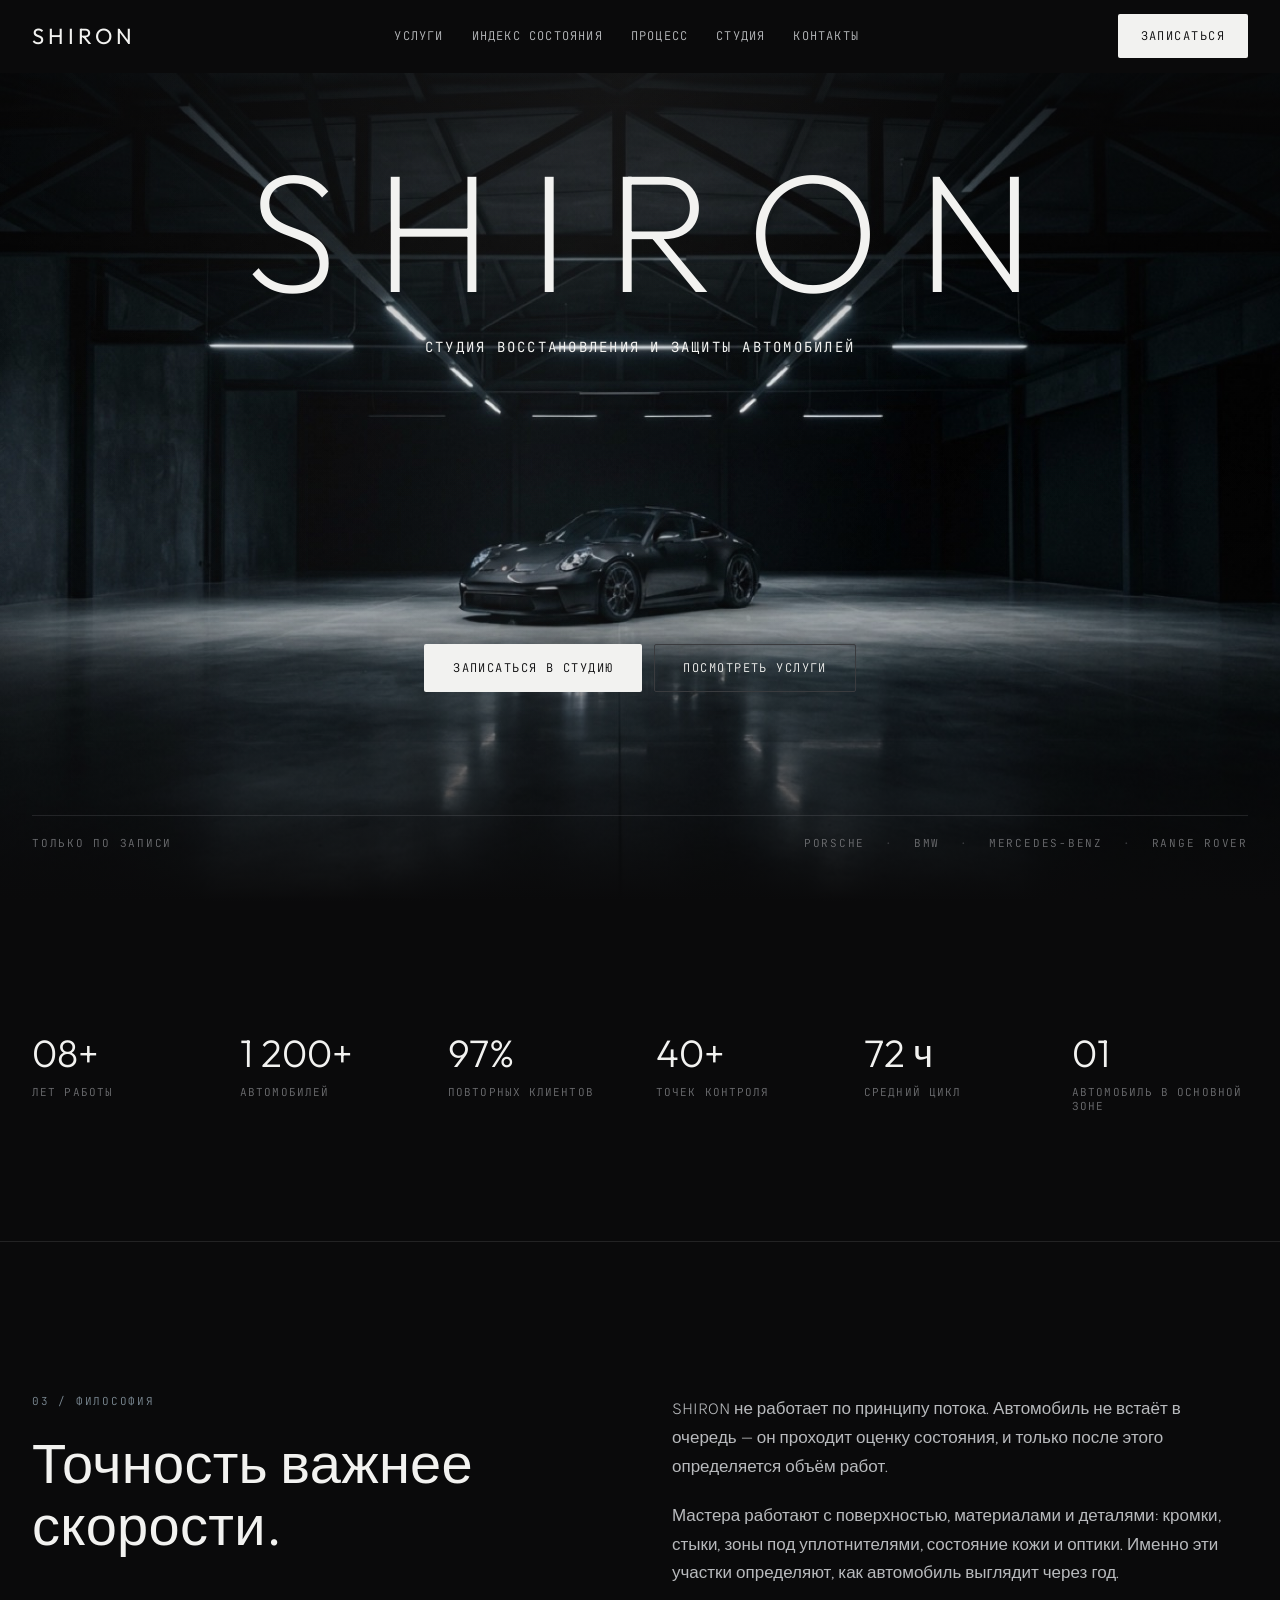
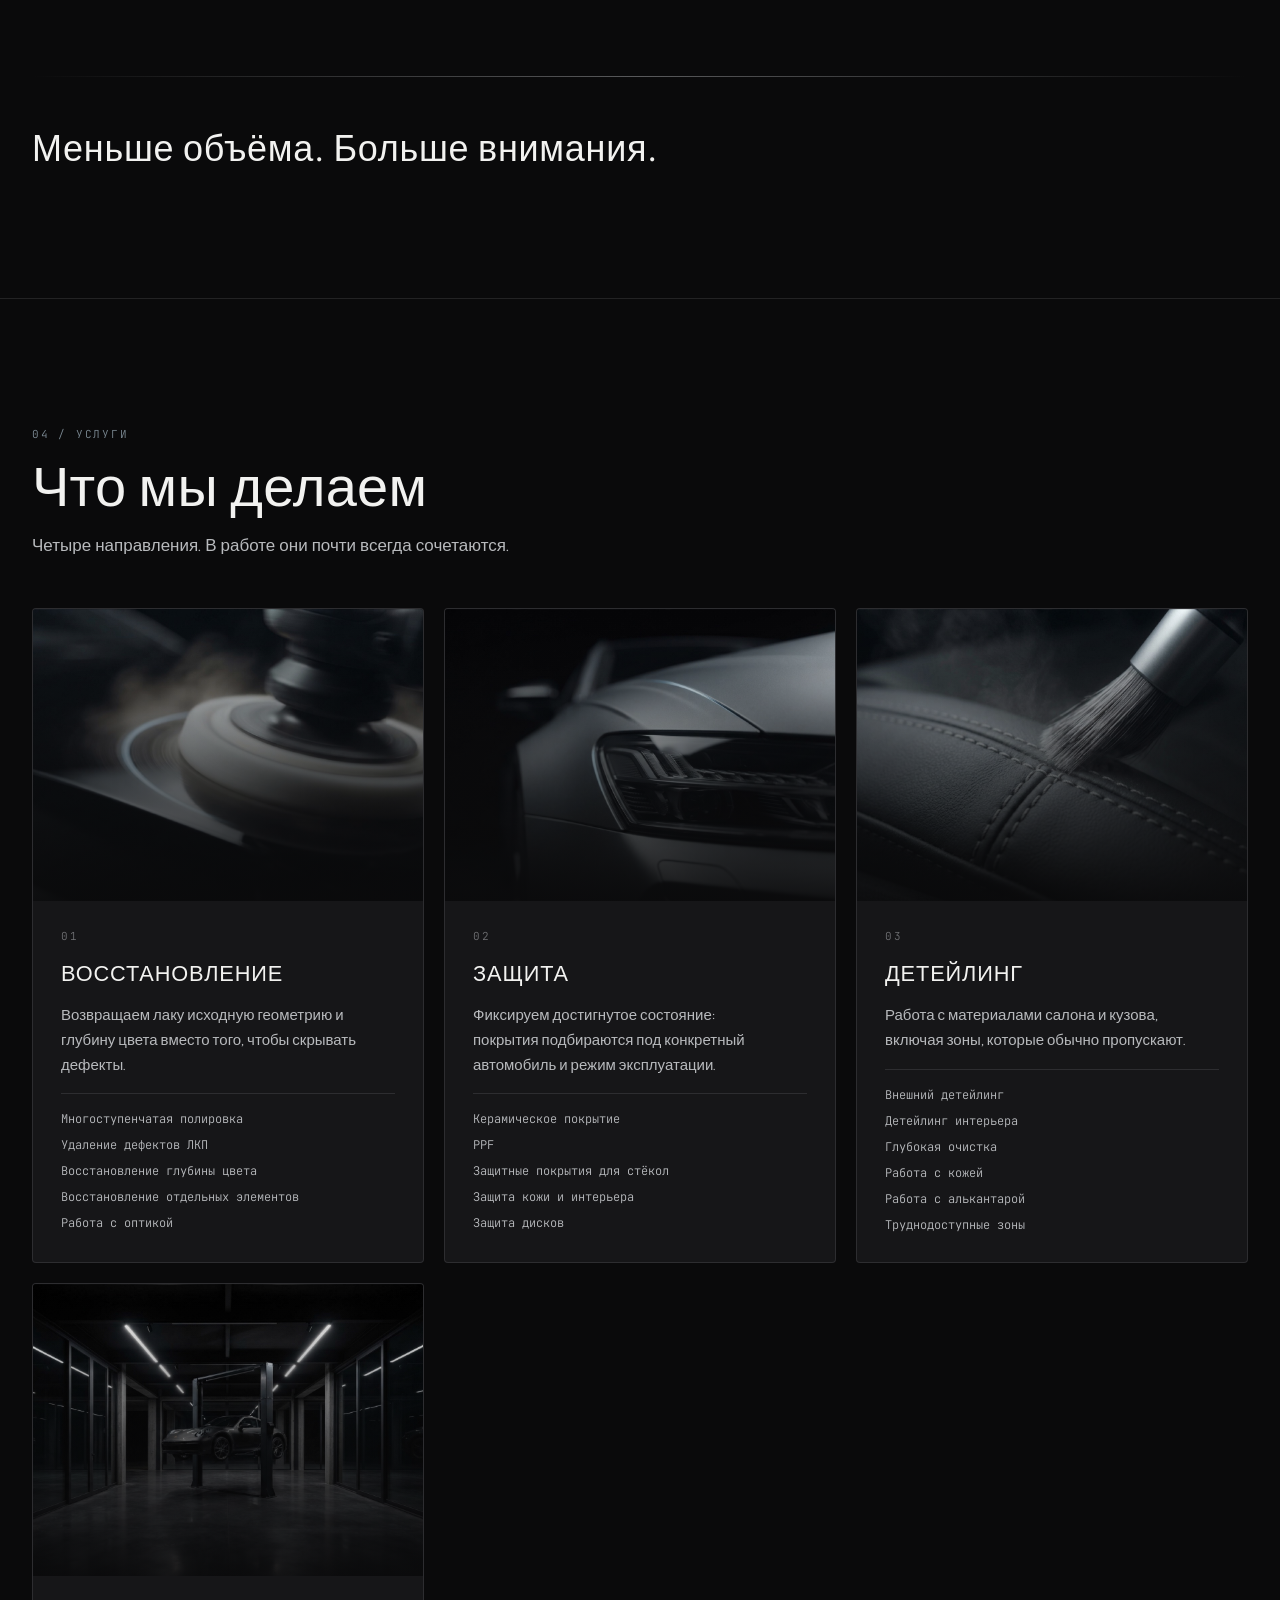
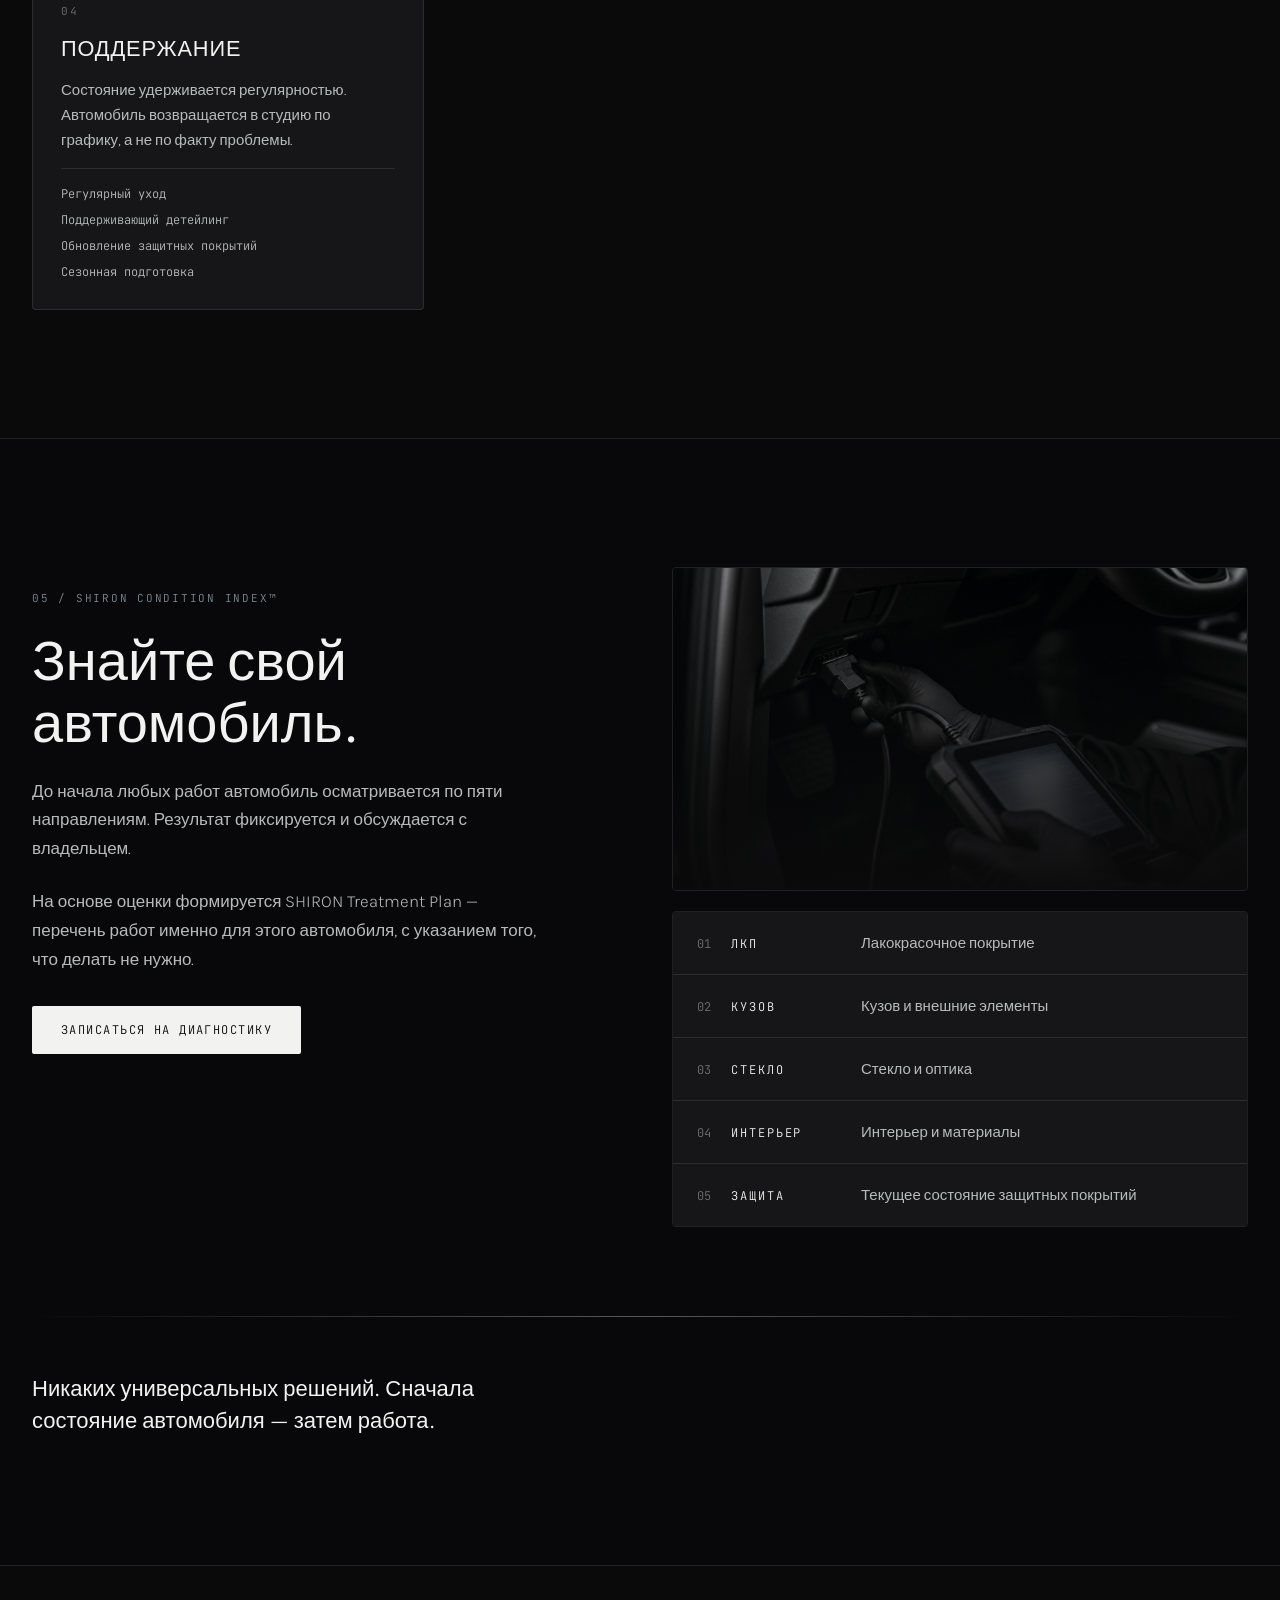
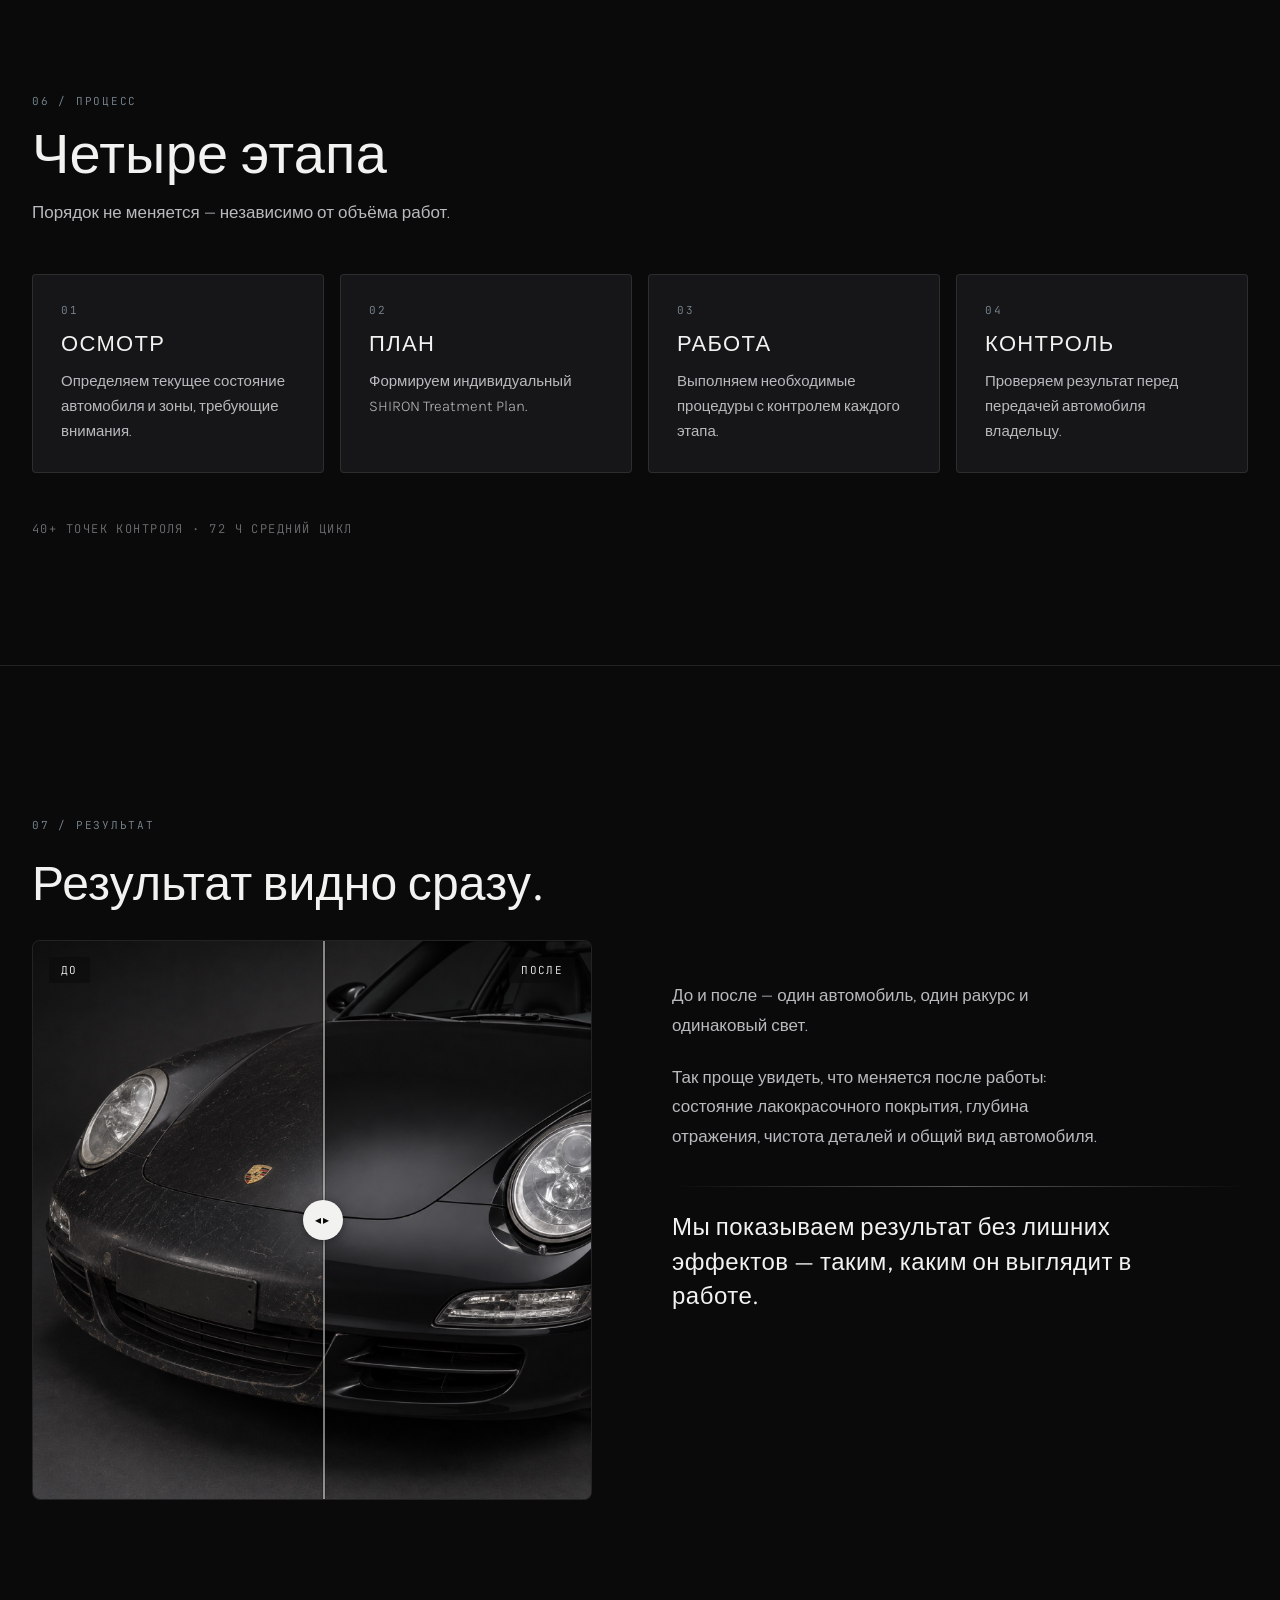
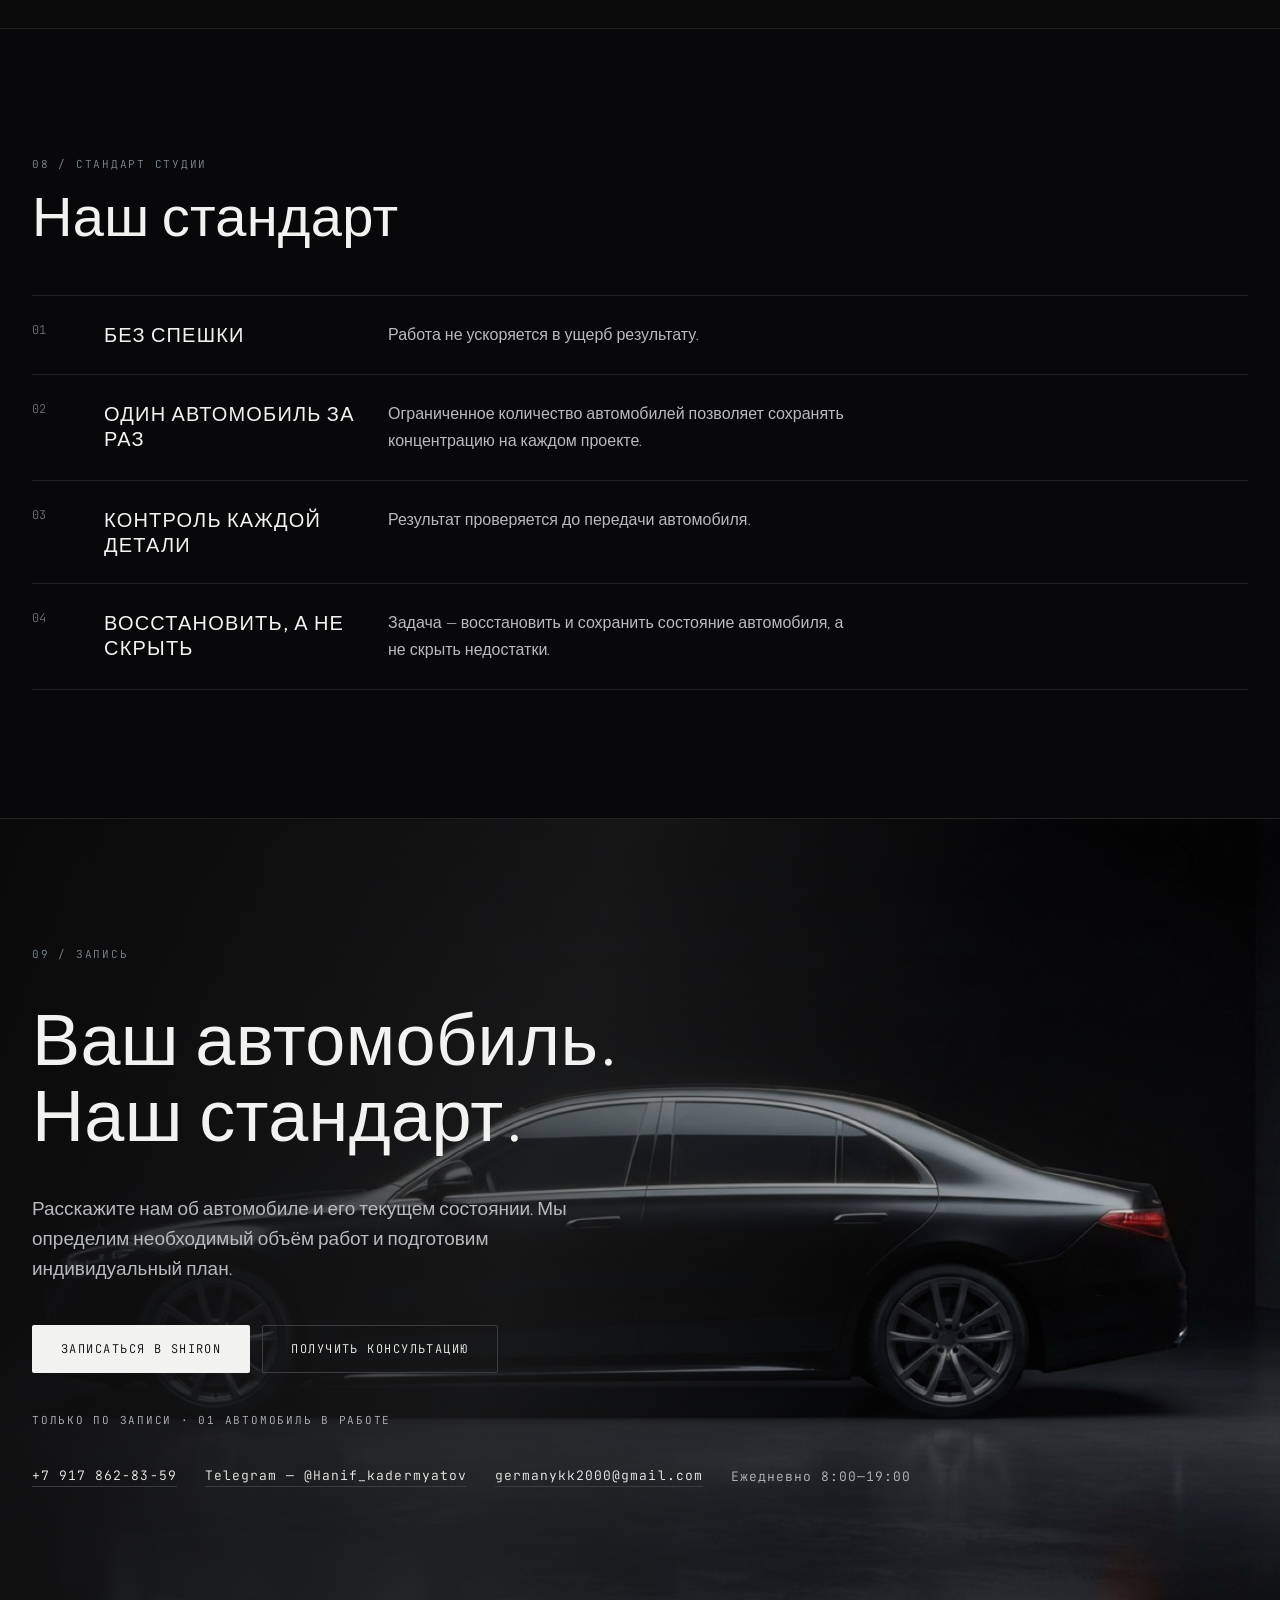
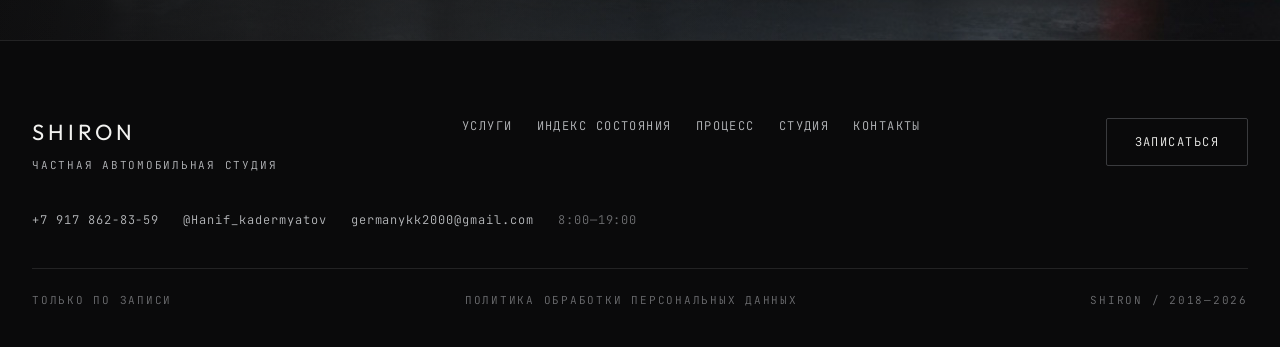
==== index.html @ fca0f8e4 "Drop the booking form in favour of the Telegram bot Every call to action now opens @shiron_auto_bot " ====
<!DOCTYPE html>
<html lang="ru">
<head>
<meta charset="utf-8">
<meta name="viewport" content="width=device-width, initial-scale=1">
<title>SHIRON — Частная автомобильная студия</title>
<meta name="description" content="Детейлинг, восстановление и защита автомобилей премиального класса. Объём работ определяется состоянием автомобиля, а не пакетом услуг.">
<link rel="icon" href='data:image/svg+xml,<svg xmlns="http://www.w3.org/2000/svg" viewBox="0 0 64 64"><rect width="64" height="64" rx="10" fill="%230A0A0B"/><text x="32" y="44" font-family="Helvetica,Arial,sans-serif" font-size="38" font-weight="300" fill="%23F2F2F0" text-anchor="middle" letter-spacing="2">S</text></svg>'>
<link rel="canonical" href="https://shiron-nine.vercel.app/">
<meta name="robots" content="index, follow, max-image-preview:large">
<meta property="og:type" content="website">
<meta property="og:site_name" content="SHIRON">
<meta property="og:locale" content="ru_RU">
<meta property="og:url" content="https://shiron-nine.vercel.app/">
<meta property="og:title" content="SHIRON — Частная автомобильная студия">
<meta property="og:description" content="Детейлинг, восстановление и защита автомобилей премиального класса. Объём работ определяется состоянием автомобиля, а не пакетом услуг.">
<meta name="twitter:card" content="summary_large_image">
<meta name="twitter:title" content="SHIRON — Частная автомобильная студия">
<meta name="twitter:description" content="Детейлинг, восстановление и защита автомобилей премиального класса. Объём работ определяется состоянием автомобиля, а не пакетом услуг.">
<script type="application/ld+json">
  {
    "@context": "https://schema.org",
    "@graph": [
      {
        "@type": "AutoRepair",
        "@id": "https://shiron-nine.vercel.app/#business",
        "name": "SHIRON",
        "alternateName": "Широн",
        "slogan": "Студия восстановления и защиты автомобилей",
        "description": "Детейлинг, восстановление и защита автомобилей премиального класса. Объём работ определяется состоянием автомобиля, а не пакетом услуг.",
        "url": "https://shiron-nine.vercel.app/",
        "foundingDate": "2018",
        "telephone": "+79178628359",
        "email": "germanykk2000@gmail.com",
        "sameAs": [
          "https://t.me/shiron_auto_bot",
          "https://t.me/Hanif_kadermyatov"
        ],
        "openingHoursSpecification": {
          "@type": "OpeningHoursSpecification",
          "dayOfWeek": [
            "Monday", "Tuesday", "Wednesday", "Thursday", "Friday", "Saturday", "Sunday"
          ],
          "opens": "08:00",
          "closes": "19:00"
        },
        "knowsAbout": [
          "Детейлинг автомобилей",
          "Восстановление лакокрасочного покрытия",
          "Керамическое покрытие",
          "Полиуретановая плёнка PPF",
          "Многоступенчатая полировка",
          "Porsche",
          "BMW",
          "Mercedes-Benz",
          "Range Rover"
        ],
        "availableLanguage": {
          "@type": "Language",
          "name": "Russian",
          "alternateName": "ru"
        },
        "hasOfferCatalog": {
          "@type": "OfferCatalog",
          "name": "Услуги SHIRON",
          "itemListElement": [
            {
              "@type": "Offer",
              "itemOffered": {
                "@type": "Service",
                "@id": "https://shiron-nine.vercel.app/#service-restoration",
                "name": "Восстановление",
                "description": "Возвращаем лаку исходную геометрию и глубину цвета вместо того, чтобы скрывать дефекты.",
                "provider": { "@id": "https://shiron-nine.vercel.app/#business" },
                "hasOfferCatalog": {
                  "@type": "OfferCatalog",
                  "name": "Состав услуги «Восстановление»",
                  "itemListElement": [
                    { "@type": "Offer", "itemOffered": { "@type": "Service", "name": "Многоступенчатая полировка" } },
                    { "@type": "Offer", "itemOffered": { "@type": "Service", "name": "Удаление дефектов ЛКП" } },
                    { "@type": "Offer", "itemOffered": { "@type": "Service", "name": "Восстановление глубины цвета" } },
                    { "@type": "Offer", "itemOffered": { "@type": "Service", "name": "Восстановление отдельных элементов" } },
                    { "@type": "Offer", "itemOffered": { "@type": "Service", "name": "Работа с оптикой" } }
                  ]
                }
              }
            },
            {
              "@type": "Offer",
              "itemOffered": {
                "@type": "Service",
                "@id": "https://shiron-nine.vercel.app/#service-protection",
                "name": "Защита",
                "description": "Фиксируем достигнутое состояние: покрытия подбираются под конкретный автомобиль и режим эксплуатации.",
                "provider": { "@id": "https://shiron-nine.vercel.app/#business" },
                "hasOfferCatalog": {
                  "@type": "OfferCatalog",
                  "name": "Состав услуги «Защита»",
                  "itemListElement": [
                    { "@type": "Offer", "itemOffered": { "@type": "Service", "name": "Керамическое покрытие" } },
                    { "@type": "Offer", "itemOffered": { "@type": "Service", "name": "PPF" } },
                    { "@type": "Offer", "itemOffered": { "@type": "Service", "name": "Защитные покрытия для стёкол" } },
                    { "@type": "Offer", "itemOffered": { "@type": "Service", "name": "Защита кожи и интерьера" } },
                    { "@type": "Offer", "itemOffered": { "@type": "Service", "name": "Защита дисков" } }
                  ]
                }
              }
            },
            {
              "@type": "Offer",
              "itemOffered": {
                "@type": "Service",
                "@id": "https://shiron-nine.vercel.app/#service-detailing",
                "name": "Детейлинг",
                "description": "Работа с материалами салона и кузова, включая зоны, которые обычно пропускают.",
                "provider": { "@id": "https://shiron-nine.vercel.app/#business" },
                "hasOfferCatalog": {
                  "@type": "OfferCatalog",
                  "name": "Состав услуги «Детейлинг»",
                  "itemListElement": [
                    { "@type": "Offer", "itemOffered": { "@type": "Service", "name": "Внешний детейлинг" } },
                    { "@type": "Offer", "itemOffered": { "@type": "Service", "name": "Детейлинг интерьера" } },
                    { "@type": "Offer", "itemOffered": { "@type": "Service", "name": "Глубокая очистка" } },
                    { "@type": "Offer", "itemOffered": { "@type": "Service", "name": "Работа с кожей" } },
                    { "@type": "Offer", "itemOffered": { "@type": "Service", "name": "Работа с алькантарой" } },
                    { "@type": "Offer", "itemOffered": { "@type": "Service", "name": "Труднодоступные зоны" } }
                  ]
                }
              }
            },
            {
              "@type": "Offer",
              "itemOffered": {
                "@type": "Service",
                "@id": "https://shiron-nine.vercel.app/#service-maintenance",
                "name": "Поддержание",
                "description": "Состояние удерживается регулярностью. Автомобиль возвращается в студию по графику, а не по факту проблемы.",
                "provider": { "@id": "https://shiron-nine.vercel.app/#business" },
                "hasOfferCatalog": {
                  "@type": "OfferCatalog",
                  "name": "Состав услуги «Поддержание»",
                  "itemListElement": [
                    { "@type": "Offer", "itemOffered": { "@type": "Service", "name": "Регулярный уход" } },
                    { "@type": "Offer", "itemOffered": { "@type": "Service", "name": "Поддерживающий детейлинг" } },
                    { "@type": "Offer", "itemOffered": { "@type": "Service", "name": "Обновление защитных покрытий" } },
                    { "@type": "Offer", "itemOffered": { "@type": "Service", "name": "Сезонная подготовка" } }
                  ]
                }
              }
            }
          ]
        }
      },
      {
        "@type": "WebSite",
        "@id": "https://shiron-nine.vercel.app/#website",
        "url": "https://shiron-nine.vercel.app/",
        "name": "SHIRON",
        "description": "Частная автомобильная студия",
        "inLanguage": "ru-RU",
        "publisher": { "@id": "https://shiron-nine.vercel.app/#business" }
      },
      {
        "@type": "WebPage",
        "@id": "https://shiron-nine.vercel.app/#webpage",
        "url": "https://shiron-nine.vercel.app/",
        "name": "SHIRON — Частная автомобильная студия",
        "description": "Детейлинг, восстановление и защита автомобилей премиального класса. Объём работ определяется состоянием автомобиля, а не пакетом услуг.",
        "isPartOf": { "@id": "https://shiron-nine.vercel.app/#website" },
        "about": { "@id": "https://shiron-nine.vercel.app/#business" },
        "inLanguage": "ru-RU"
      }
    ]
  }
</script>
<link rel="preconnect" href="https://fonts.googleapis.com">
<link rel="preconnect" href="https://fonts.gstatic.com" crossorigin>
<link href="https://fonts.googleapis.com/css2?family=Outfit:wght@200;300;400;500&family=Karla:wght@300;400;500&family=JetBrains+Mono:wght@400;500&display=swap" rel="stylesheet">
<style>
:root{
  --onyx-black:#0a0a0b;
  --graphite:#161618;
  --graphite-2:#1c1d20;
  --steel-grey:#3a3b3e;
  --slate-grey:#6e6f72;
  --cold-silver:#b8babd;
  --off-white:#f2f2f0;
  --signal:#7c8a94;
  --signal-bright:#93a1ab;
  --surface-sunken:#08080a;
  --border-hairline:rgba(184,186,189,.14);
  --scrim-bottom:linear-gradient(180deg,rgba(10,10,11,0) 0%,rgba(10,10,11,.55) 55%,rgba(10,10,11,.94) 100%);
  --scrim-left:linear-gradient(90deg,rgba(10,10,11,.92) 0%,rgba(10,10,11,.55) 45%,rgba(10,10,11,0) 100%);
}
*{box-sizing:border-box;}
html{scroll-behavior:smooth;}
body{margin:0;background:var(--onyx-black);color:var(--off-white);font-family:Karla,sans-serif;font-weight:300;-webkit-font-smoothing:antialiased;}
a{color:var(--cold-silver);text-decoration:none;}
a:hover{color:var(--off-white);}
img{max-width:100%;display:block;}
.mono{font-family:'JetBrains Mono',monospace;}
.wrap{max-width:1360px;margin:0 auto;}
.section{padding:0 clamp(20px,4vw,32px);}

/* Nav */
header.nav{position:sticky;top:0;z-index:40;background:var(--onyx-black);border-bottom:1px solid transparent;transition:border-color .3s ease;}
header.nav.scrolled{border-bottom-color:var(--border-hairline);}
.nav-inner{max-width:1360px;margin:0 auto;height:72px;display:flex;align-items:center;justify-content:space-between;padding:0 clamp(20px,4vw,32px);gap:24px;}
.logo{font-family:Outfit,sans-serif;font-weight:400;font-size:22px;letter-spacing:.18em;text-transform:uppercase;color:var(--off-white);}
.nav-links{display:flex;gap:28px;list-style:none;margin:0;padding:0;font-family:'JetBrains Mono',monospace;font-size:12px;letter-spacing:.1em;text-transform:uppercase;}
.nav-links a{color:var(--cold-silver);border-bottom:1px solid transparent;padding-bottom:4px;}
.nav-links a.active,.nav-links a:hover{color:var(--off-white);border-bottom-color:var(--signal);}
.nav-links{display:none;}
@media(min-width:900px){.nav-links{display:flex;}}
.nav-cta-wrap{display:flex;align-items:center;gap:16px;}
.burger{display:flex;flex-direction:column;gap:5px;background:none;border:none;cursor:pointer;padding:8px;}
.burger span{width:22px;height:1px;background:var(--off-white);}
@media(min-width:900px){.burger{display:none;}}
.mobile-menu{display:none;flex-direction:column;gap:0;background:var(--onyx-black);border-bottom:1px solid var(--border-hairline);}
.mobile-menu.open{display:flex;}
.mobile-menu a{padding:16px clamp(20px,4vw,32px);border-bottom:1px solid var(--border-hairline);font-family:'JetBrains Mono',monospace;font-size:13px;letter-spacing:.1em;text-transform:uppercase;}
@media(min-width:900px){.mobile-menu{display:none !important;}}

/* Buttons */
.btn{display:inline-flex;align-items:center;justify-content:center;height:48px;padding:0 28px;font-family:'JetBrains Mono',monospace;font-size:12px;letter-spacing:.12em;text-transform:uppercase;border-radius:2px;cursor:pointer;transition:all .2s ease;white-space:nowrap;border:1px solid transparent;}
.btn-primary{background:var(--off-white);color:var(--onyx-black);}
.btn-primary:hover{background:var(--signal-bright);}
.btn-secondary{background:transparent;color:var(--off-white);border-color:var(--steel-grey);}
.btn-secondary:hover{border-color:var(--off-white);}
.btn-sm{height:44px;padding:0 22px;}

/* Hero */
.hero{min-height:calc(100vh - 72px);display:flex;flex-direction:column;justify-content:center;padding:clamp(48px,6vw,88px) clamp(20px,4vw,32px) clamp(32px,4vw,56px);position:relative;overflow:hidden;}
.hero img.bg{position:absolute;inset:0;width:100%;height:100%;object-fit:cover;object-position:60% 60%;}
.hero .scrim1{position:absolute;inset:0;background-image:linear-gradient(180deg,rgba(10,10,11,.62) 0%,rgba(10,10,11,.12) 34%,rgba(10,10,11,0) 60%);pointer-events:none;}
.hero .scrim2{position:absolute;inset:0;background-image:linear-gradient(105deg,rgba(242,242,240,0) 0%,rgba(242,242,240,.06) 42%,rgba(242,242,240,0) 68%);pointer-events:none;}
.hero .scrim3{position:absolute;left:0;right:0;bottom:0;height:56%;background-image:linear-gradient(180deg,rgba(10,10,11,0) 0%,rgba(10,10,11,.28) 40%,rgba(10,10,11,.66) 78%,rgba(10,10,11,1) 100%);pointer-events:none;}
.hero-inner{max-width:1360px;margin:0 auto;width:100%;position:relative;display:flex;flex-direction:column;flex:1;justify-content:space-between;gap:clamp(40px,6vw,72px);}
.hero-top{display:flex;flex-direction:column;gap:clamp(16px,2vw,28px);width:100%;}
.eyebrow{font-family:'JetBrains Mono',monospace;font-size:11px;letter-spacing:.16em;text-transform:uppercase;color:var(--cold-silver);}
h1.brand{margin:0;font-family:Outfit,sans-serif;font-weight:200;font-size:clamp(44px,13.2vw,210px);line-height:.95;letter-spacing:.22em;text-transform:uppercase;color:var(--off-white);white-space:nowrap;text-indent:.22em;text-align:center;}
.tagline{font-family:'JetBrains Mono',monospace;font-weight:400;font-size:14px;line-height:1.6;letter-spacing:.16em;text-transform:uppercase;color:var(--off-white);text-align:center;}
.hero-cta-block{display:flex;flex-direction:column;gap:24px;align-self:center;align-items:center;text-align:center;max-width:min(100%,560px);margin-top:clamp(120px,18vh,240px);}
.hero-cta-block p{margin:0;font-size:17px;line-height:1.7;color:var(--off-white);max-width:46ch;}
.hero-btns{display:flex;flex-wrap:wrap;gap:12px;justify-content:center;}
.hero-foot{display:flex;flex-wrap:wrap;gap:24px;justify-content:space-between;align-items:center;font-family:'JetBrains Mono',monospace;font-size:11px;letter-spacing:.16em;text-transform:uppercase;color:var(--slate-grey);padding-top:20px;border-top:1px solid var(--border-hairline);}
.hero-foot .brands{display:flex;flex-wrap:wrap;gap:20px;}
.hero-foot .brands span.dot{color:var(--steel-grey);}

/* Stats */
.stats-section{padding:clamp(40px,6vw,88px) clamp(20px,4vw,32px) clamp(64px,10vw,160px);}
.stats-grid{display:grid;grid-template-columns:repeat(auto-fit,minmax(140px,1fr));gap:32px;}
.stat{display:flex;flex-direction:column;gap:8px;}
.stat .val{font-family:Outfit,sans-serif;font-weight:300;font-size:clamp(28px,3vw,40px);color:var(--off-white);}
.stat .lbl{font-family:'JetBrains Mono',monospace;font-size:11px;letter-spacing:.1em;text-transform:uppercase;color:var(--slate-grey);}

/* Generic two-col section */
.two-col{padding:0 clamp(20px,4vw,32px) clamp(64px,10vw,160px);}
.two-col-grid{max-width:1360px;margin:0 auto;display:grid;grid-template-columns:repeat(auto-fit,minmax(320px,1fr));gap:clamp(32px,5vw,80px);align-items:start;}
.col-head{border-top:1px solid var(--border-hairline);padding-top:24px;display:flex;flex-direction:column;gap:24px;}
.col-head h2{margin:0;font-family:Outfit,sans-serif;font-weight:300;font-size:clamp(32px,4.4vw,56px);line-height:1.1;letter-spacing:.005em;}
.col-body{display:flex;flex-direction:column;gap:20px;padding-top:24px;}
.col-body p{margin:0;font-size:17px;line-height:1.7;color:var(--cold-silver);max-width:56ch;}
.hr-fade{margin-top:12px;height:1px;background:linear-gradient(90deg,rgba(124,138,148,0) 0%,rgba(184,186,189,.45) 50%,rgba(124,138,148,0) 100%);}
.pull-quote{font-family:Outfit,sans-serif;font-weight:300;font-size:clamp(24px,3vw,36px);letter-spacing:.02em;color:var(--off-white);}
.philo-footer{max-width:1360px;margin:0 auto;padding-top:clamp(40px,6vw,80px);}
.contact-details{display:flex;flex-wrap:wrap;gap:10px 28px;align-items:center;font-family:'JetBrains Mono',monospace;font-size:13px;letter-spacing:.08em;color:var(--cold-silver);}
.contact-details a{color:var(--off-white);text-decoration:none;border-bottom:1px solid var(--steel-grey);padding-bottom:2px;}
.contact-details a:hover{border-bottom-color:var(--off-white);}
.footer-contacts{display:flex;flex-wrap:wrap;gap:10px 24px;font-family:'JetBrains Mono',monospace;font-size:12px;letter-spacing:.08em;color:var(--slate-grey);}
.footer-contacts a{color:var(--cold-silver);text-decoration:none;}
.footer-contacts a:hover{color:var(--off-white);}
.dialog-alt{margin-top:18px;padding-top:16px;border-top:1px solid var(--border-hairline);display:flex;flex-wrap:wrap;gap:6px 16px;font-family:'JetBrains Mono',monospace;font-size:11px;letter-spacing:.08em;color:var(--slate-grey);}
.dialog-alt a{color:var(--cold-silver);text-decoration:none;}
.dialog-alt a:hover{color:var(--off-white);}
.consent{display:flex;gap:10px;align-items:flex-start;margin:4px 0 16px;font-size:13px;line-height:1.5;color:var(--slate-grey);cursor:pointer;}
.consent input{margin:2px 0 0;accent-color:var(--signal);flex:none;}
.consent a{color:var(--cold-silver);}
.footer-bottom a{color:var(--slate-grey);text-decoration:none;}
.footer-bottom a:hover{color:var(--off-white);}

/* Section heading component */
.section-heading{display:flex;flex-direction:column;gap:14px;max-width:760px;}
.section-heading .label{font-family:'JetBrains Mono',monospace;font-size:11px;letter-spacing:.16em;text-transform:uppercase;color:var(--signal);}
.section-heading h2{margin:0;font-family:Outfit,sans-serif;font-weight:300;font-size:clamp(32px,4.4vw,56px);line-height:1.1;letter-spacing:.005em;}
.section-heading .lead{font-size:17px;line-height:1.7;color:var(--cold-silver);}

/* Services */
.services-section{padding:0 clamp(20px,4vw,32px) clamp(64px,10vw,160px);}
.services-wrap{max-width:1360px;margin:0 auto;display:flex;flex-direction:column;gap:48px;}
.services-grid{display:grid;grid-template-columns:repeat(auto-fit,minmax(300px,1fr));gap:20px;}
.service-card{background:var(--graphite);border:1px solid var(--border-hairline);border-radius:4px;display:flex;flex-direction:column;overflow:hidden;}
.service-img{position:relative;aspect-ratio:4/3;overflow:hidden;background:var(--graphite-2);}
.service-img .bg{width:100%;height:100%;background-size:cover;background-position:center;}
.service-img .scrim{position:absolute;inset:0;background-image:var(--scrim-bottom);}
.service-body{padding:28px;display:flex;flex-direction:column;gap:16px;}
.service-index{font-family:'JetBrains Mono',monospace;font-size:11px;letter-spacing:.16em;color:var(--slate-grey);}
.service-title{font-family:Outfit,sans-serif;font-weight:300;font-size:clamp(21px,1.7vw,25px);letter-spacing:.04em;}
.service-desc{font-size:15px;line-height:1.65;color:var(--cold-silver);max-width:34ch;}
.service-items{border-top:1px solid var(--border-hairline);padding-top:16px;display:flex;flex-direction:column;gap:8px;}
.service-items div{font-family:'JetBrains Mono',monospace;font-size:12px;line-height:1.5;color:var(--cold-silver);}

/* Condition Index */
.index-section{padding:clamp(64px,10vw,160px) clamp(20px,4vw,32px);background:var(--surface-sunken);border-top:1px solid var(--border-hairline);border-bottom:1px solid var(--border-hairline);}
.index-grid{max-width:1360px;margin:0 auto;display:grid;grid-template-columns:repeat(auto-fit,minmax(320px,1fr));gap:clamp(32px,5vw,80px);align-items:start;}
.index-left{display:flex;flex-direction:column;gap:24px;border-top:1px solid var(--border-hairline);padding-top:24px;}
.index-left h2{margin:0;font-family:Outfit,sans-serif;font-weight:300;font-size:clamp(32px,4.4vw,56px);line-height:1.1;}
.index-left p{margin:0;font-size:17px;line-height:1.7;color:var(--cold-silver);max-width:52ch;}
.index-footer{max-width:1360px;margin:0 auto;padding-top:clamp(40px,6vw,80px);}
.index-cta-line{font-family:Outfit,sans-serif;font-weight:300;font-size:22px;line-height:1.45;color:var(--off-white);max-width:32ch;padding-top:8px;}
.index-right{display:flex;flex-direction:column;gap:20px;}
.index-img{position:relative;aspect-ratio:16/9;overflow:hidden;border:1px solid var(--border-hairline);border-radius:4px;}
.index-img img{width:100%;height:100%;object-fit:cover;}
.index-img .scrim{position:absolute;inset:0;background-image:var(--scrim-bottom);}
.index-rows{border:1px solid var(--border-hairline);border-radius:4px;overflow:hidden;}
.index-row{display:flex;flex-wrap:wrap;gap:20px;align-items:baseline;padding:22px 24px;background:var(--graphite);border-bottom:1px solid var(--border-hairline);}
.index-row:last-child{border-bottom:none;}
.index-row .n{font-family:'JetBrains Mono',monospace;font-size:12px;color:var(--slate-grey);}
.index-row .code{font-family:'JetBrains Mono',monospace;font-size:12px;letter-spacing:.16em;color:var(--off-white);min-width:110px;}
.index-row .label{font-size:15px;color:var(--cold-silver);}

/* Process */
.process-section{padding:clamp(64px,10vw,160px) clamp(20px,4vw,32px);}
.process-wrap{max-width:1360px;margin:0 auto;display:flex;flex-direction:column;gap:48px;}
.process-grid{display:grid;grid-template-columns:repeat(auto-fit,minmax(240px,1fr));gap:16px;}
.process-card{background:var(--graphite);border:1px solid var(--border-hairline);border-radius:4px;padding:28px;display:flex;flex-direction:column;gap:12px;}
.process-card .n{font-family:'JetBrains Mono',monospace;font-size:11px;letter-spacing:.16em;color:var(--signal);}
.process-card .t{font-family:Outfit,sans-serif;font-weight:300;font-size:22px;letter-spacing:.06em;}
.process-card .d{font-size:15px;line-height:1.65;color:var(--cold-silver);}
.process-foot{font-family:'JetBrains Mono',monospace;font-size:12px;letter-spacing:.12em;text-transform:uppercase;color:var(--slate-grey);}

/* Before/After */
.ba{position:relative;width:100%;max-width:560px;aspect-ratio:1/1;overflow:hidden;border-radius:8px;border:1px solid var(--border-hairline);user-select:none;margin-top:8px;cursor:ew-resize;background:var(--onyx-black);}
.ba img{position:absolute;inset:0;width:100%;height:100%;object-fit:cover;pointer-events:none;-webkit-user-select:none;user-select:none;-webkit-user-drag:none;-webkit-touch-callout:none;}
.ba::selection,.ba *::selection{background:transparent;}
.ba .after-wrap{position:absolute;inset:0;overflow:hidden;}
.ba .divider{position:absolute;top:0;bottom:0;width:2px;background:var(--off-white);pointer-events:none;box-shadow:0 0 0 1px rgba(0,0,0,.3);opacity:.5;}
.ba .handle{position:absolute;top:50%;width:40px;height:40px;border-radius:50%;background:var(--off-white);transform:translate(-50%,-50%);display:flex;align-items:center;justify-content:center;pointer-events:none;box-shadow:0 2px 10px rgba(0,0,0,.4);}
.ba .handle::before{content:'◂▸';font-size:12px;color:var(--onyx-black);letter-spacing:2px;}
.ba .tag{position:absolute;top:16px;font-family:'JetBrains Mono',monospace;font-size:11px;letter-spacing:.12em;text-transform:uppercase;background:rgba(10,10,11,.6);color:var(--off-white);padding:6px 12px;border-radius:2px;pointer-events:none;}
.ba .tag.before{left:16px;}
.ba .tag.after{right:16px;}

/* Result section */
.result-section{padding:0 clamp(20px,4vw,32px) clamp(64px,10vw,160px);}
.result-grid{max-width:1360px;margin:0 auto;display:grid;grid-template-columns:repeat(auto-fit,minmax(320px,1fr));gap:clamp(32px,5vw,80px);align-items:center;}
.result-grid>.col-body{gap:22px;padding-top:0;}
.result-grid>.col-body p{font-size:17px;line-height:1.75;max-width:44ch;}
.result-grid>.col-body .pull-quote{font-size:clamp(19px,1.9vw,24px);line-height:1.45;max-width:34ch;}

/* Studio standard */
.studio-section{padding:clamp(64px,10vw,160px) clamp(20px,4vw,32px);background:var(--surface-sunken);border-top:1px solid var(--border-hairline);border-bottom:1px solid var(--border-hairline);}
.studio-wrap{max-width:1360px;margin:0 auto;display:flex;flex-direction:column;gap:48px;}
.standard-list{display:flex;flex-direction:column;border-top:1px solid var(--border-hairline);}
.standard-row{display:grid;grid-template-columns:minmax(0,48px) minmax(0,260px) minmax(0,1fr);gap:24px;padding:26px 0;border-bottom:1px solid var(--border-hairline);}
.standard-row .n{font-family:'JetBrains Mono',monospace;font-size:12px;color:var(--slate-grey);}
.standard-row .t{font-family:Outfit,sans-serif;font-weight:300;font-size:20px;letter-spacing:.06em;}
.standard-row .d{font-size:16px;line-height:1.65;color:var(--cold-silver);max-width:52ch;}
@media(max-width:640px){.standard-row{grid-template-columns:1fr;gap:8px;}}

/* Contact */
.contact-section{padding:clamp(80px,12vw,180px) clamp(20px,4vw,32px);position:relative;overflow:hidden;}
.contact-section img.bg{position:absolute;inset:0;width:100%;height:100%;object-fit:cover;object-position:65% 50%;}
.contact-section .scrim1{position:absolute;inset:0;background-image:var(--scrim-left);pointer-events:none;}
.contact-section .scrim2{position:absolute;inset:0;background-image:linear-gradient(105deg,rgba(242,242,240,0) 0%,rgba(242,242,240,.06) 42%,rgba(242,242,240,0) 68%);pointer-events:none;}
.contact-inner{max-width:1360px;margin:0 auto;position:relative;display:flex;flex-direction:column;gap:40px;align-items:flex-start;}
.contact-inner h2{margin:0;font-family:Outfit,sans-serif;font-weight:200;font-size:clamp(36px,6vw,72px);line-height:1.06;letter-spacing:.005em;max-width:16ch;}
.contact-inner p{margin:0;font-size:19px;line-height:1.6;color:var(--cold-silver);max-width:52ch;}

/* Footer */
footer{padding:clamp(48px,6vw,80px) clamp(20px,4vw,32px) 40px;border-top:1px solid var(--border-hairline);}
.footer-wrap{max-width:1360px;margin:0 auto;display:flex;flex-direction:column;gap:40px;}
.footer-top{display:flex;flex-wrap:wrap;gap:40px;justify-content:space-between;align-items:flex-start;}
.footer-brand{display:flex;flex-direction:column;gap:12px;}
.footer-links{display:flex;flex-wrap:wrap;gap:24px;font-family:'JetBrains Mono',monospace;font-size:12px;letter-spacing:.12em;text-transform:uppercase;color:var(--cold-silver);}
.footer-bottom{display:flex;flex-wrap:wrap;gap:16px;justify-content:space-between;padding-top:24px;border-top:1px solid var(--border-hairline);font-family:'JetBrains Mono',monospace;font-size:11px;letter-spacing:.16em;text-transform:uppercase;color:var(--slate-grey);}

/* Dialog */
.overlay{position:fixed;inset:0;background:rgba(0,0,0,.6);z-index:100;display:none;align-items:center;justify-content:center;padding:20px;}
.overlay.open{display:flex;}
.dialog{background:var(--graphite);border:1px solid var(--border-hairline);border-radius:6px;max-width:480px;width:100%;padding:32px;position:relative;}
.dialog h3{margin:0 0 20px;font-family:Outfit,sans-serif;font-weight:300;font-size:24px;letter-spacing:.04em;}
.dialog .close{position:absolute;top:20px;right:20px;background:none;border:none;color:var(--cold-silver);font-size:20px;cursor:pointer;line-height:1;}
.dialog .close:hover{color:var(--off-white);}
.field{display:flex;flex-direction:column;gap:6px;margin-bottom:16px;}
.field label{font-family:'JetBrains Mono',monospace;font-size:11px;letter-spacing:.1em;text-transform:uppercase;color:var(--slate-grey);}
.field input,.field textarea{background:var(--onyx-black);border:1px solid var(--steel-grey);border-radius:2px;color:var(--off-white);padding:12px 14px;font-family:Karla,sans-serif;font-size:15px;}
.field input:focus,.field textarea:focus{outline:none;border-color:var(--signal);}
.dialog .note{font-family:'JetBrains Mono',monospace;font-size:11px;letter-spacing:.1em;text-transform:uppercase;color:var(--slate-grey);margin-top:8px;}

/* ---- Section rhythm ----
   Every content block gets the same vertical spacing and a hairline top edge,
   so the page reads as an ordered sequence rather than uneven slabs. */
.stats-section,
.two-col,
.services-section,
.index-section,
.process-section,
.result-section,
.studio-section,
.contact-section{
  padding-top:clamp(64px,10vw,160px);
  padding-bottom:clamp(64px,10vw,160px);
  border-top:1px solid var(--border-hairline);
}
.stats-section{border-top:none;}
.contact-section{padding-bottom:clamp(80px,12vw,180px);}
/* the following section now supplies the edge, so these would double up */
.index-section,.studio-section{border-bottom:none;}
/* the section edge replaces the per-column rule, which only spanned one column */
.col-head,.index-left{border-top:none;}

/* Grid children default to min-width:auto, which lets long content push a
   column past its track and spill outside the block. */
.two-col-grid>*,
.index-grid>*,
.result-grid>*,
.services-grid>*,
.process-grid>*,
.stats-grid>*{min-width:0;}

body{overflow-wrap:break-word;}
</style>
</head>
<body>

<header class="nav" id="siteNav">
  <div class="nav-inner">
    <div class="logo">Shiron</div>
    <ul class="nav-links" id="navLinks">
      <li><a href="#services" data-id="services">Услуги</a></li>
      <li><a href="#index" data-id="index">Индекс состояния</a></li>
      <li><a href="#process" data-id="process">Процесс</a></li>
      <li><a href="#studio" data-id="studio">Студия</a></li>
      <li><a href="#contact" data-id="contact">Контакты</a></li>
    </ul>
    <div class="nav-cta-wrap">
      <a class="btn btn-primary btn-sm" href="https://t.me/shiron_auto_bot" target="_blank" rel="noopener">Записаться</a>
      <button class="burger" id="burgerBtn" aria-label="Меню"><span></span><span></span><span></span></button>
    </div>
  </div>
  <div class="mobile-menu" id="mobileMenu">
    <a href="#services">Услуги</a>
    <a href="#index">Индекс состояния</a>
    <a href="#process">Процесс</a>
    <a href="#studio">Студия</a>
    <a href="#contact">Контакты</a>
  </div>
</header>

<section class="hero">
  <img class="bg" alt="Автомобиль Porsche в тёмном боксе студии SHIRON" src="[data-uri]">
  <div class="scrim1"></div>
  <div class="scrim2"></div>
  <div class="scrim3"></div>
  <div class="hero-inner">
    <div class="hero-top">
      <h1 class="brand">Shiron</h1>
      <div class="tagline">Студия восстановления и защиты автомобилей</div>
    </div>
    <div class="hero-cta-block">
      <div class="hero-btns">
        <a class="btn btn-primary" href="https://t.me/shiron_auto_bot" target="_blank" rel="noopener">Записаться в студию</a>
        <a class="btn btn-secondary" href="#services">Посмотреть услуги</a>
      </div>
    </div>
    <div class="hero-foot">
      <span>Только по записи</span>
      <span class="brands">Porsche<span class="dot">·</span>BMW<span class="dot">·</span>Mercedes-Benz<span class="dot">·</span>Range Rover</span>
    </div>
  </div>
</section>

<section class="stats-section">
  <div class="wrap stats-grid">
    <div class="stat"><div class="val">08+</div><div class="lbl">лет работы</div></div>
    <div class="stat"><div class="val">1 200+</div><div class="lbl">автомобилей</div></div>
    <div class="stat"><div class="val">97%</div><div class="lbl">повторных клиентов</div></div>
    <div class="stat"><div class="val">40+</div><div class="lbl">точек контроля</div></div>
    <div class="stat"><div class="val">72 ч</div><div class="lbl">средний цикл</div></div>
    <div class="stat"><div class="val">01</div><div class="lbl">автомобиль в основной зоне</div></div>
  </div>
</section>

<section class="two-col">
  <div class="two-col-grid">
    <div class="col-head">
      <div class="eyebrow" style="color:var(--signal);">03 / Философия</div>
      <h2>Точность важнее скорости.</h2>
    </div>
    <div class="col-body">
      <p>SHIRON не работает по принципу потока. Автомобиль не встаёт в очередь — он проходит оценку состояния, и только после этого определяется объём работ.</p>
      <p>Мастера работают с поверхностью, материалами и деталями: кромки, стыки, зоны под уплотнителями, состояние кожи и оптики. Именно эти участки определяют, как автомобиль выглядит через год.</p>
    </div>
  </div>
  <div class="philo-footer">
    <div class="hr-fade"></div>
    <div class="pull-quote" style="margin-top:clamp(24px,4vw,48px);">Меньше объёма. Больше внимания.</div>
  </div>
</section>

<section id="services" class="services-section">
  <div class="services-wrap">
    <div class="section-heading">
      <div class="label">04 / Услуги</div>
      <h2>Что мы делаем</h2>
      <div class="lead">Четыре направления. В работе они почти всегда сочетаются.</div>
    </div>
    <div class="services-grid" id="servicesGrid"></div>
  </div>
</section>

<section id="index" class="index-section">
  <div class="index-grid">
    <div class="index-left">
      <div class="eyebrow" style="color:var(--signal);">05 / SHIRON Condition Index™</div>
      <h2>Знайте свой автомобиль.</h2>
      <p>До начала любых работ автомобиль осматривается по пяти направлениям. Результат фиксируется и обсуждается с владельцем.</p>
      <p>На основе оценки формируется SHIRON Treatment Plan — перечень работ именно для этого автомобиля, с указанием того, что делать не нужно.</p>
      <div style="padding-top:8px;"><a class="btn btn-primary" href="https://t.me/shiron_auto_bot" target="_blank" rel="noopener">Записаться на диагностику</a></div>
    </div>
    <div class="index-right">
      <div class="index-img">
        <img src="[data-uri]" alt="Подключение диагностического сканера к разъёму автомобиля">
        <div class="scrim"></div>
      </div>
      <div class="index-rows" id="indexRows"></div>
    </div>
  </div>
  <div class="index-footer">
    <div class="hr-fade"></div>
    <div class="index-cta-line" style="margin-top:clamp(24px,4vw,48px);">Никаких универсальных решений. Сначала состояние автомобиля — затем работа.</div>
  </div>
</section>

<section id="process" class="process-section">
  <div class="process-wrap">
    <div class="section-heading">
      <div class="label">06 / Процесс</div>
      <h2>Четыре этапа</h2>
      <div class="lead">Порядок не меняется — независимо от объёма работ.</div>
    </div>
    <div class="process-grid" id="processGrid"></div>
    <div class="process-foot">40+ точек контроля · 72 ч средний цикл</div>
  </div>
</section>

<section class="result-section">
  <div class="result-grid">
    <div class="col-head">
      <div class="eyebrow" style="color:var(--signal);">07 / Результат</div>
      <h2 style="font-size:clamp(30px,4vw,48px);max-width:20ch;">Результат видно сразу.</h2>
      <div class="ba" id="baSlider">
        <img class="before" src="[data-uri]" alt="До">
        <div class="after-wrap" id="baAfterWrap">
          <img class="after" src="[data-uri]" alt="После">
        </div>
        <div class="divider" id="baDivider"></div>
        <div class="handle" id="baHandle"></div>
        <div class="tag before">До</div>
        <div class="tag after">После</div>
      </div>
    </div>
    <div class="col-body">
      <p>До и после — один автомобиль, один ракурс и одинаковый свет.</p>
      <p>Так проще увидеть, что меняется после работы: состояние лакокрасочного покрытия, глубина отражения, чистота деталей и общий вид автомобиля.</p>
      <div class="hr-fade"></div>
      <div class="pull-quote">Мы показываем результат без лишних эффектов — таким, каким он выглядит в работе.</div>
    </div>
  </div>
</section>

<section id="studio" class="studio-section">
  <div class="studio-wrap">
    <div class="section-heading">
      <div class="label">08 / Стандарт студии</div>
      <h2>Наш стандарт</h2>
    </div>
    <div class="standard-list" id="standardList"></div>
  </div>
</section>

<section id="contact" class="contact-section">
  <img class="bg" src="[data-uri]" alt="Mercedes-Benz после детейлинга в студии SHIRON">
  <div class="scrim1"></div>
  <div class="scrim2"></div>
  <div class="contact-inner">
    <div class="eyebrow" style="color:var(--signal);">09 / Запись</div>
    <h2>Ваш автомобиль. Наш стандарт.</h2>
    <p>Расскажите нам об автомобиле и его текущем состоянии. Мы определим необходимый объём работ и подготовим индивидуальный план.</p>
    <div class="hero-btns">
      <a class="btn btn-primary" href="https://t.me/shiron_auto_bot" target="_blank" rel="noopener">Записаться в SHIRON</a>
      <a class="btn btn-secondary" href="https://t.me/shiron_auto_bot" target="_blank" rel="noopener">Получить консультацию</a>
    </div>
    <div class="eyebrow">Только по записи · 01 автомобиль в работе</div>
    <div class="contact-details">
      <a href="tel:+79178628359">+7 917 862-83-59</a>
      <a href="https://t.me/Hanif_kadermyatov" target="_blank" rel="noopener">Telegram — @Hanif_kadermyatov</a>
      <a href="mailto:germanykk2000@gmail.com">germanykk2000@gmail.com</a>
      <span>Ежедневно 8:00—19:00</span>
    </div>
  </div>
</section>

<footer>
  <div class="footer-wrap">
    <div class="footer-top">
      <div class="footer-brand">
        <div class="logo" style="font-size:22px;">Shiron</div>
        <span class="eyebrow">Частная автомобильная студия</span>
      </div>
      <div class="footer-links">
        <a href="#services">Услуги</a><a href="#index">Индекс состояния</a><a href="#process">Процесс</a><a href="#studio">Студия</a><a href="#contact">Контакты</a>
      </div>
      <a class="btn btn-secondary" href="https://t.me/shiron_auto_bot" target="_blank" rel="noopener">Записаться</a>
    </div>
    <div class="footer-contacts">
      <a href="tel:+79178628359">+7 917 862-83-59</a>
      <a href="https://t.me/Hanif_kadermyatov" target="_blank" rel="noopener">@Hanif_kadermyatov</a>
      <a href="mailto:germanykk2000@gmail.com">germanykk2000@gmail.com</a>
      <span>8:00—19:00</span>
    </div>
    <div class="footer-bottom">
      <span>Только по записи</span>
      <a href="/privacy">Политика обработки персональных данных</a>
      <span>SHIRON / 2018—2026</span>
    </div>
  </div>
</footer>

<script>
const services = [
  { index: '01', image: '[data-uri]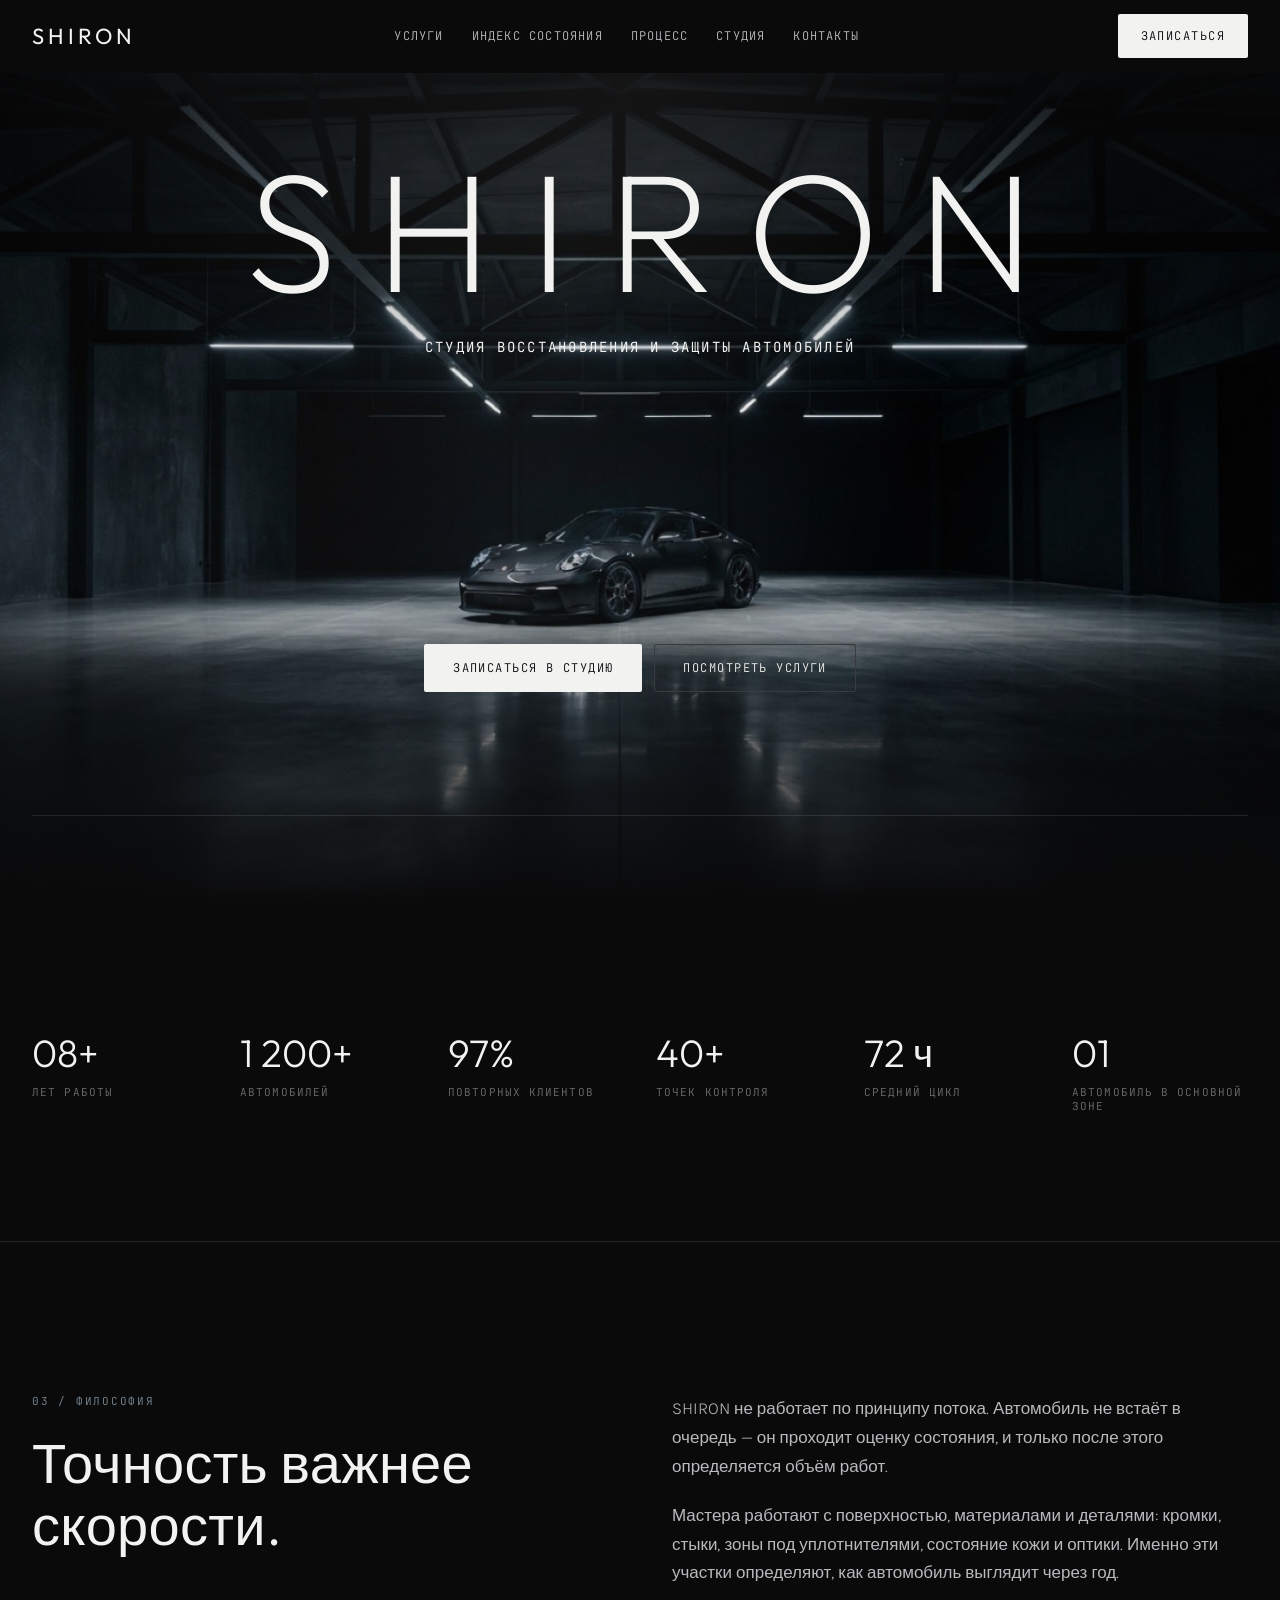
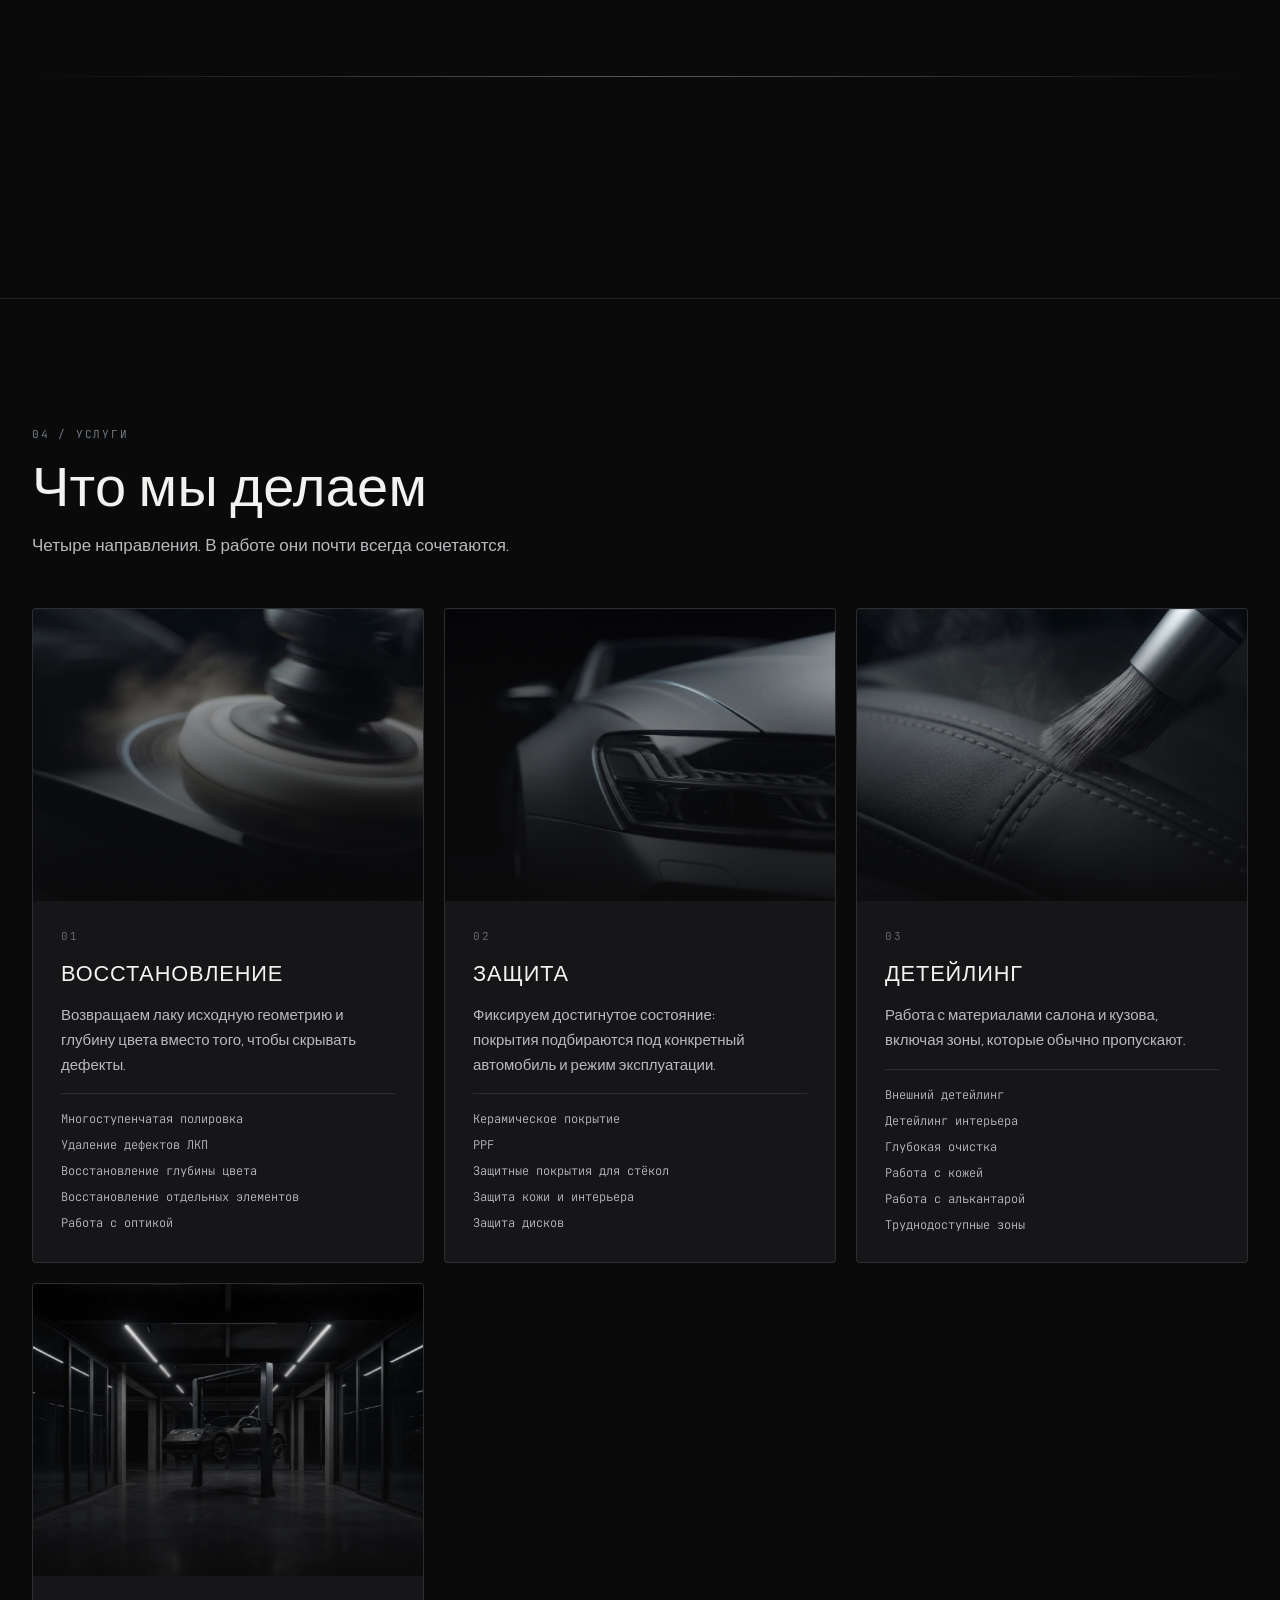
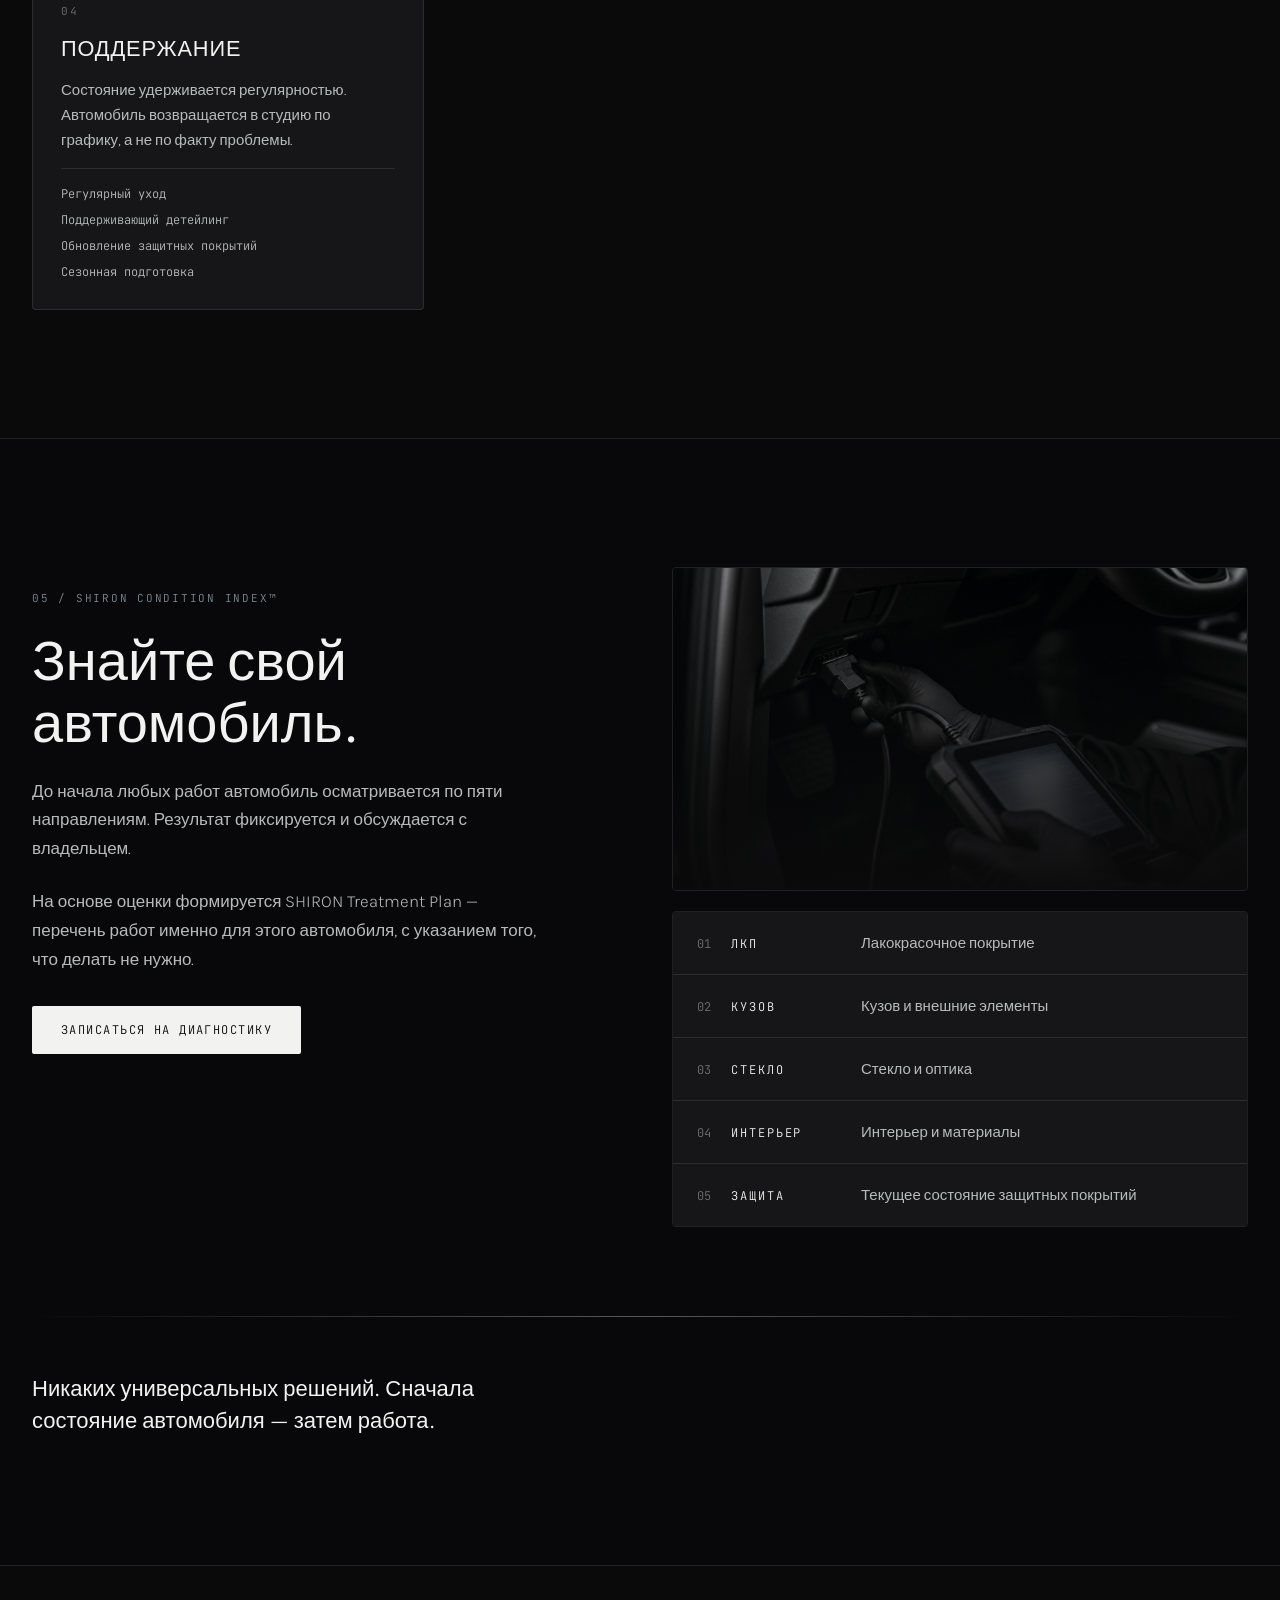
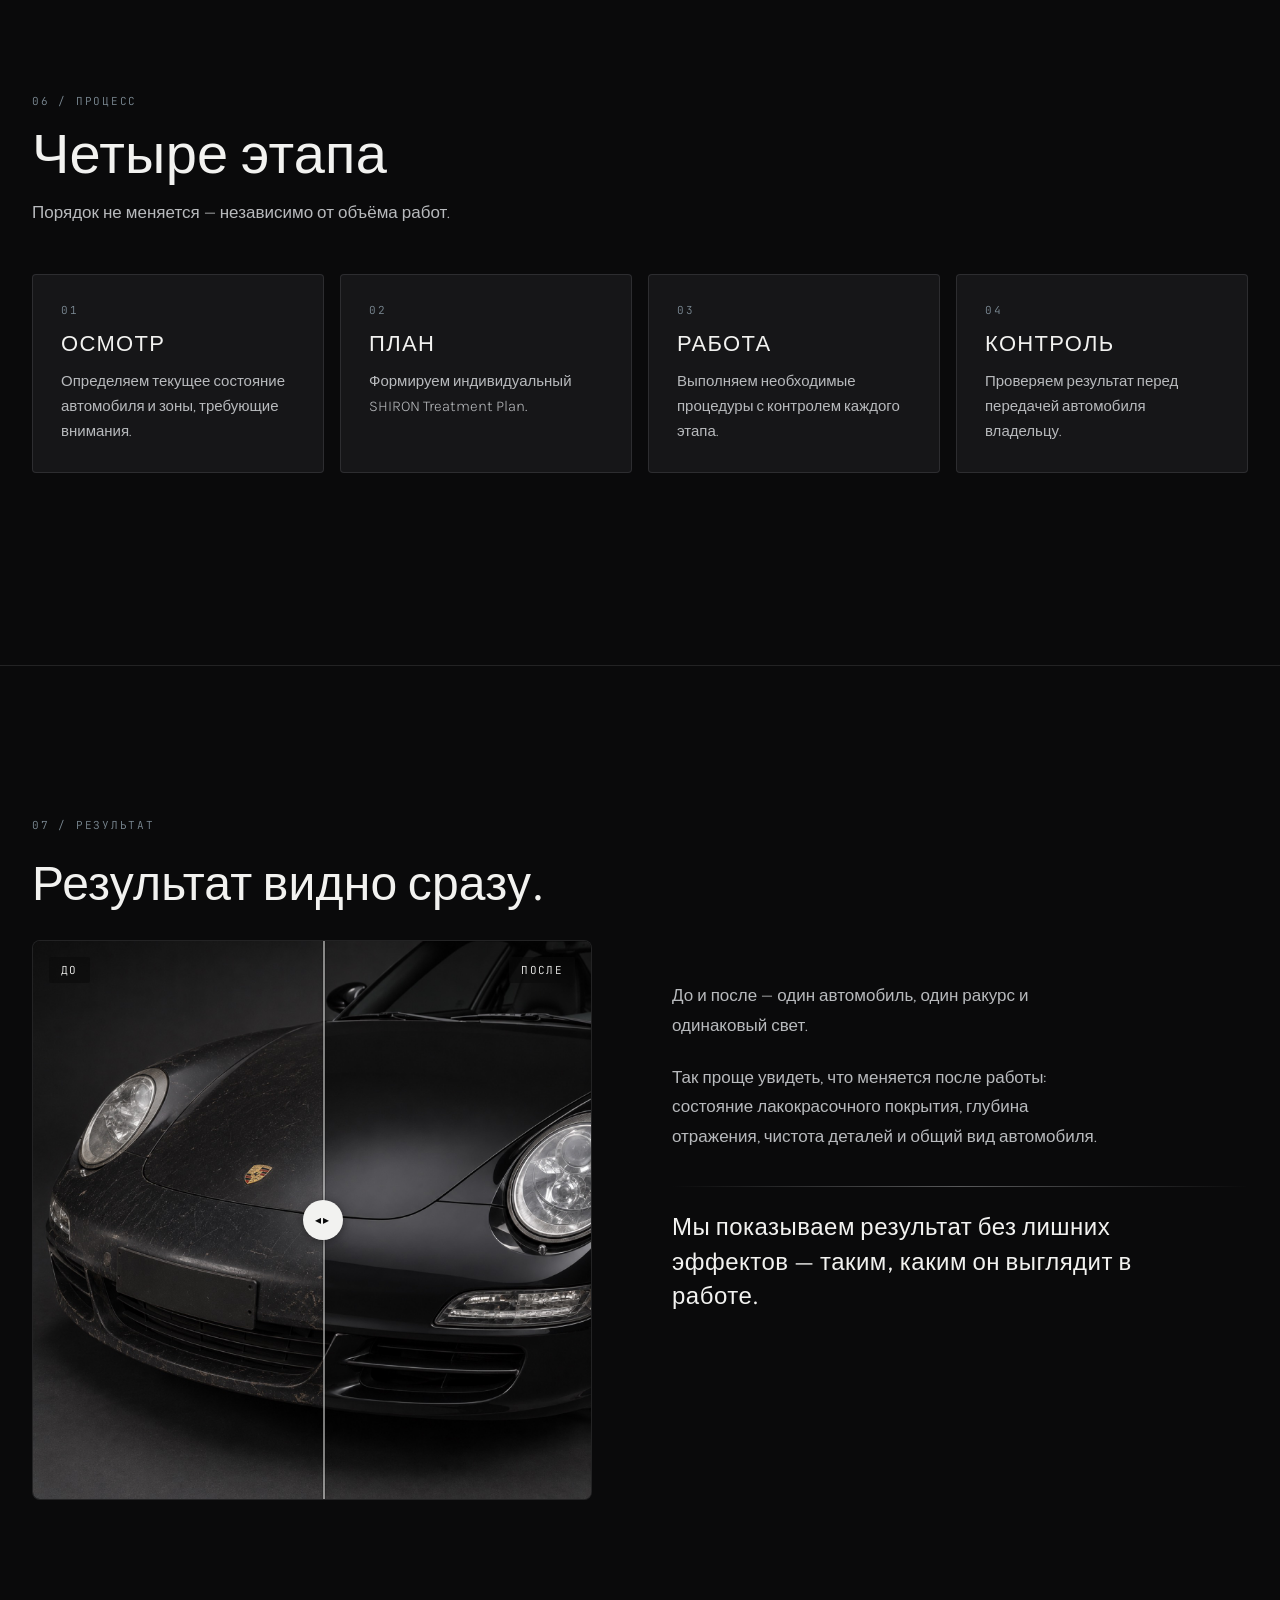
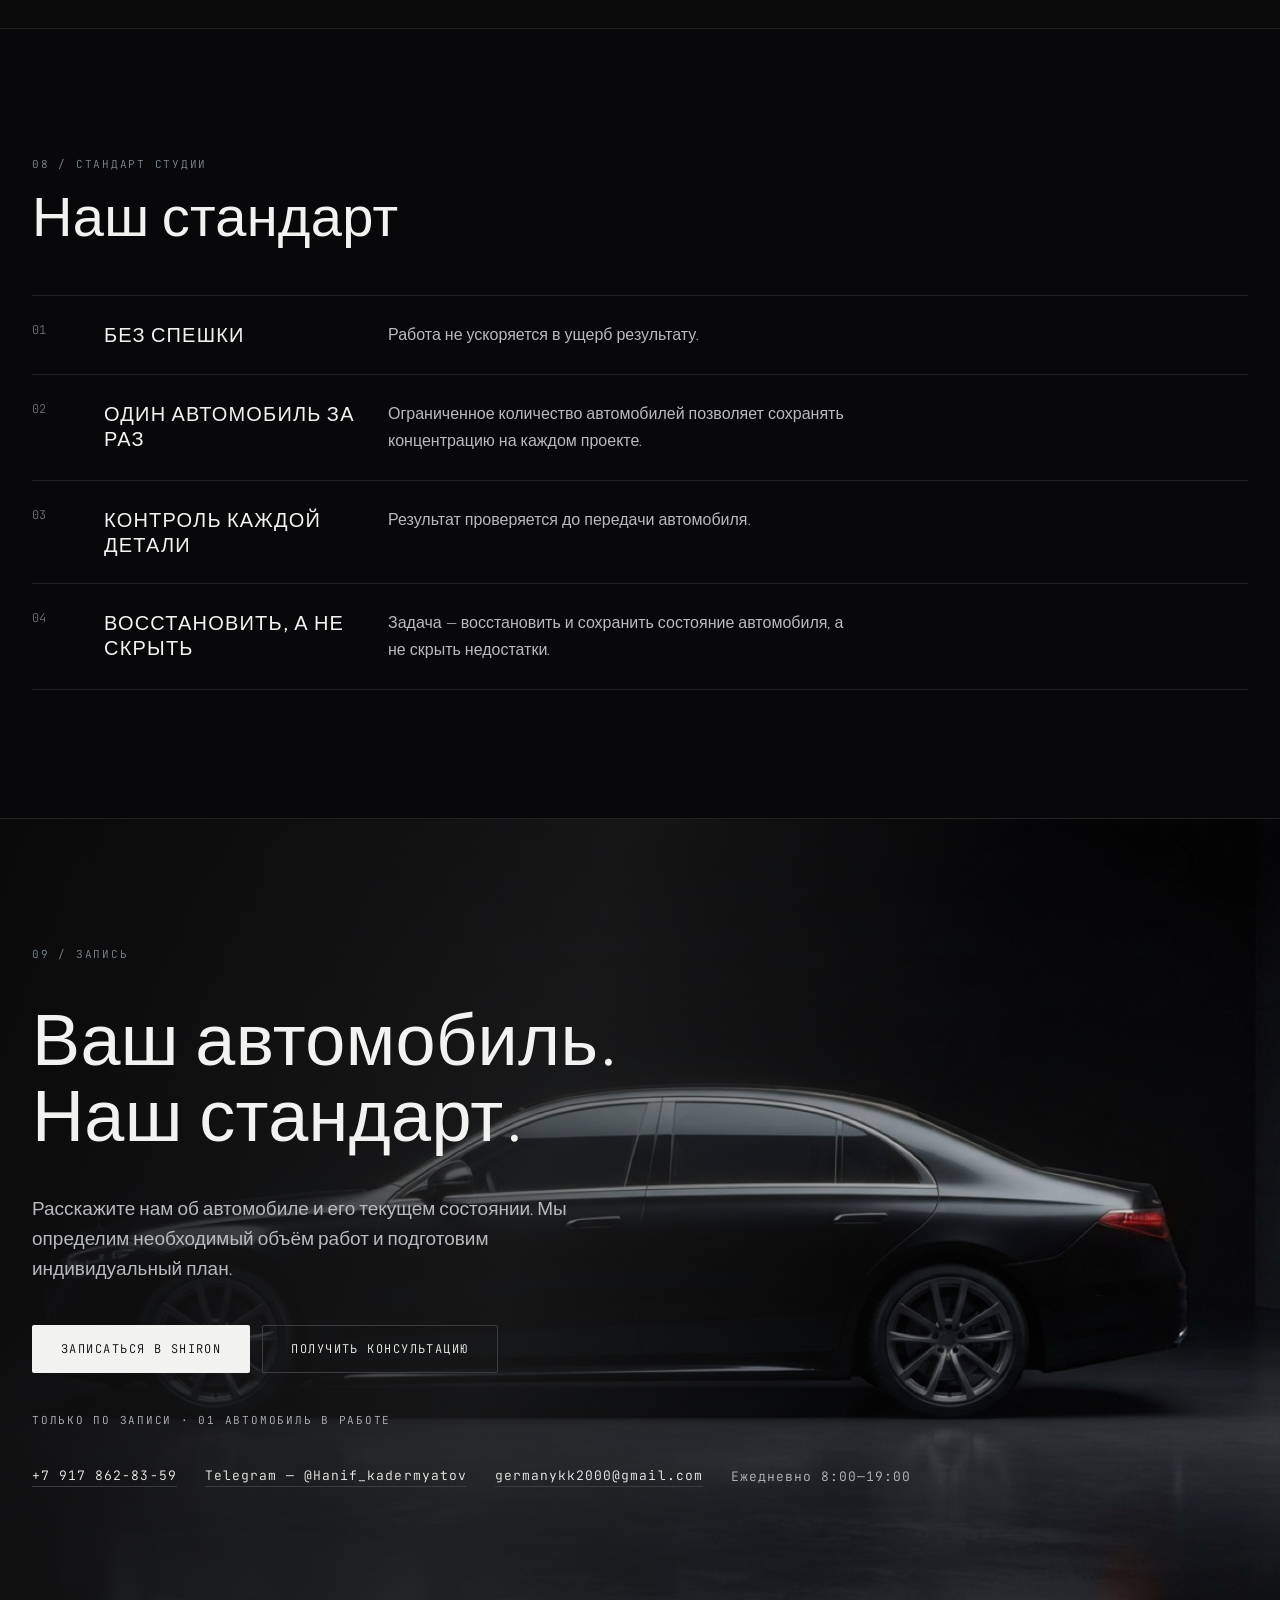
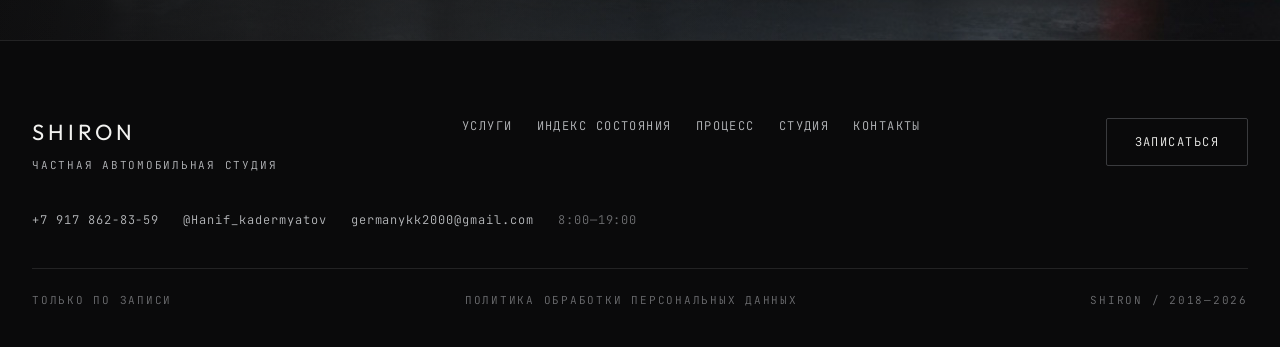
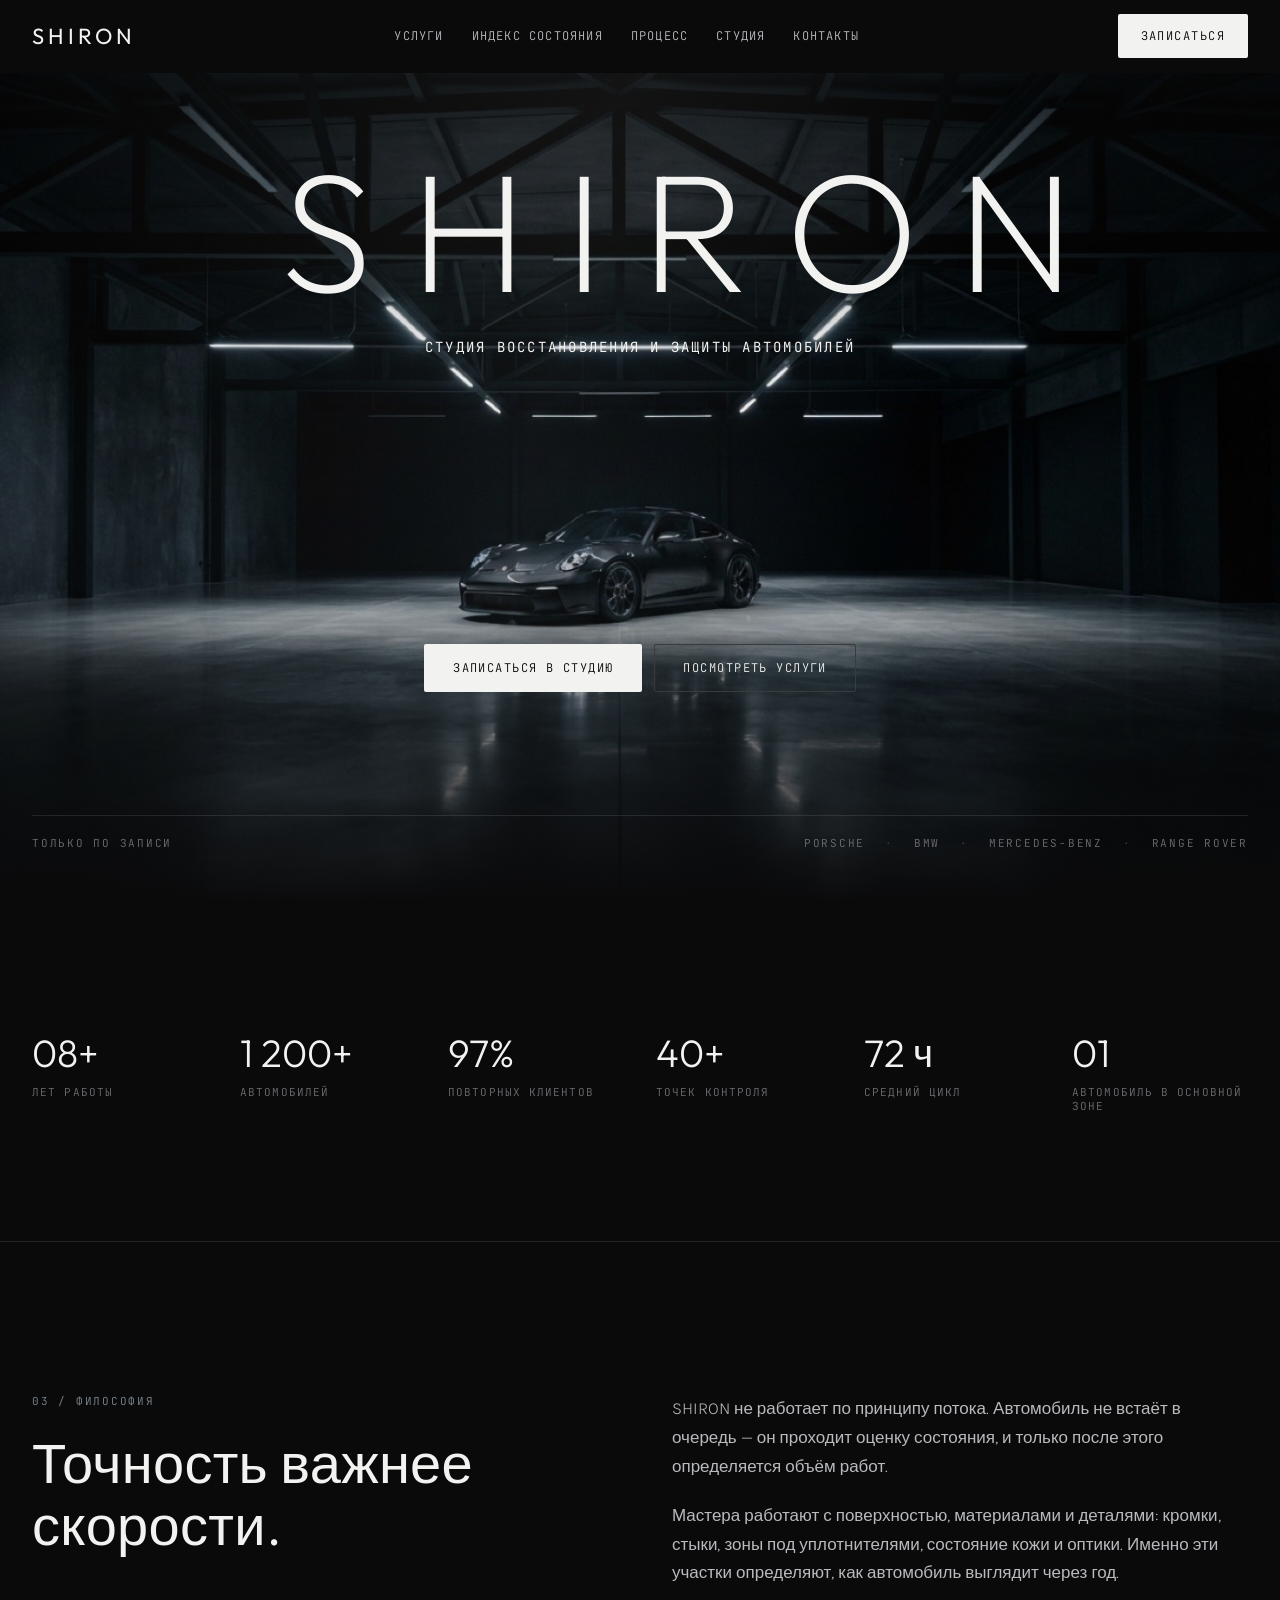
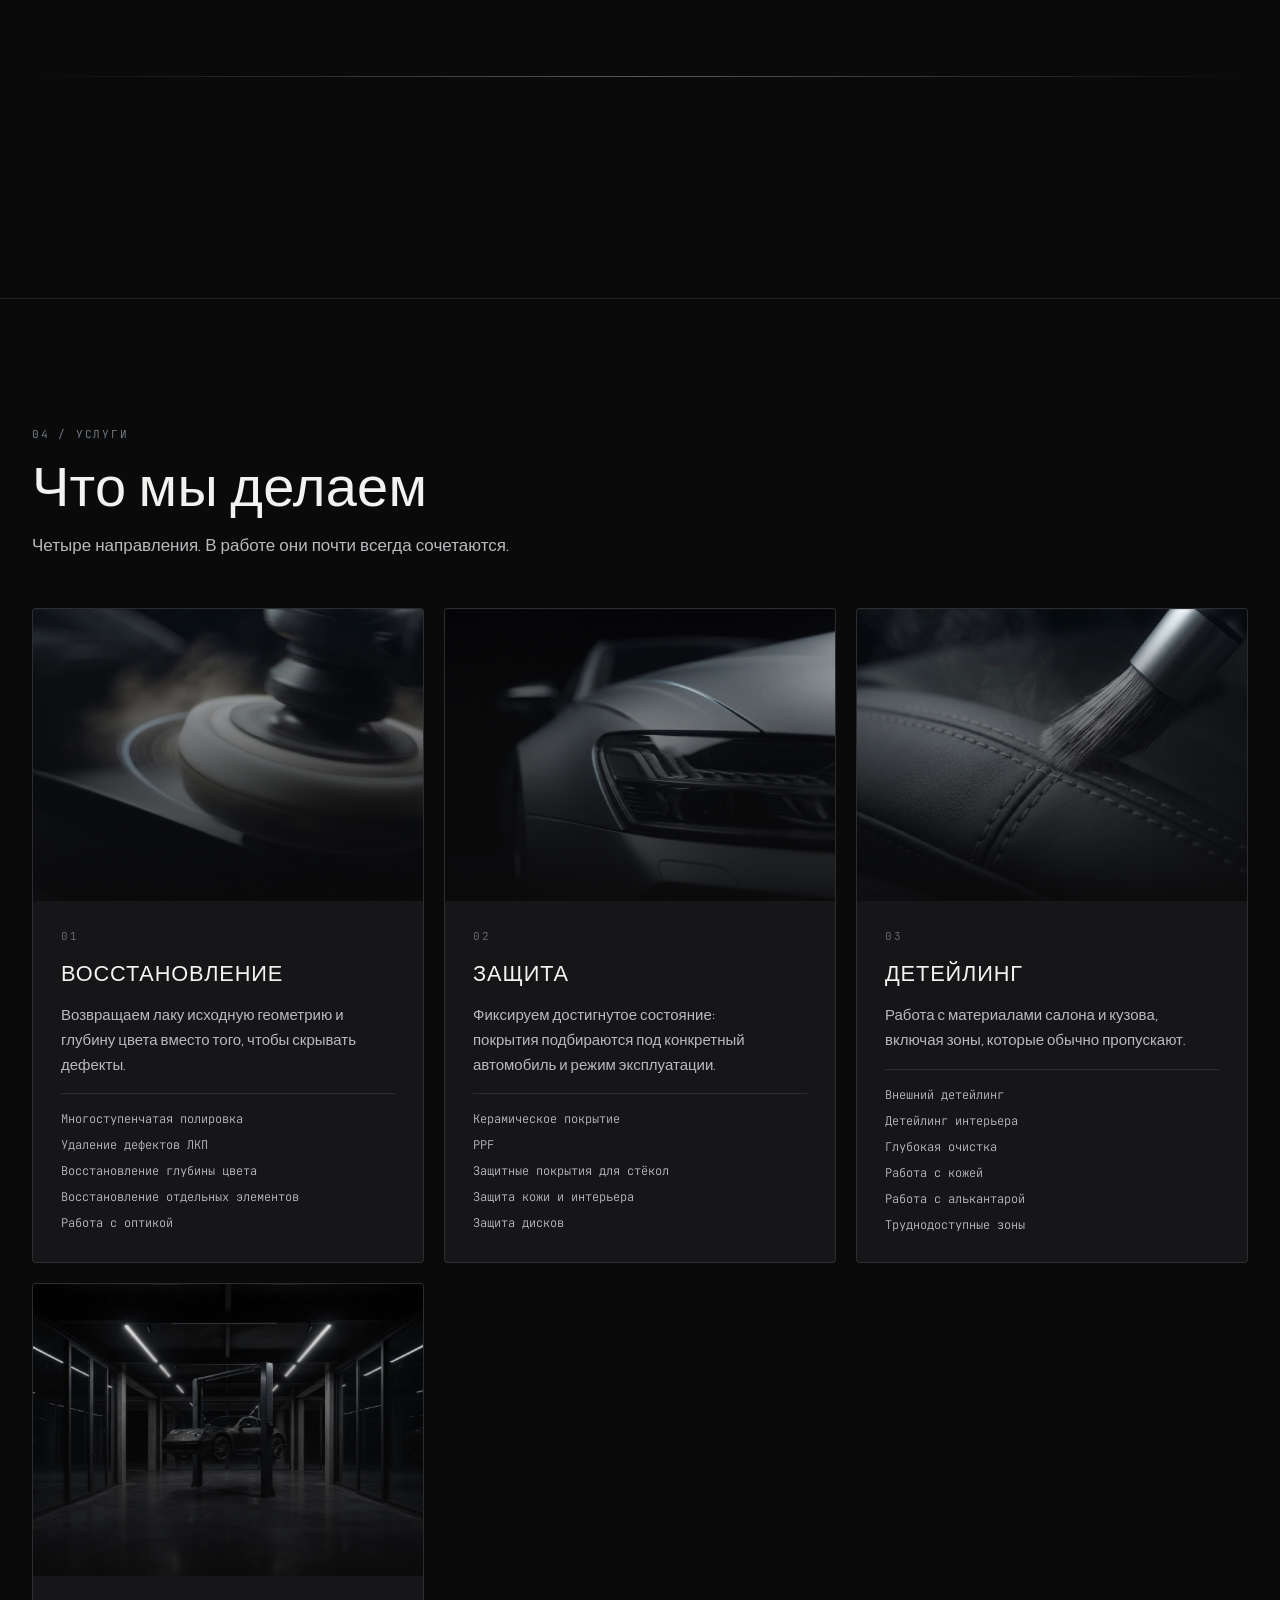
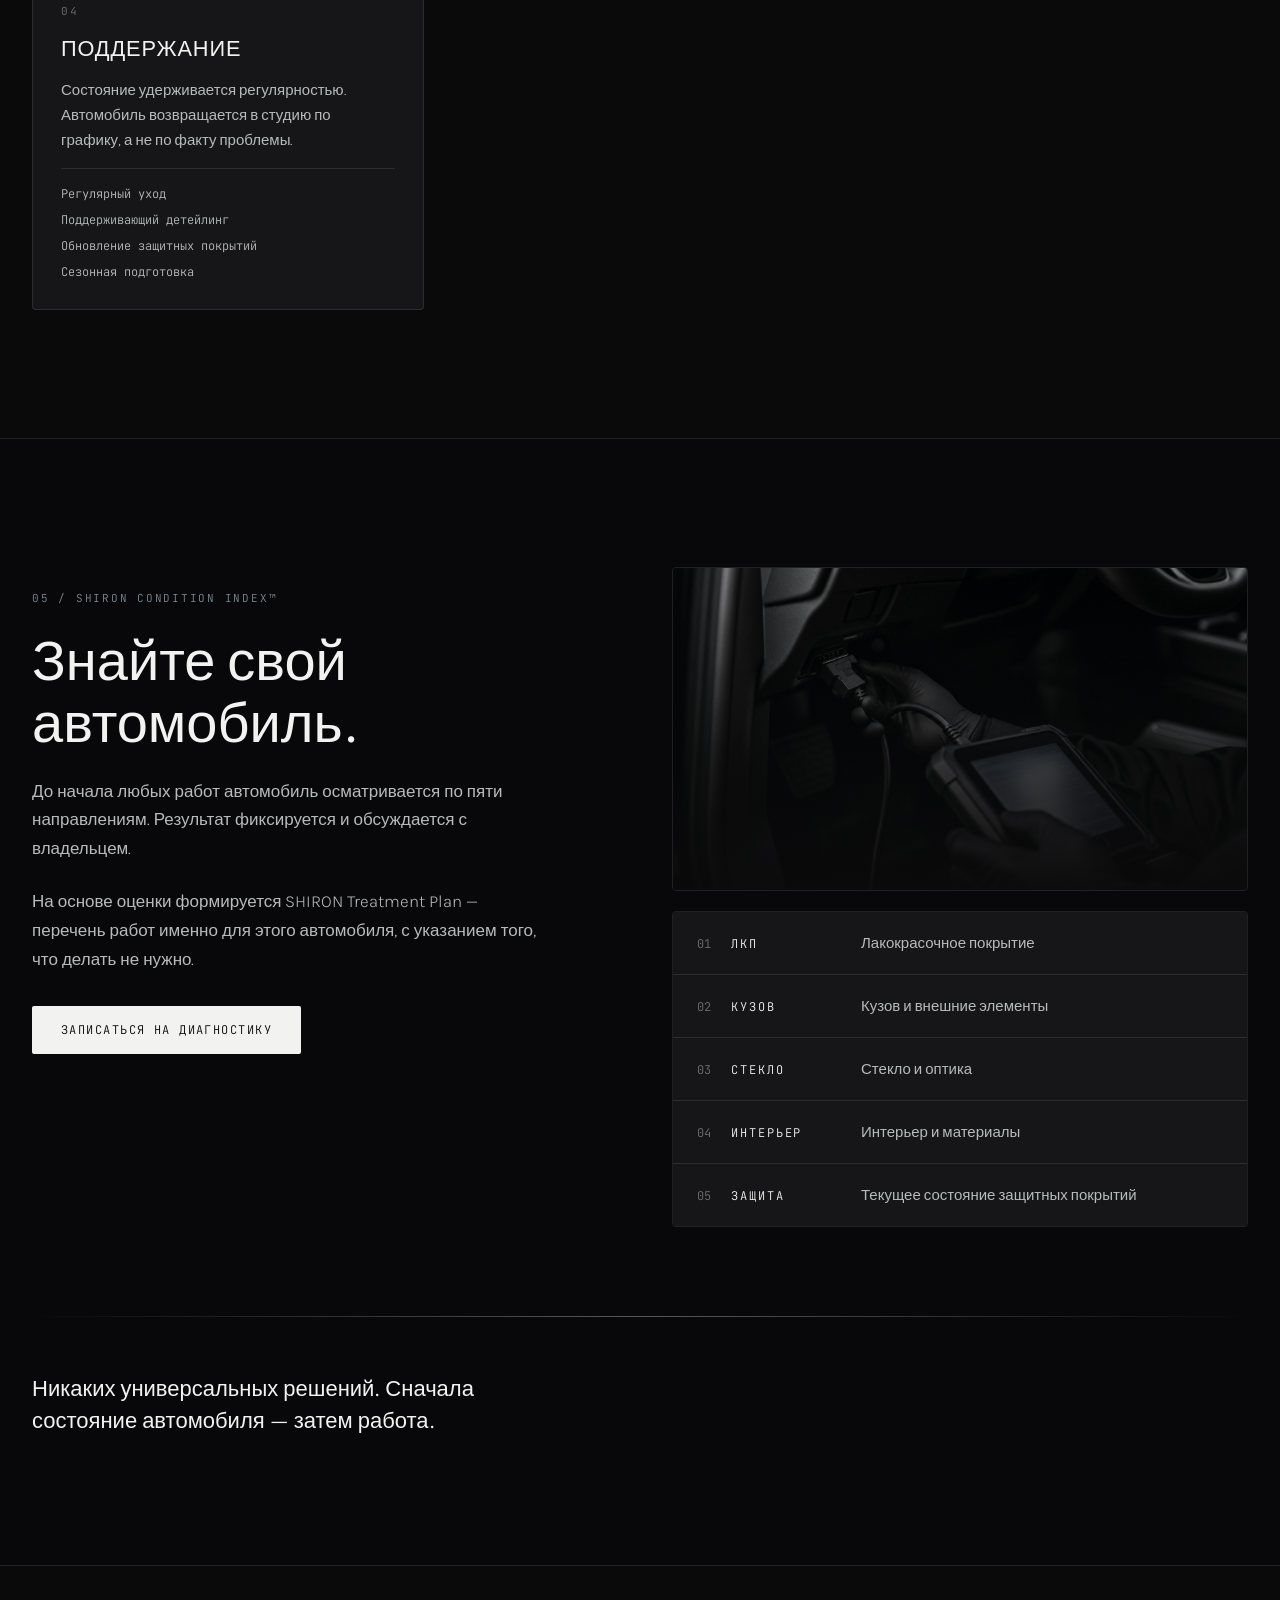
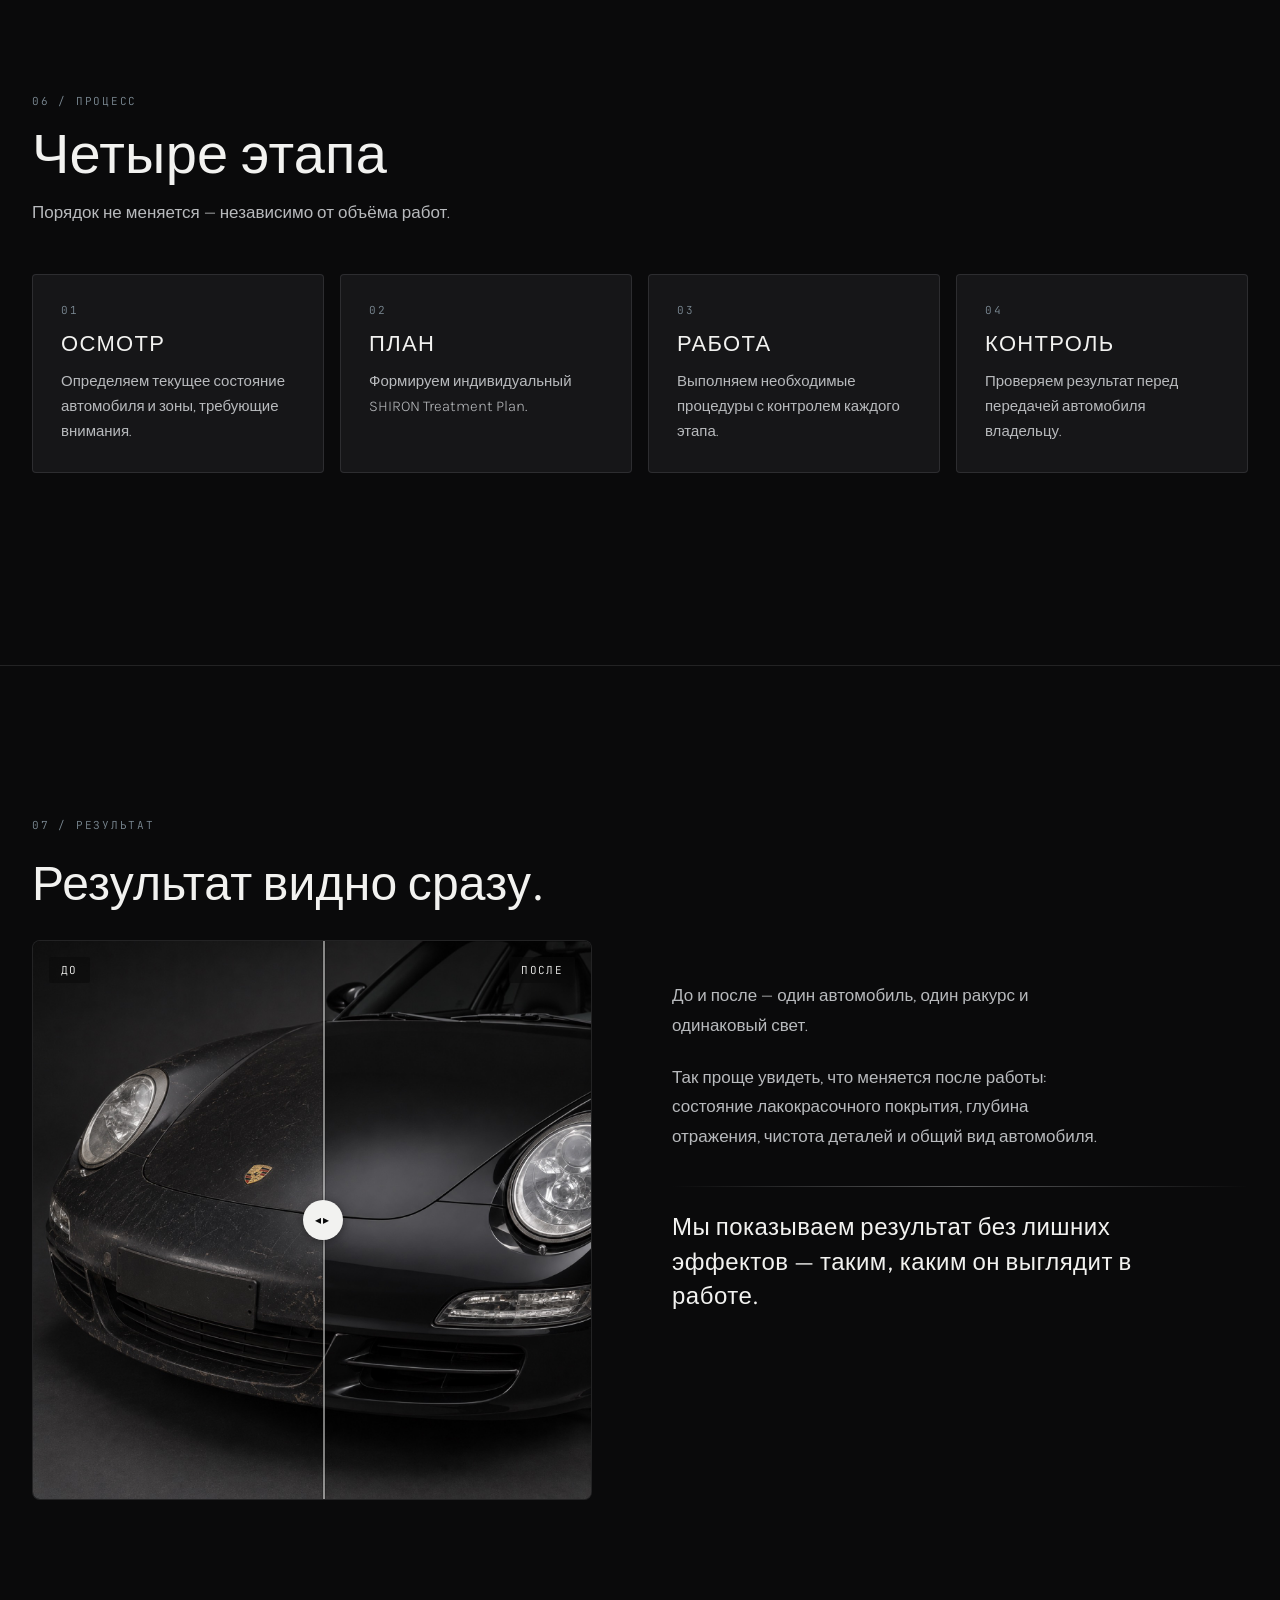
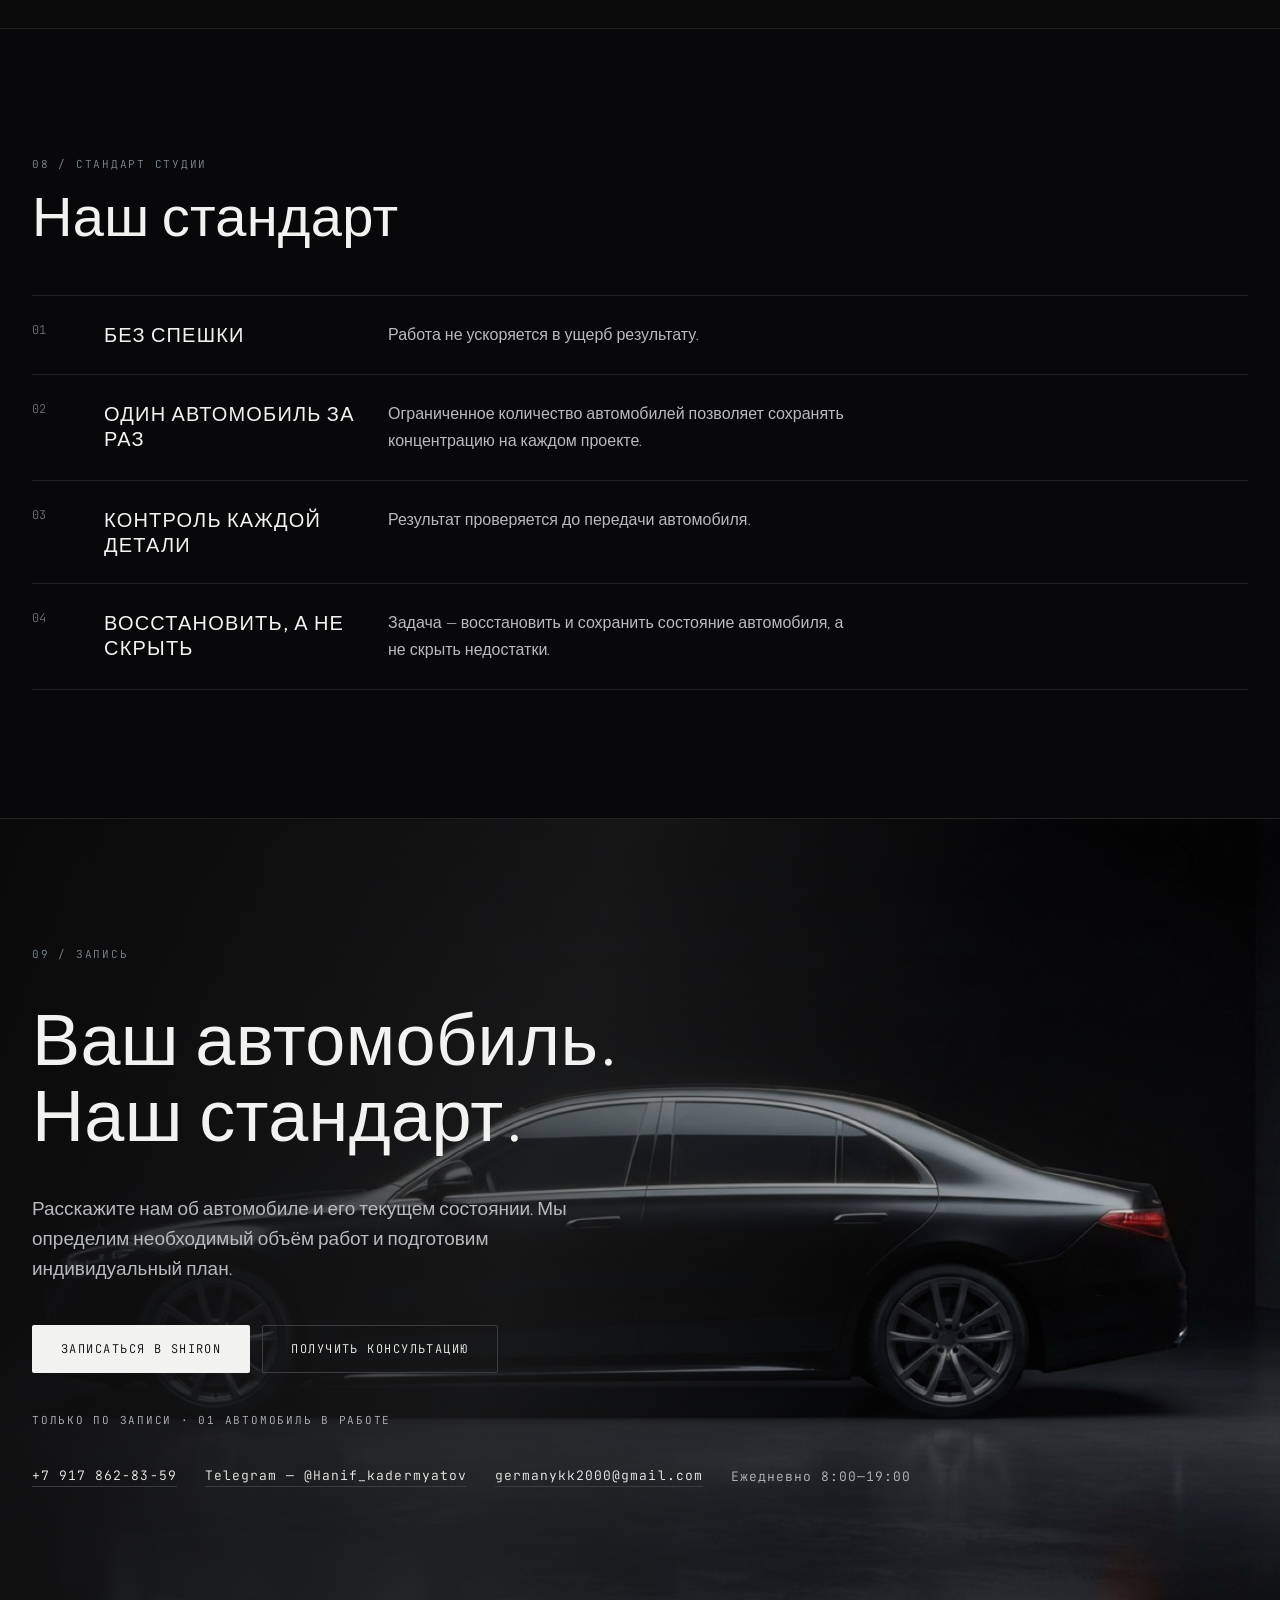
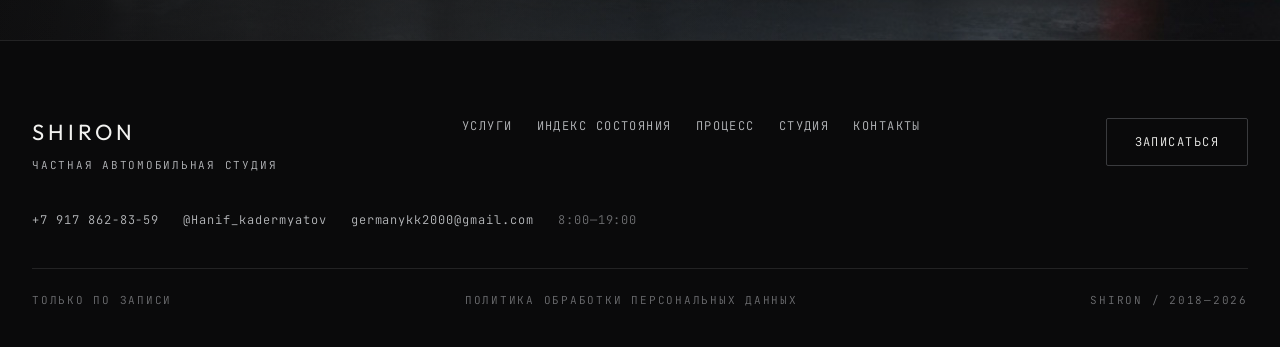
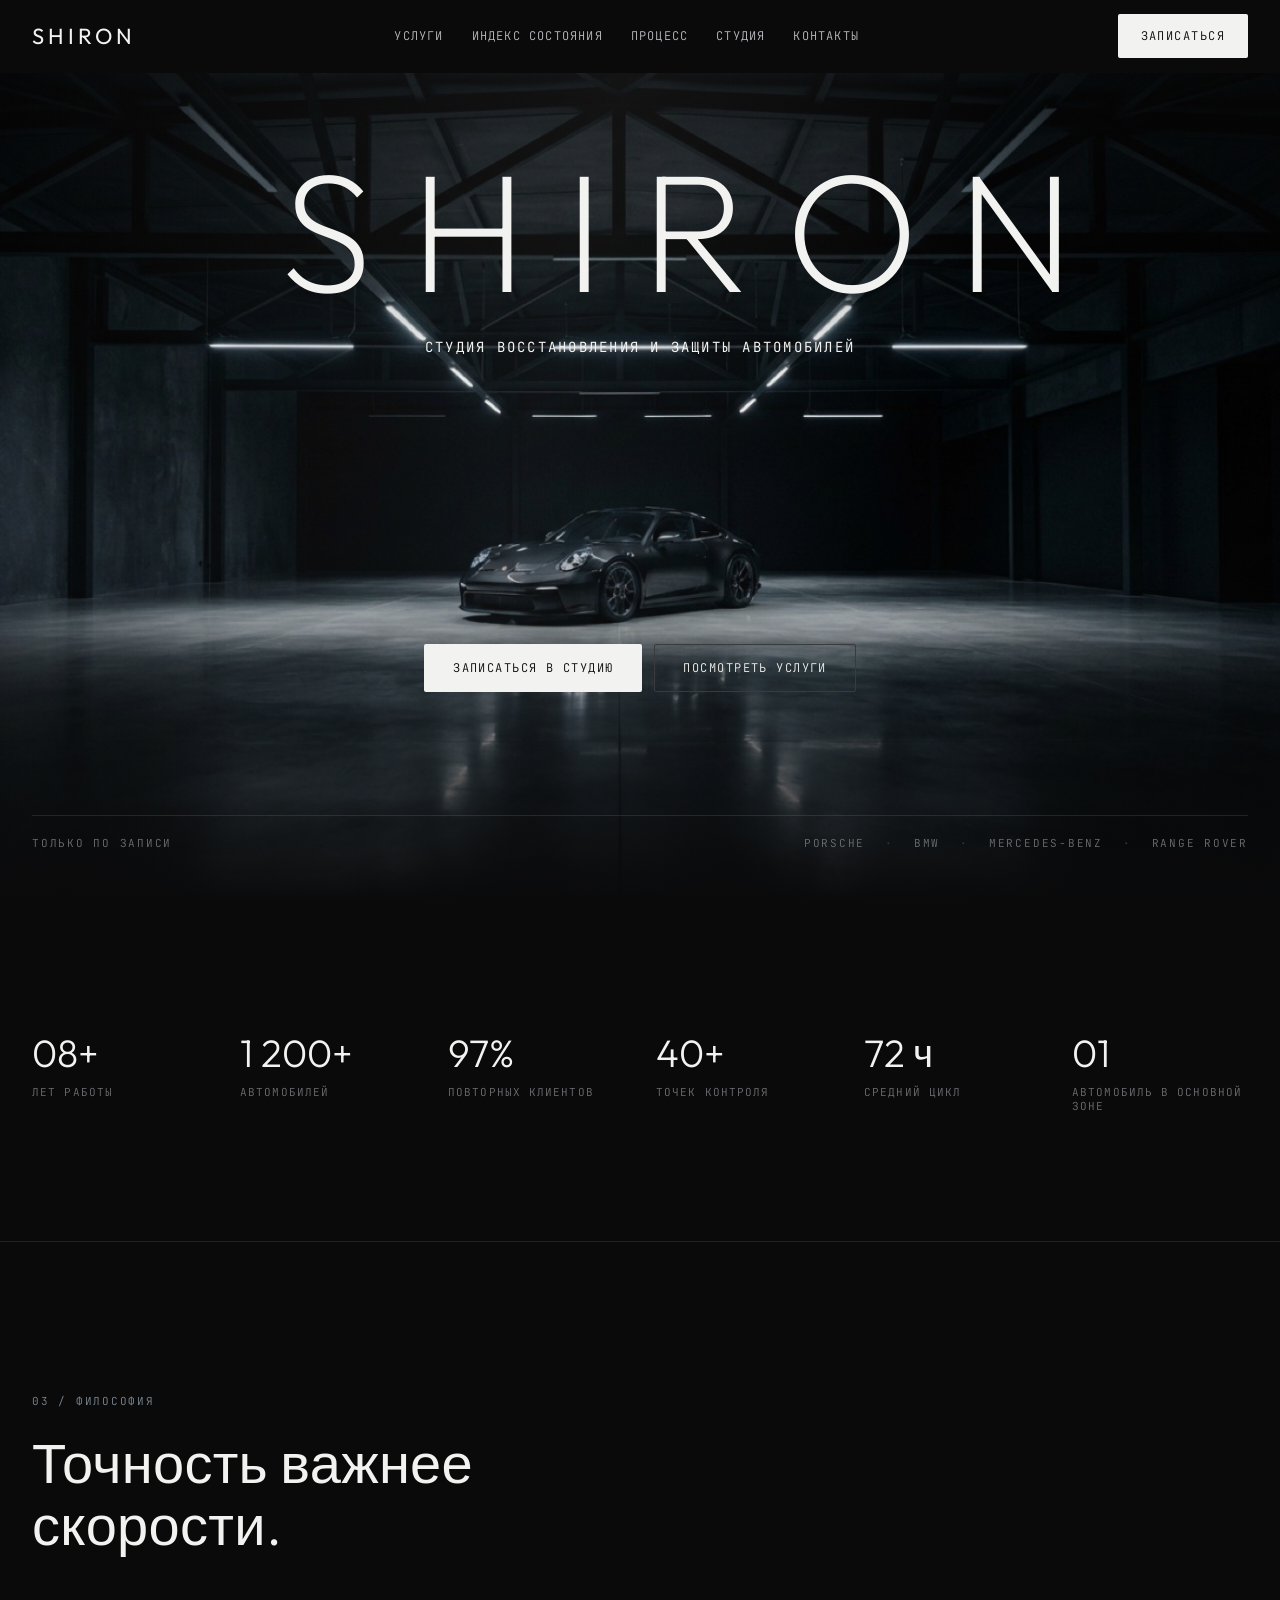
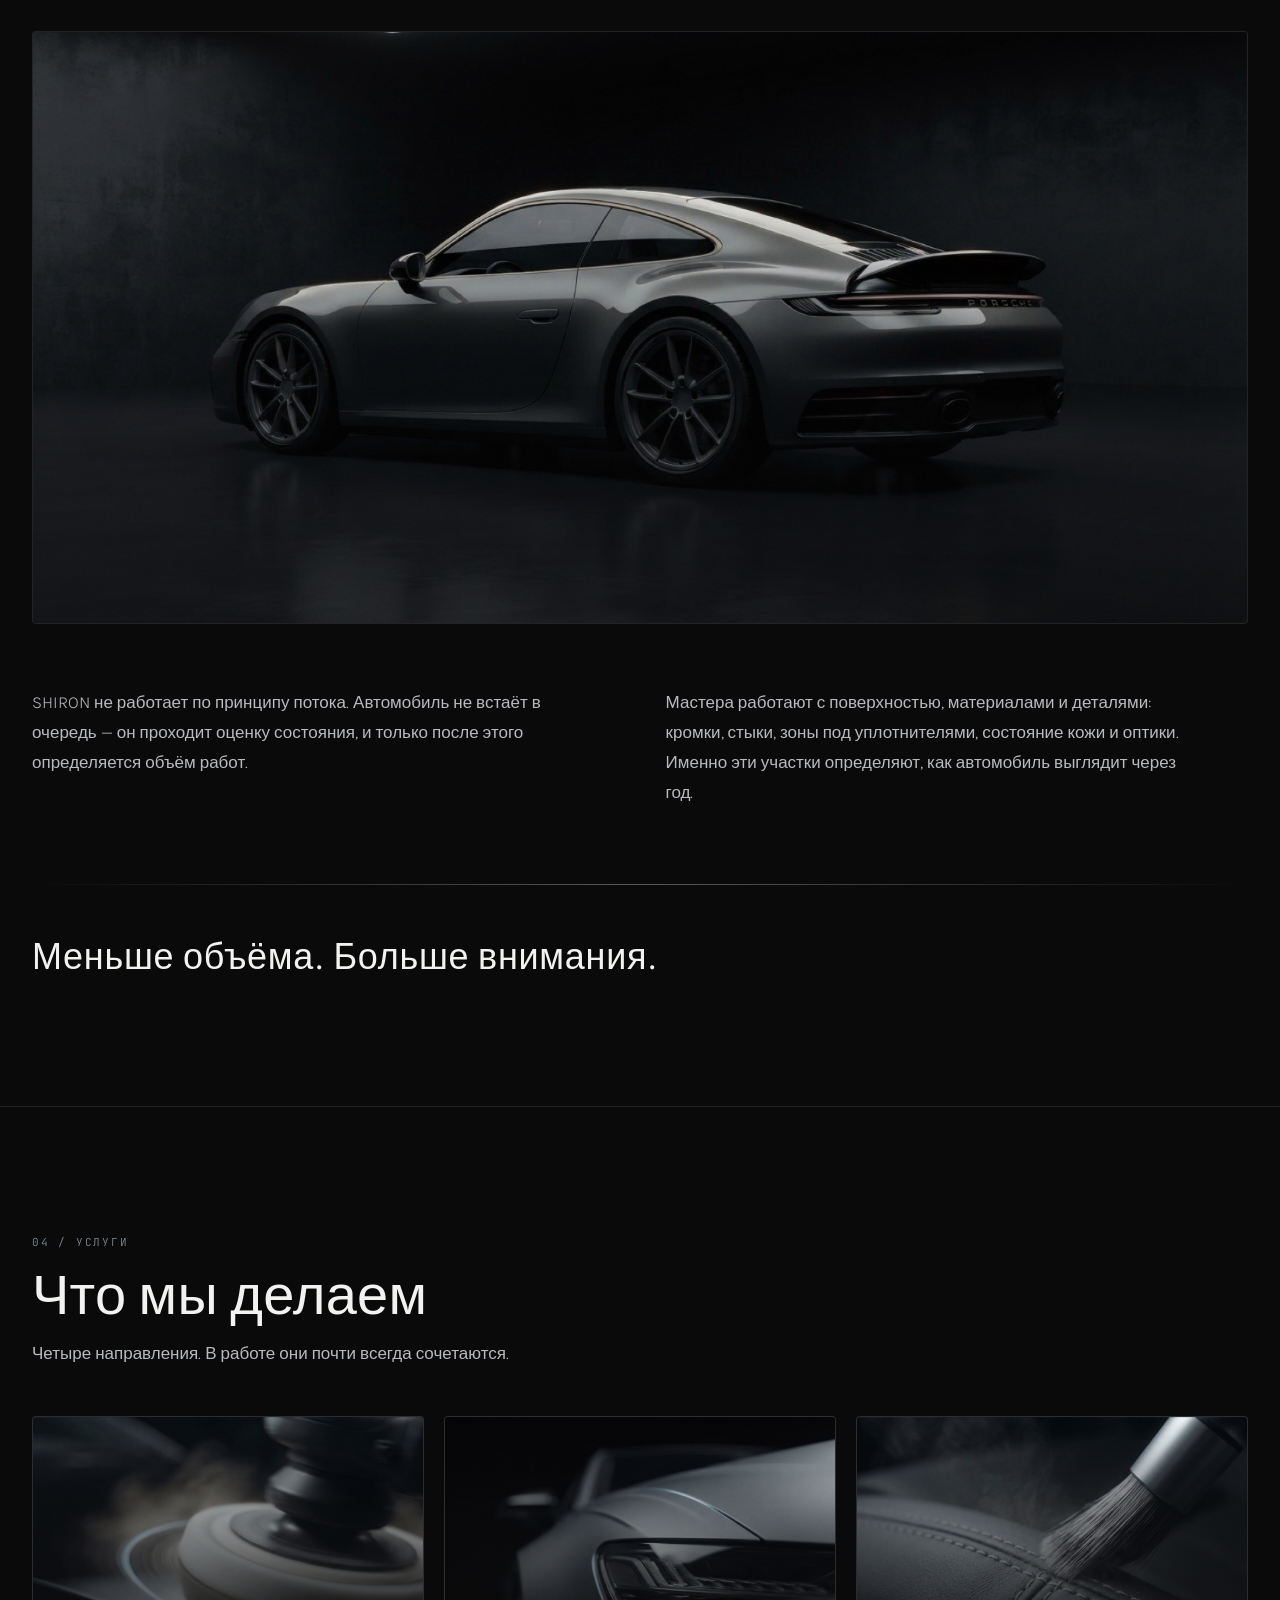
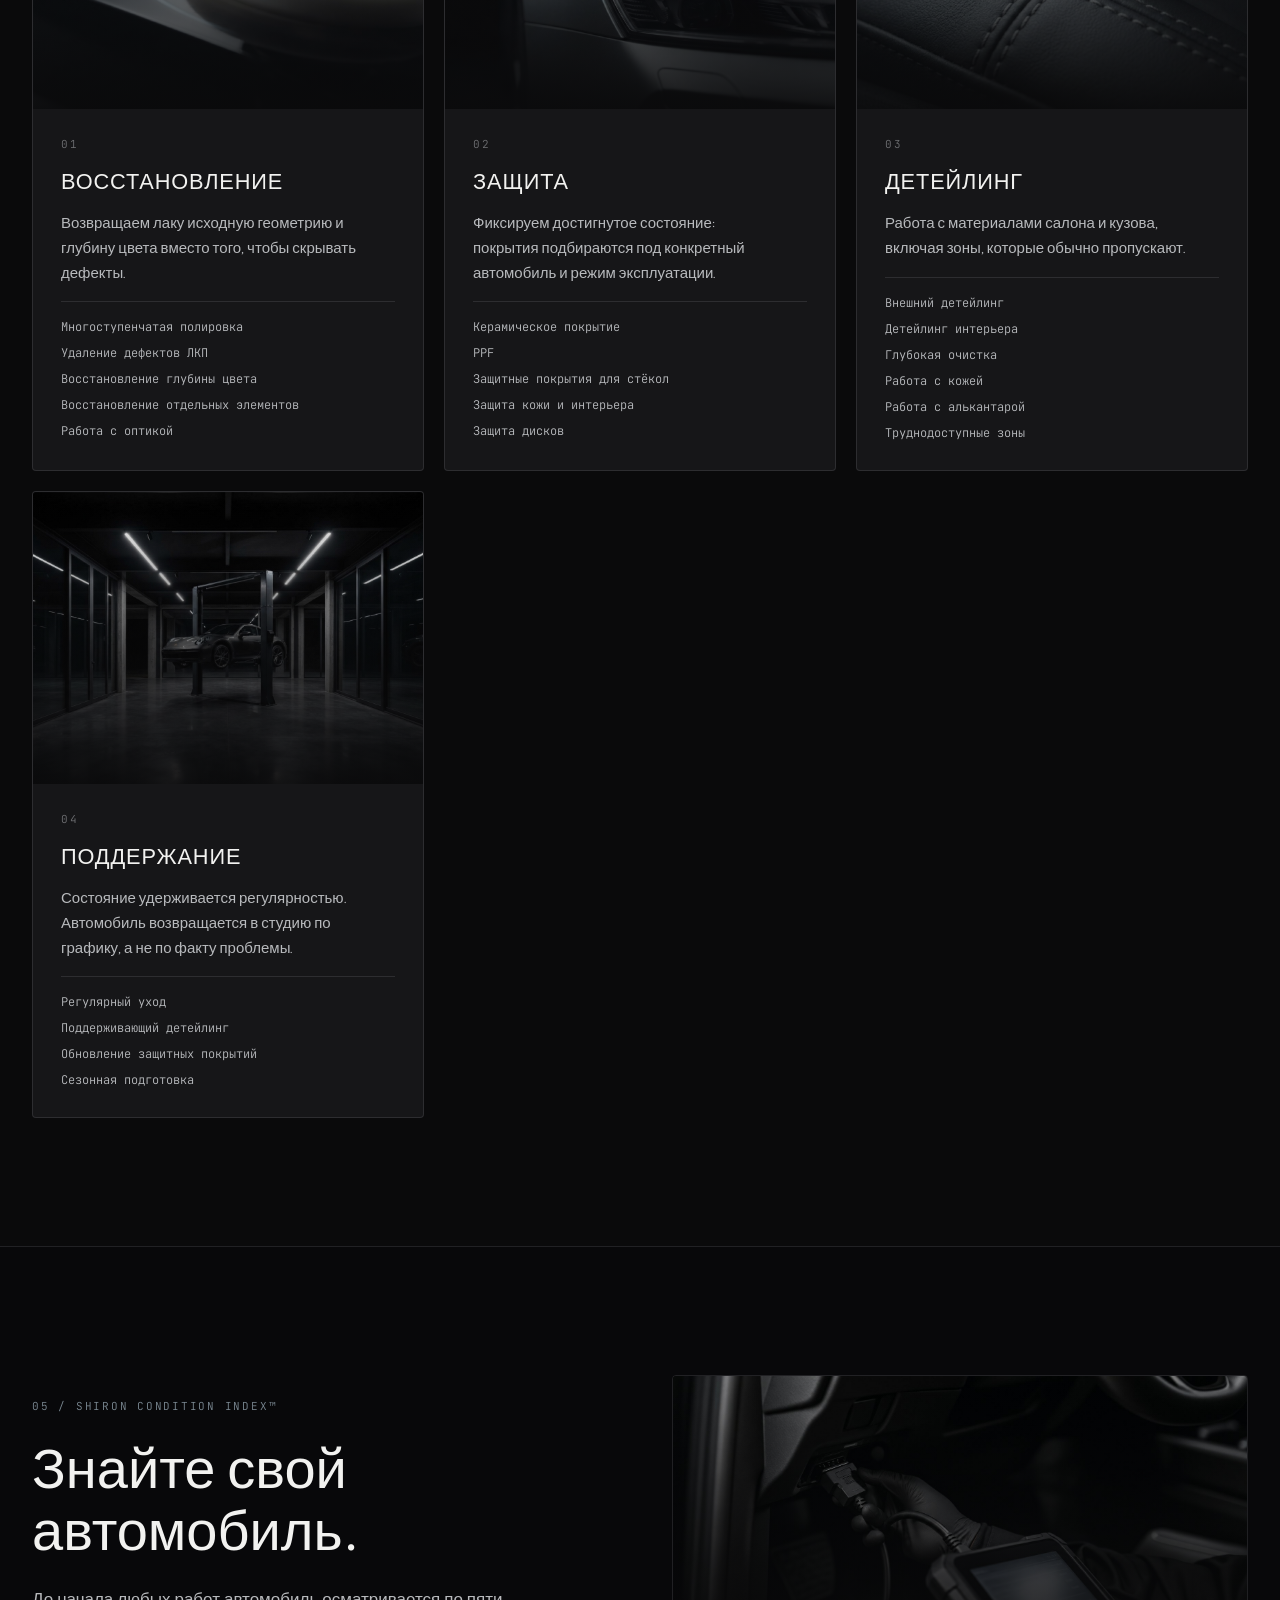
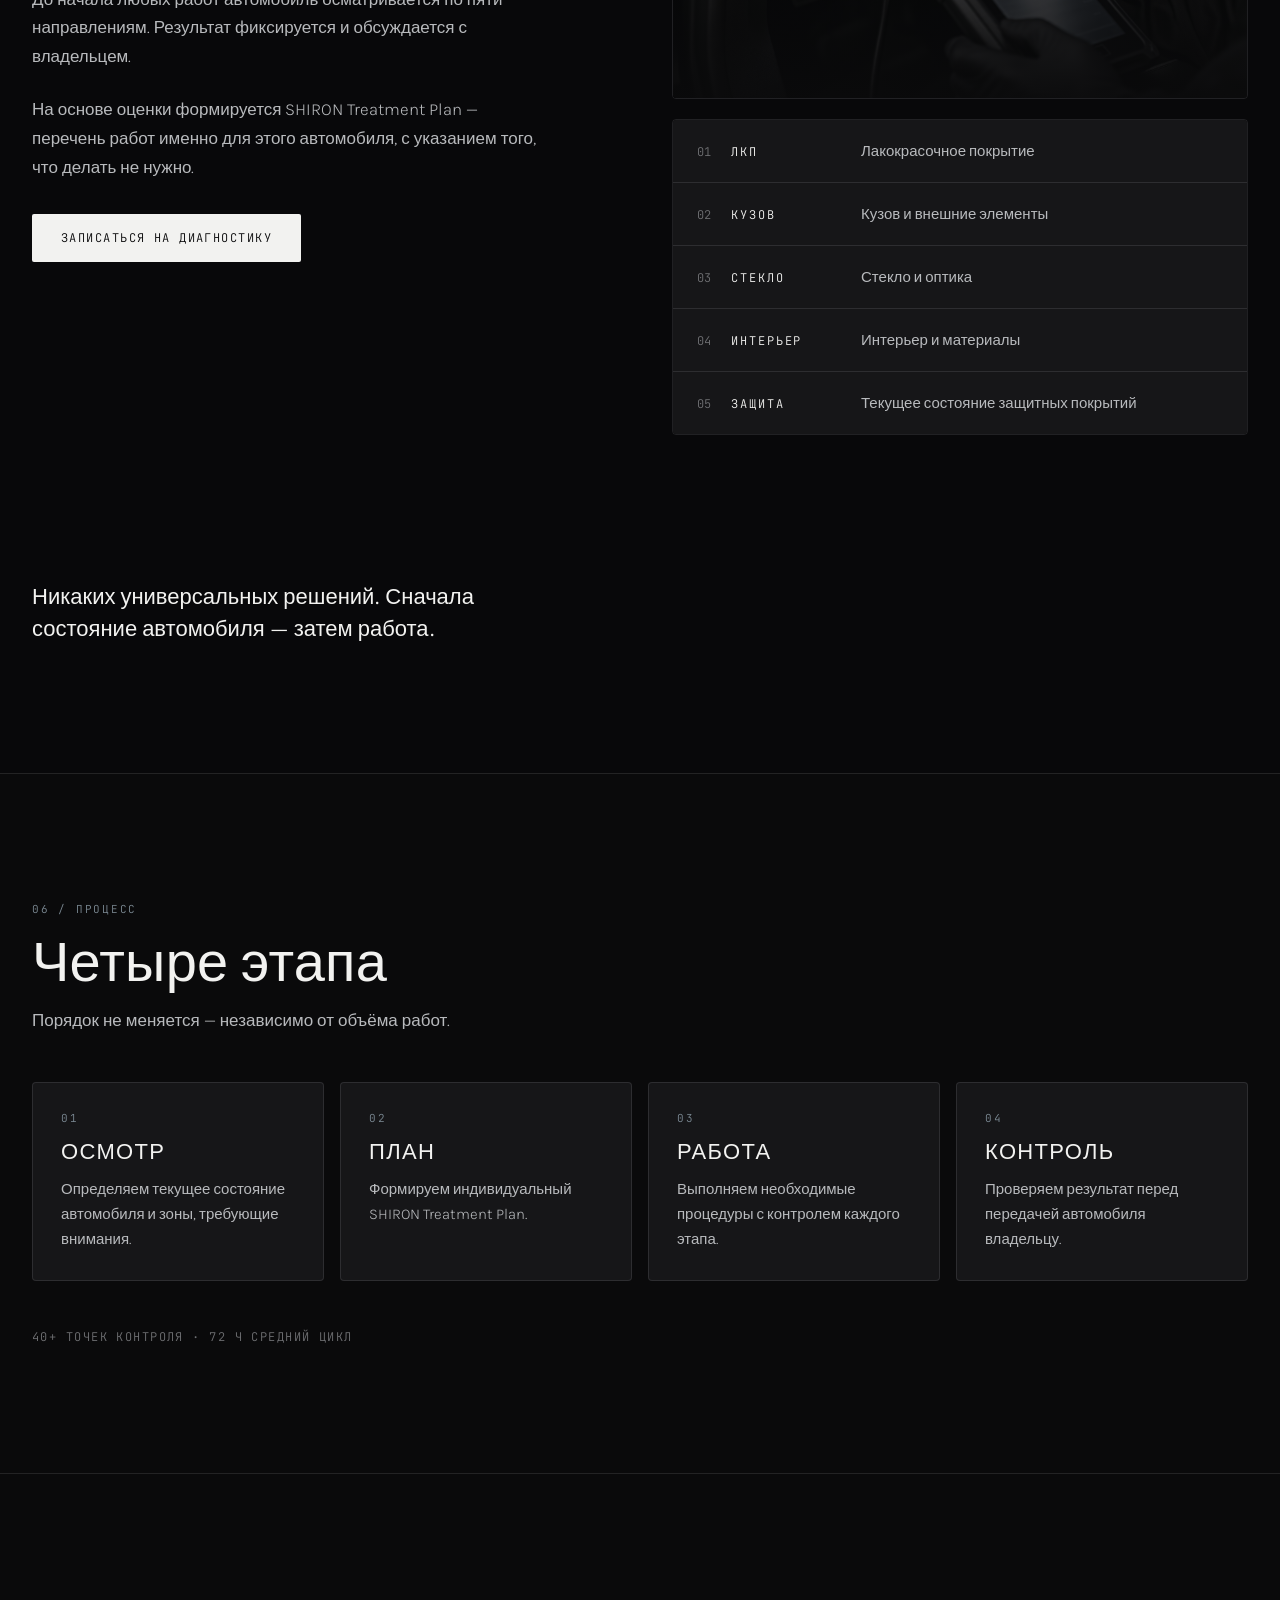
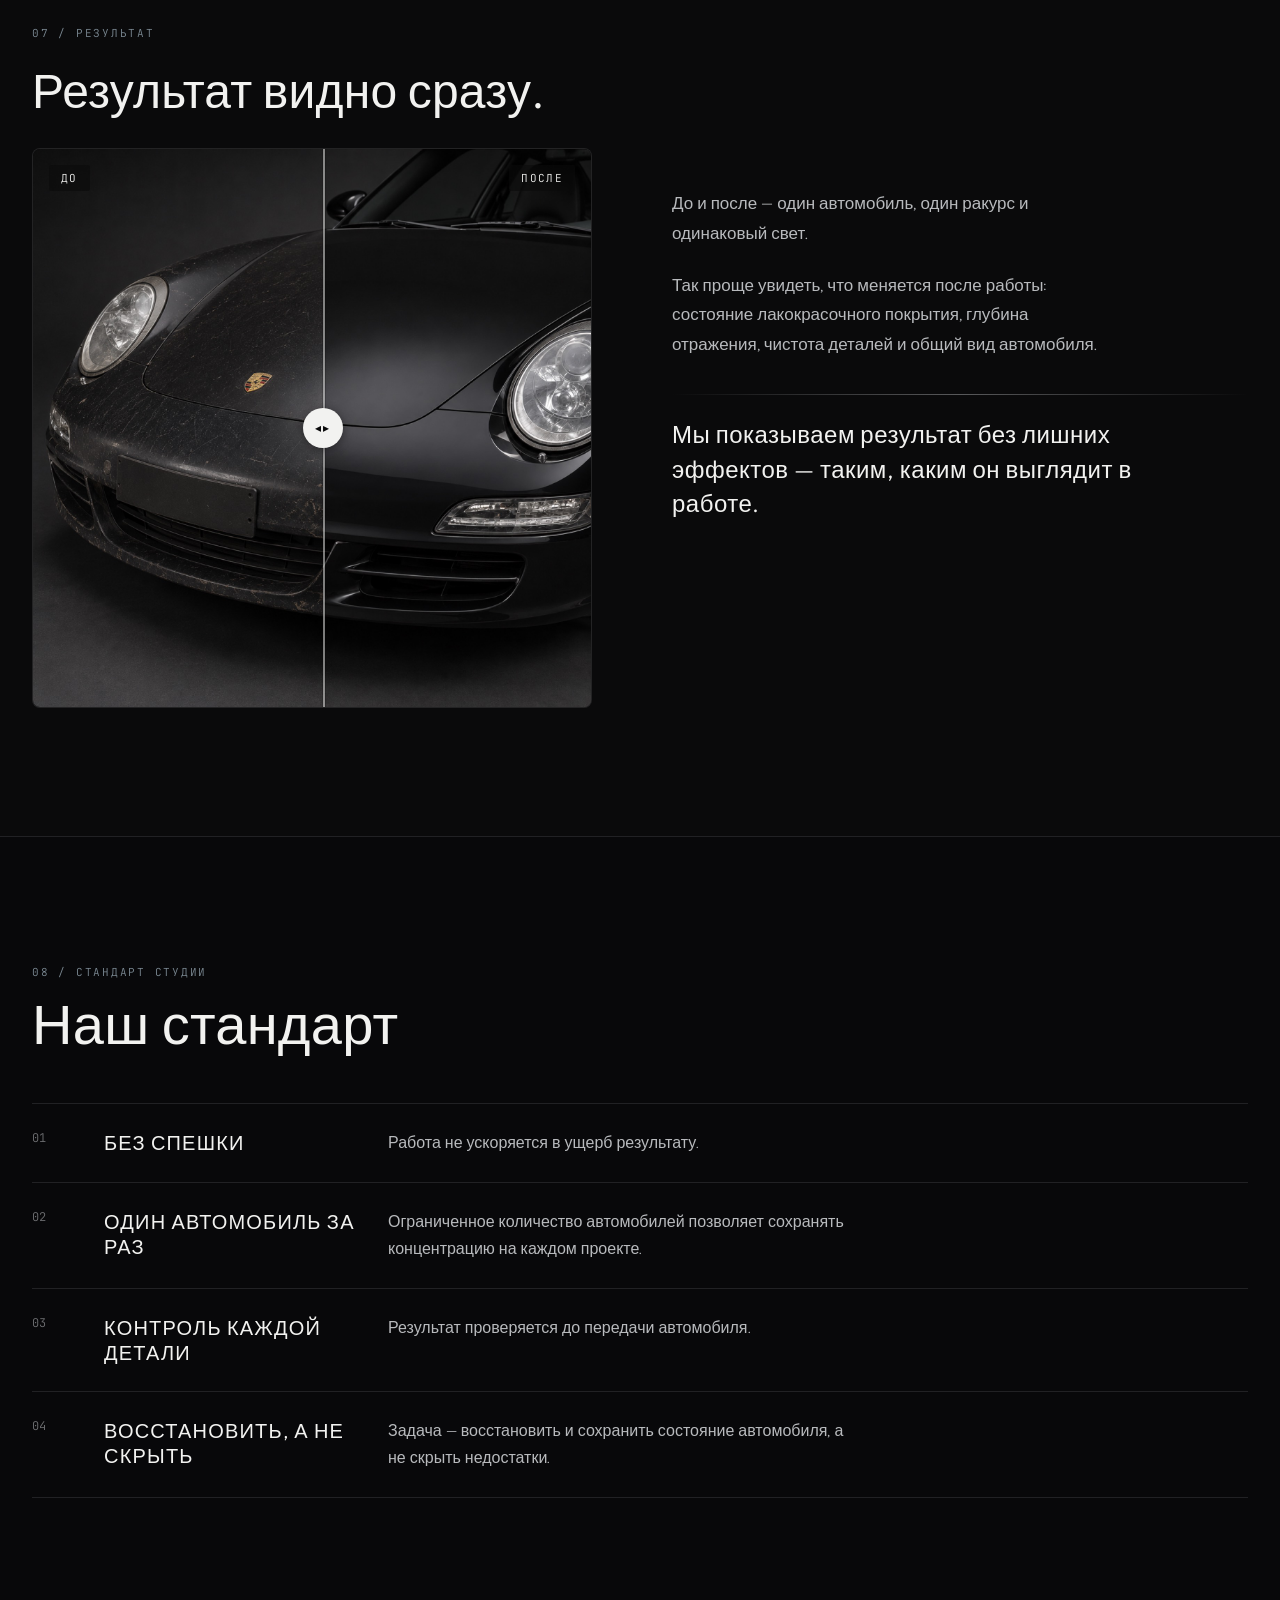
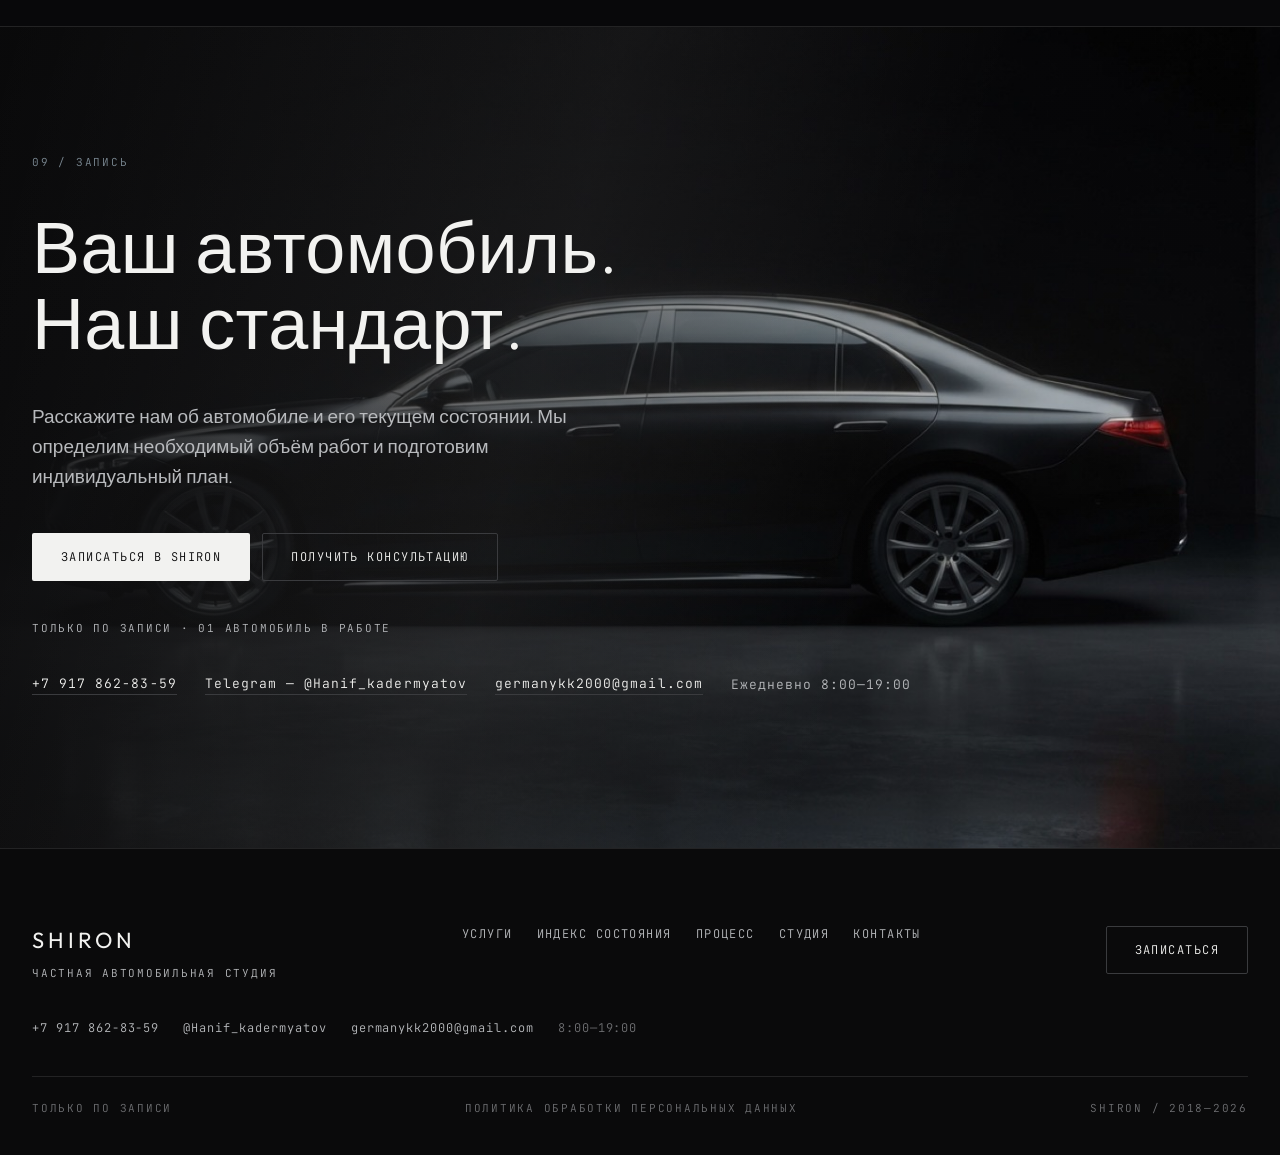
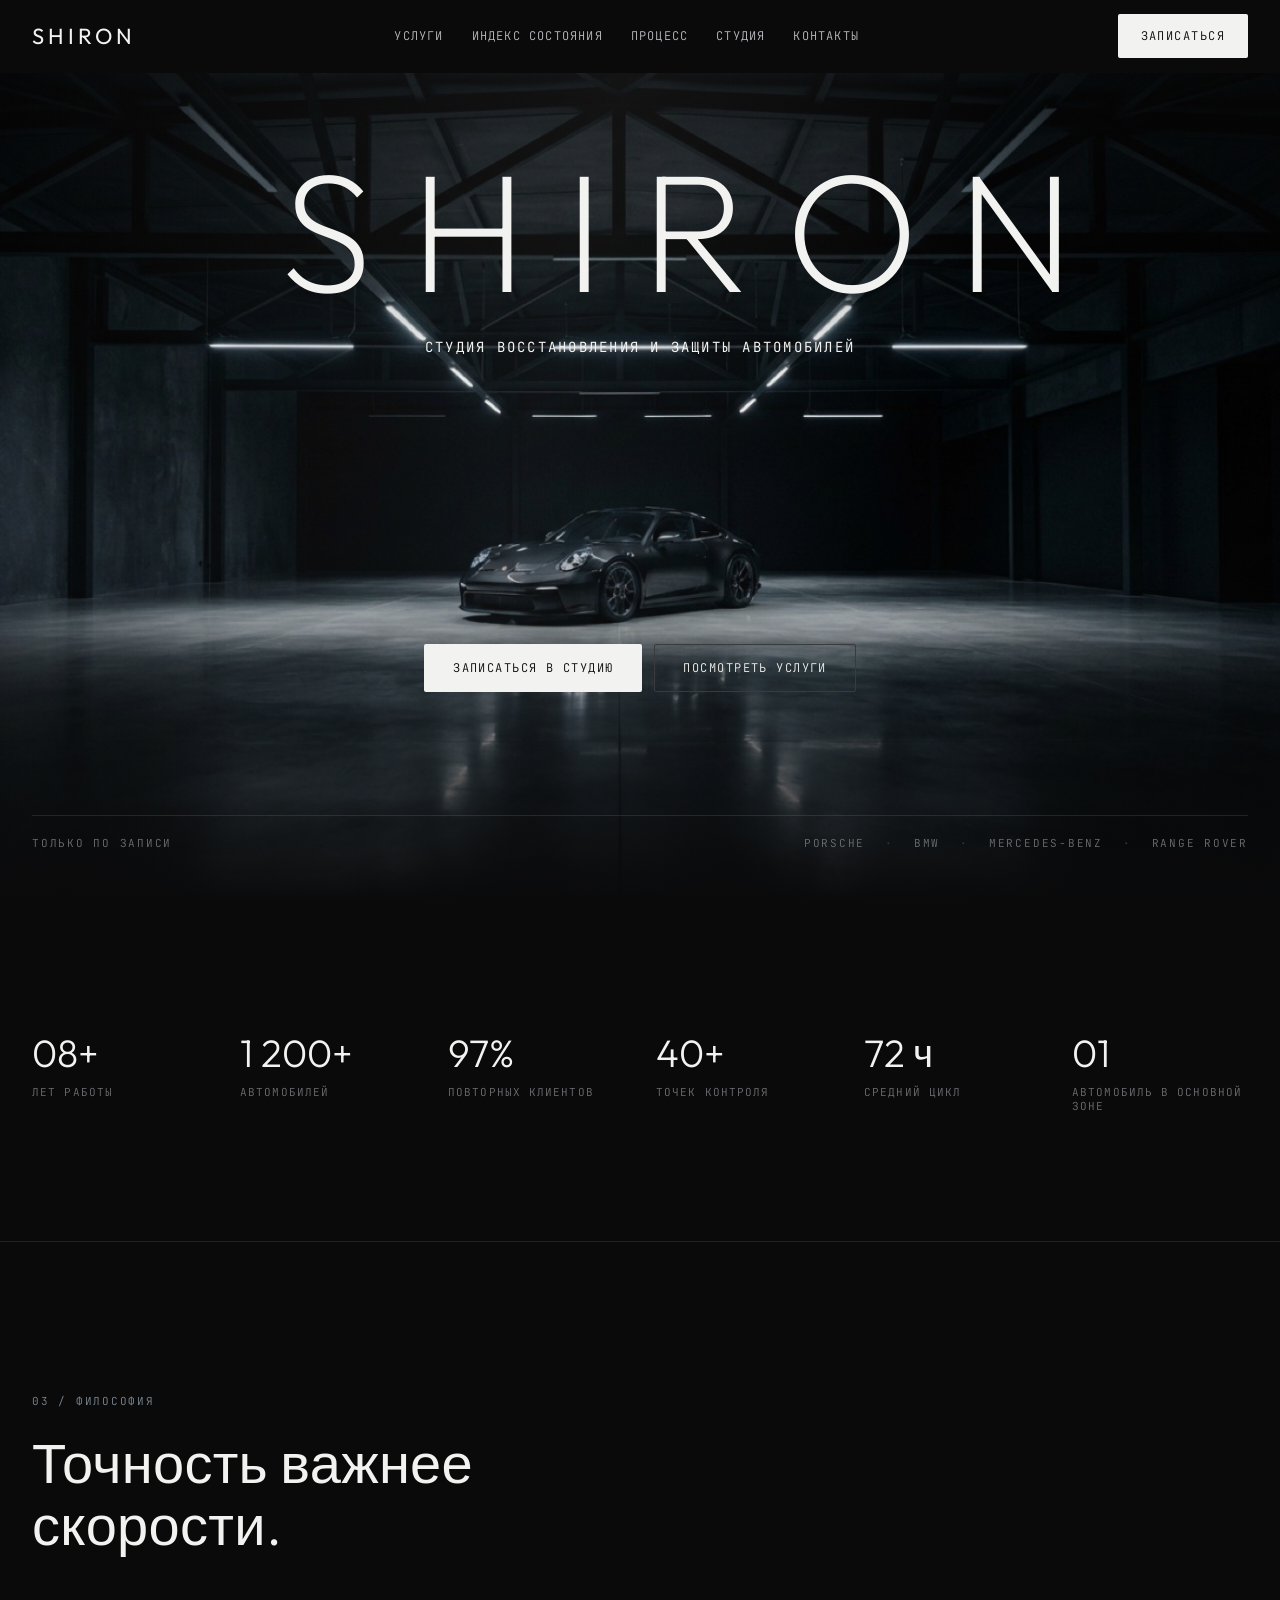
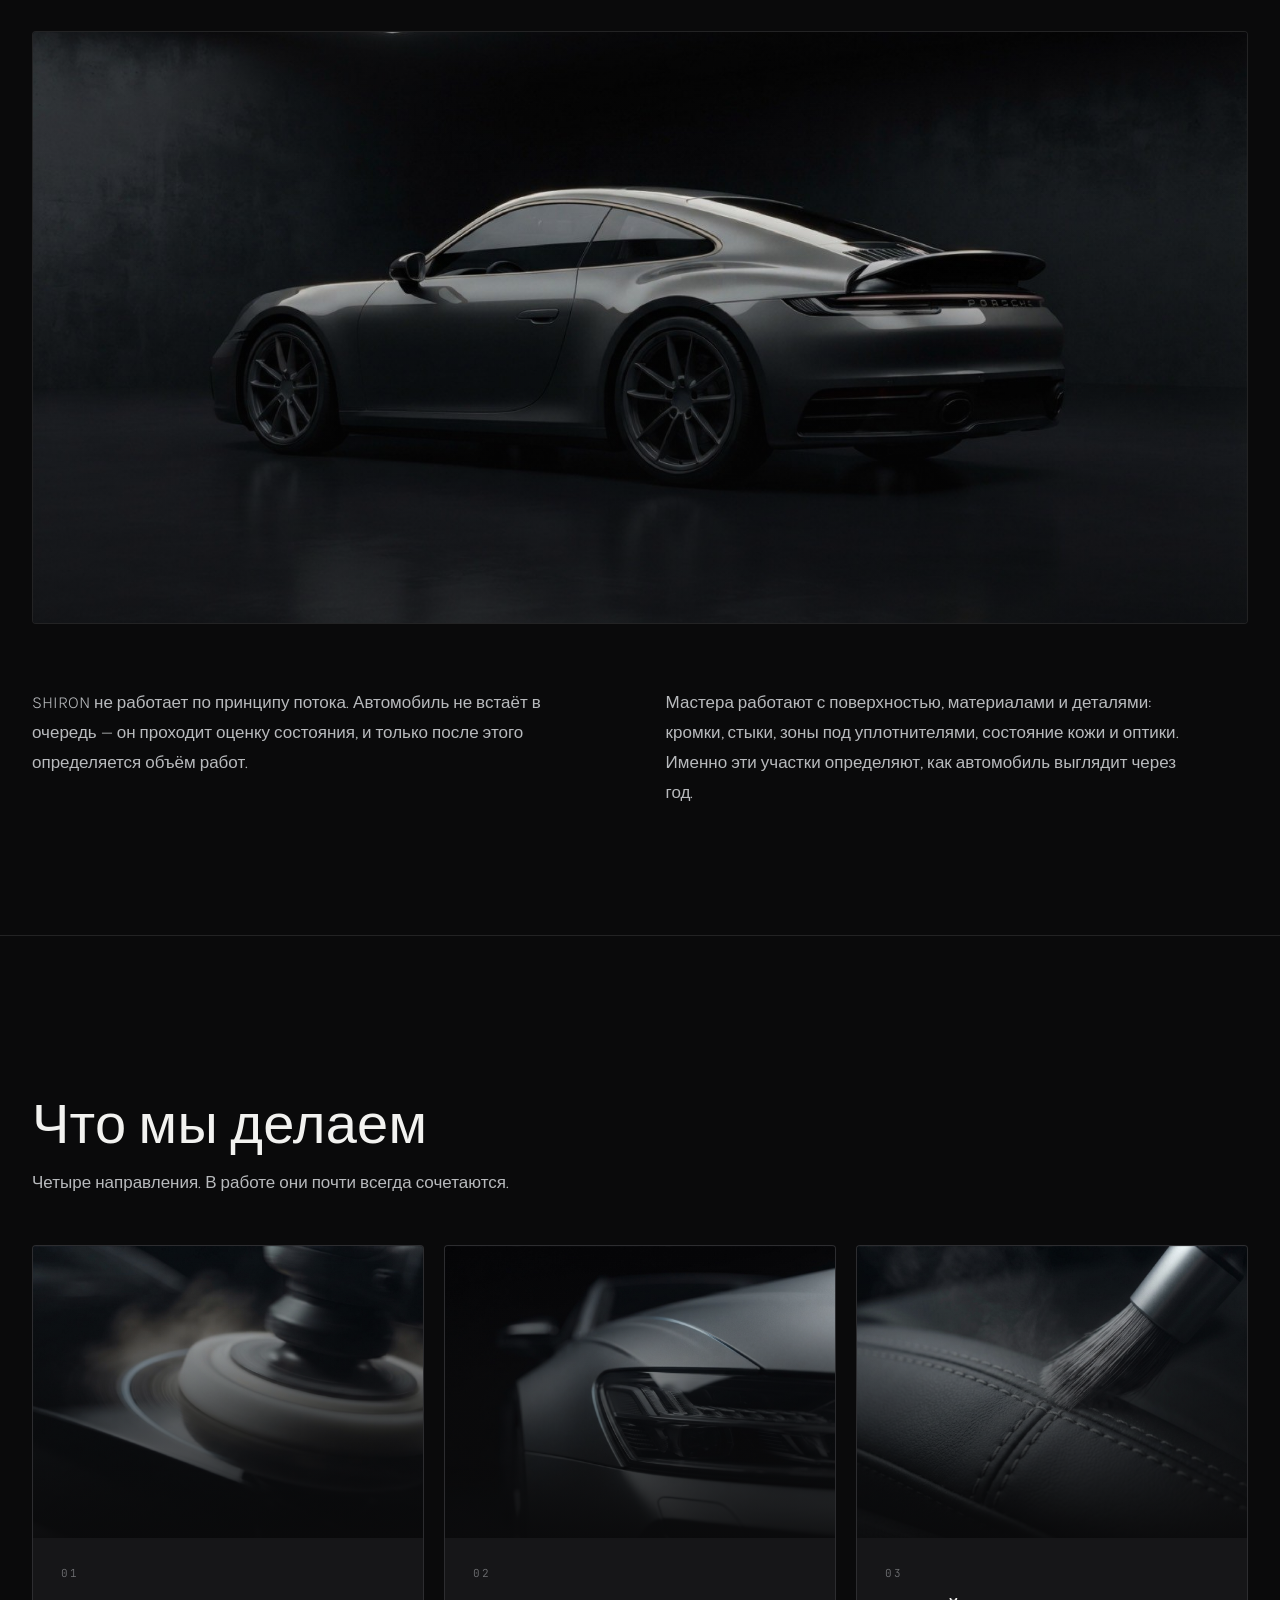
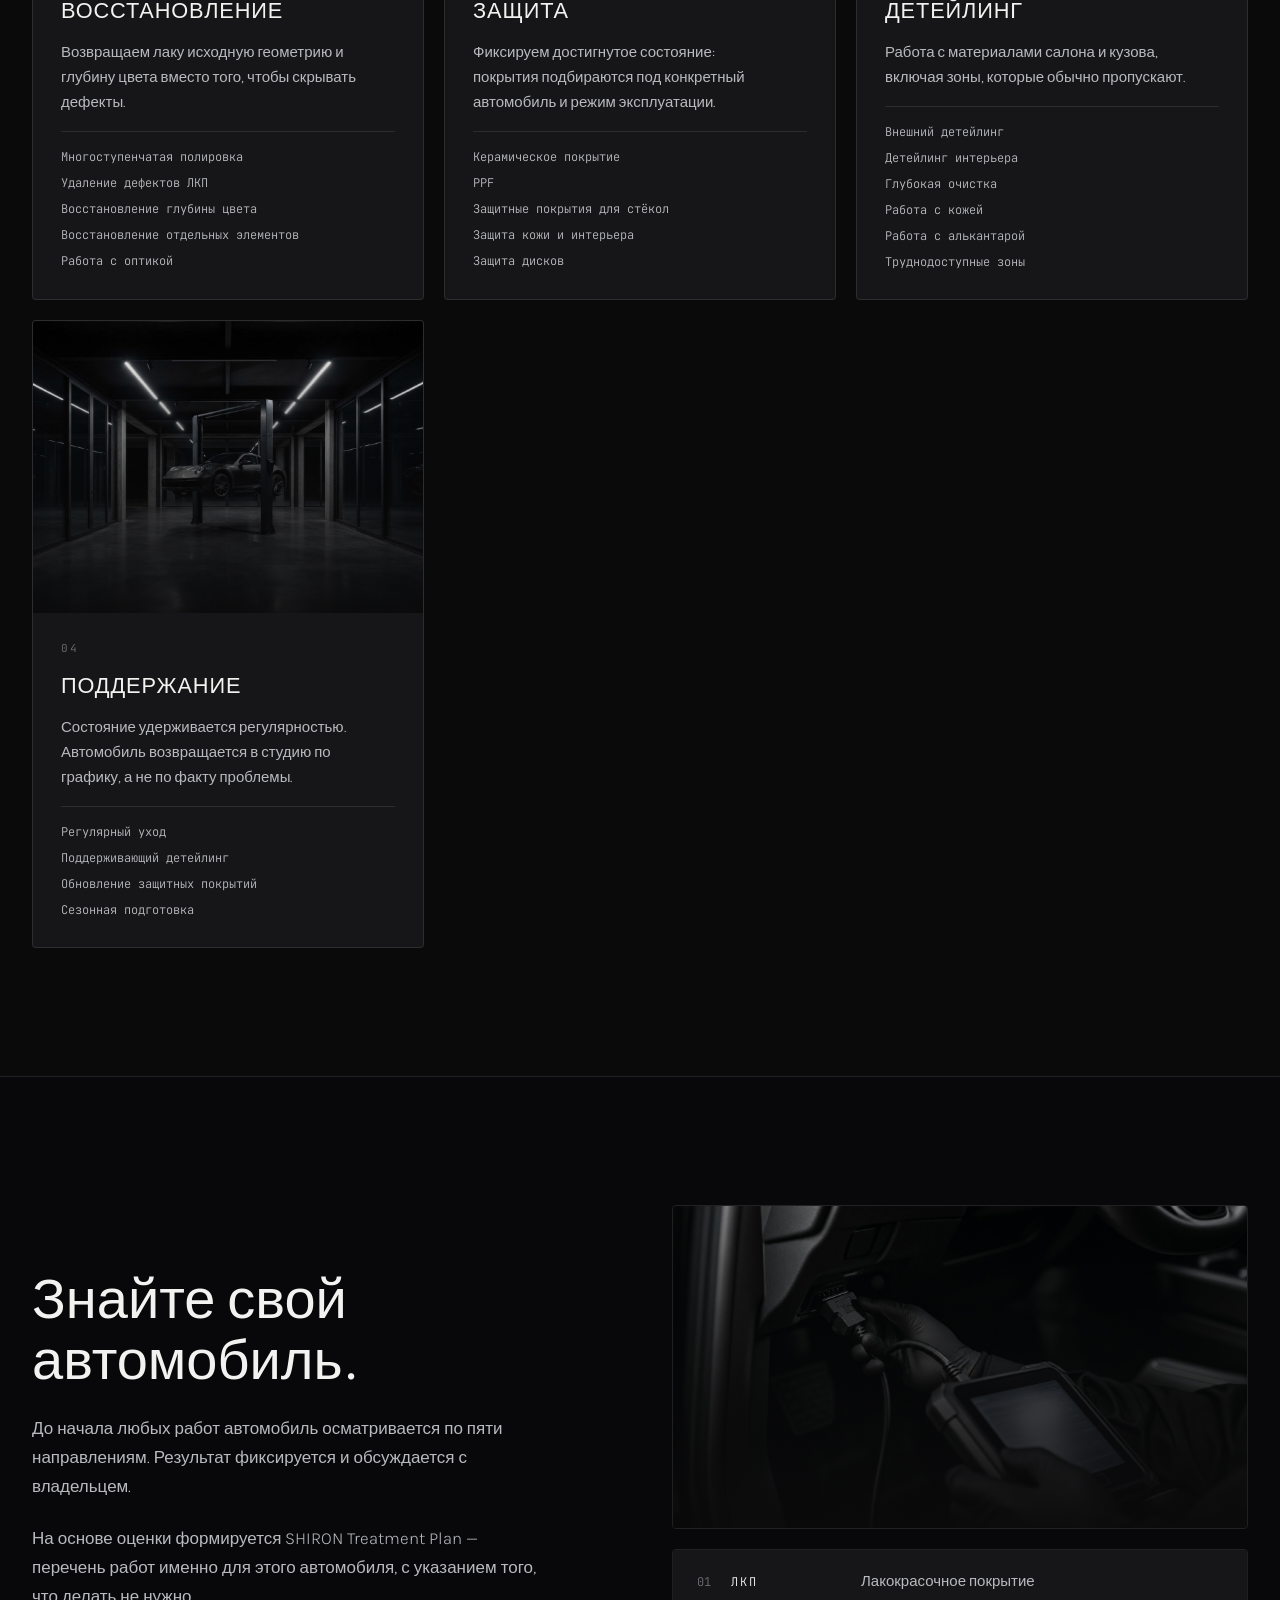
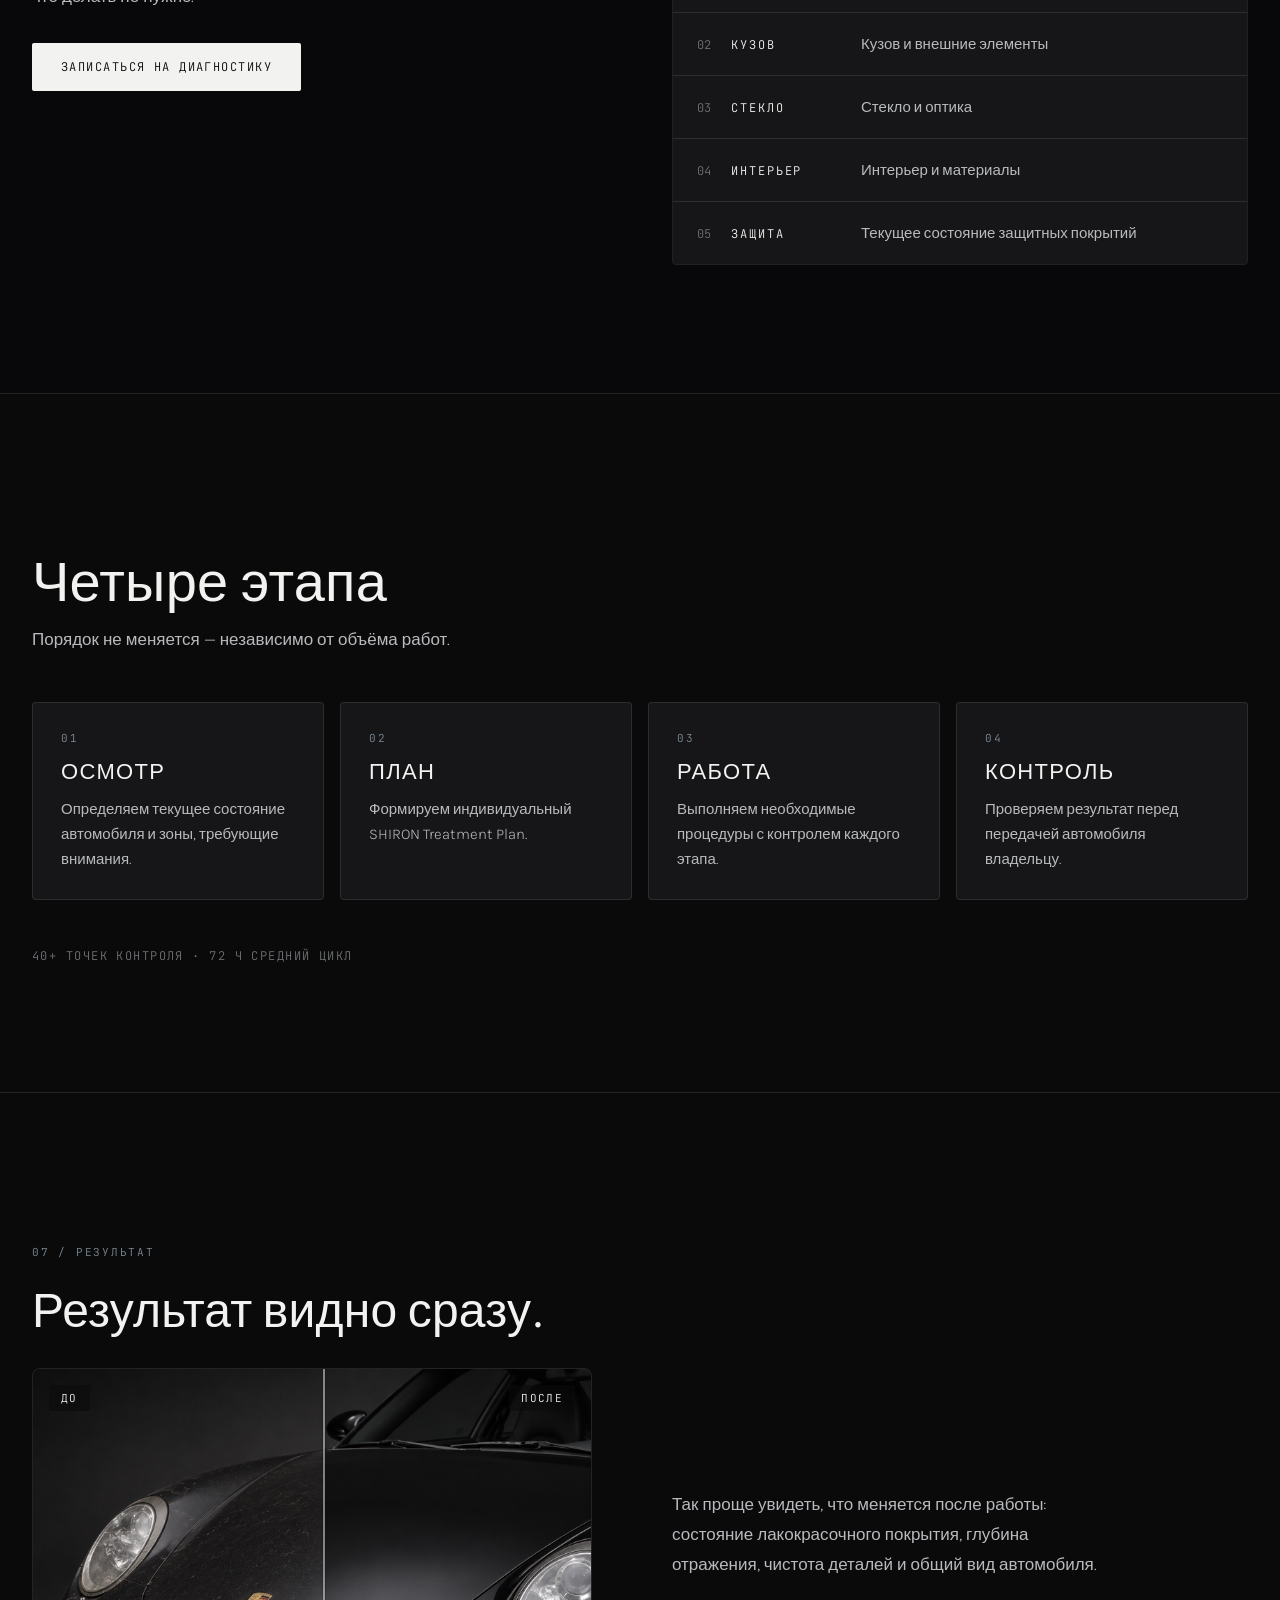
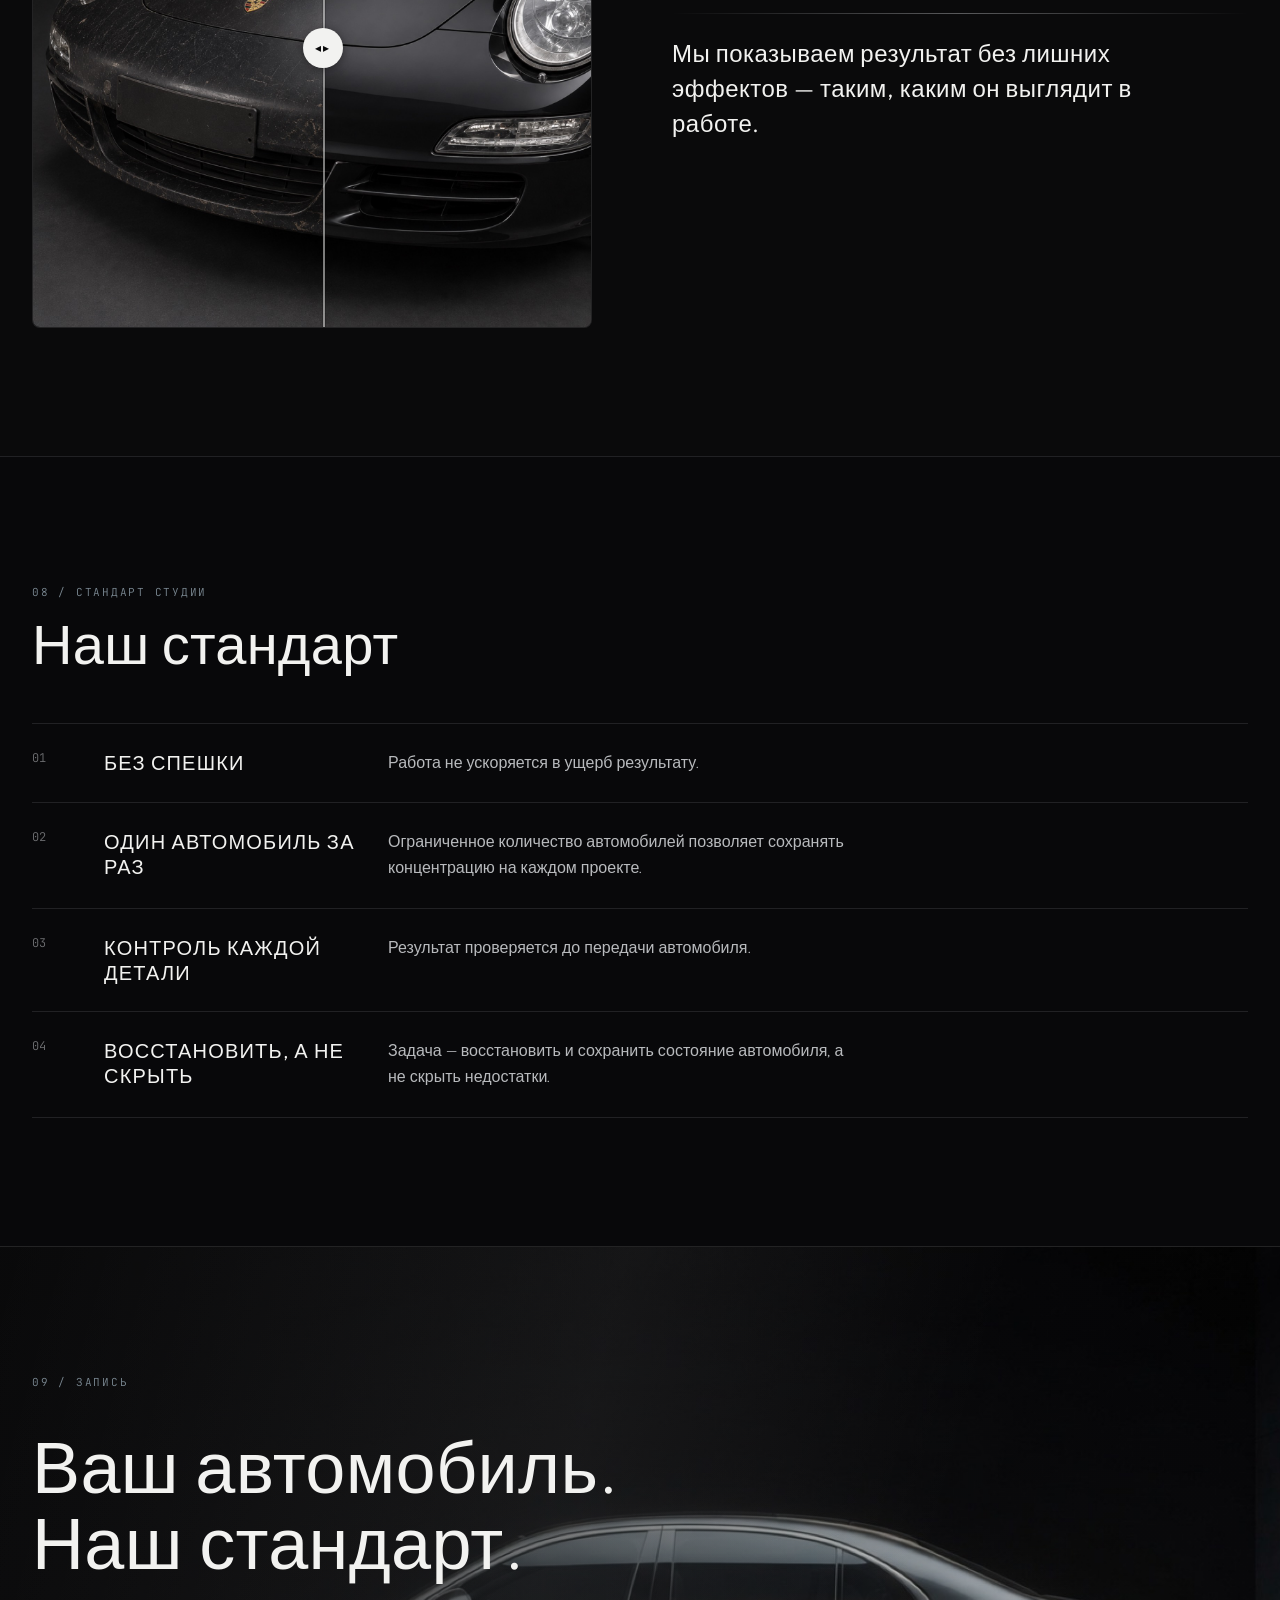
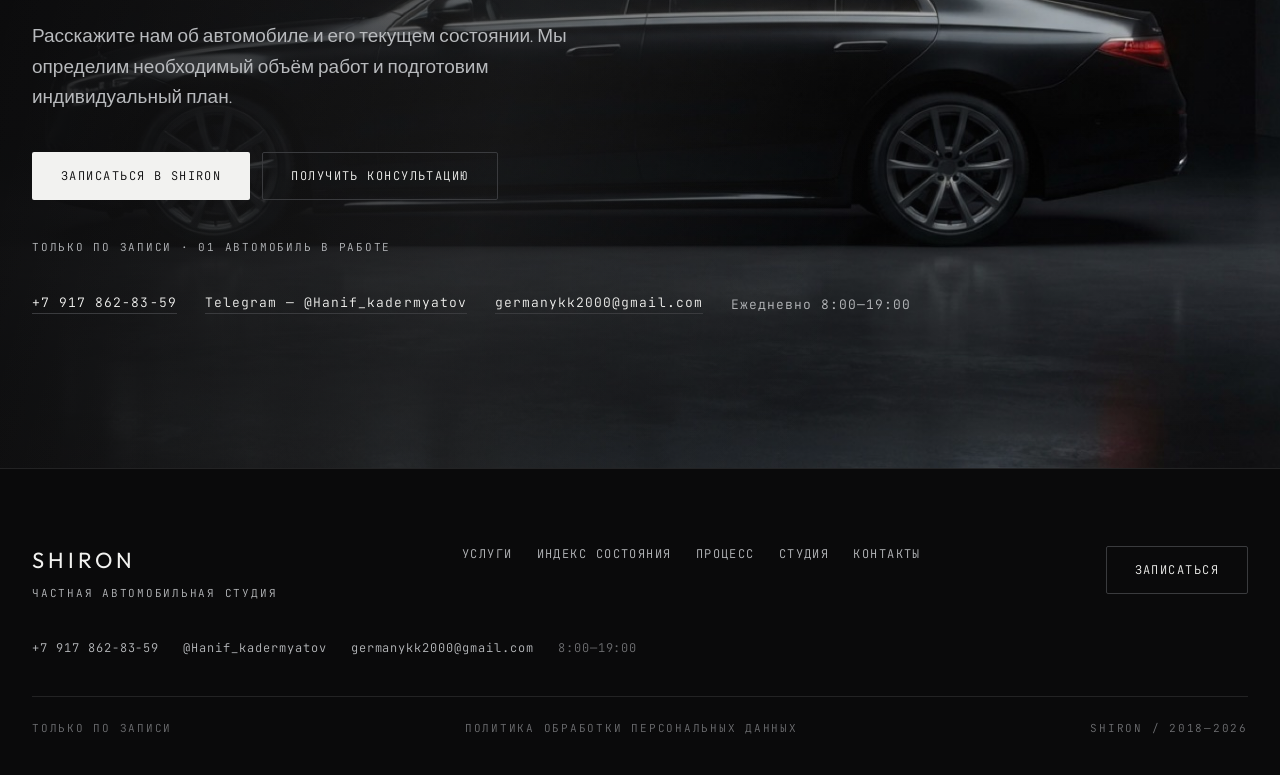
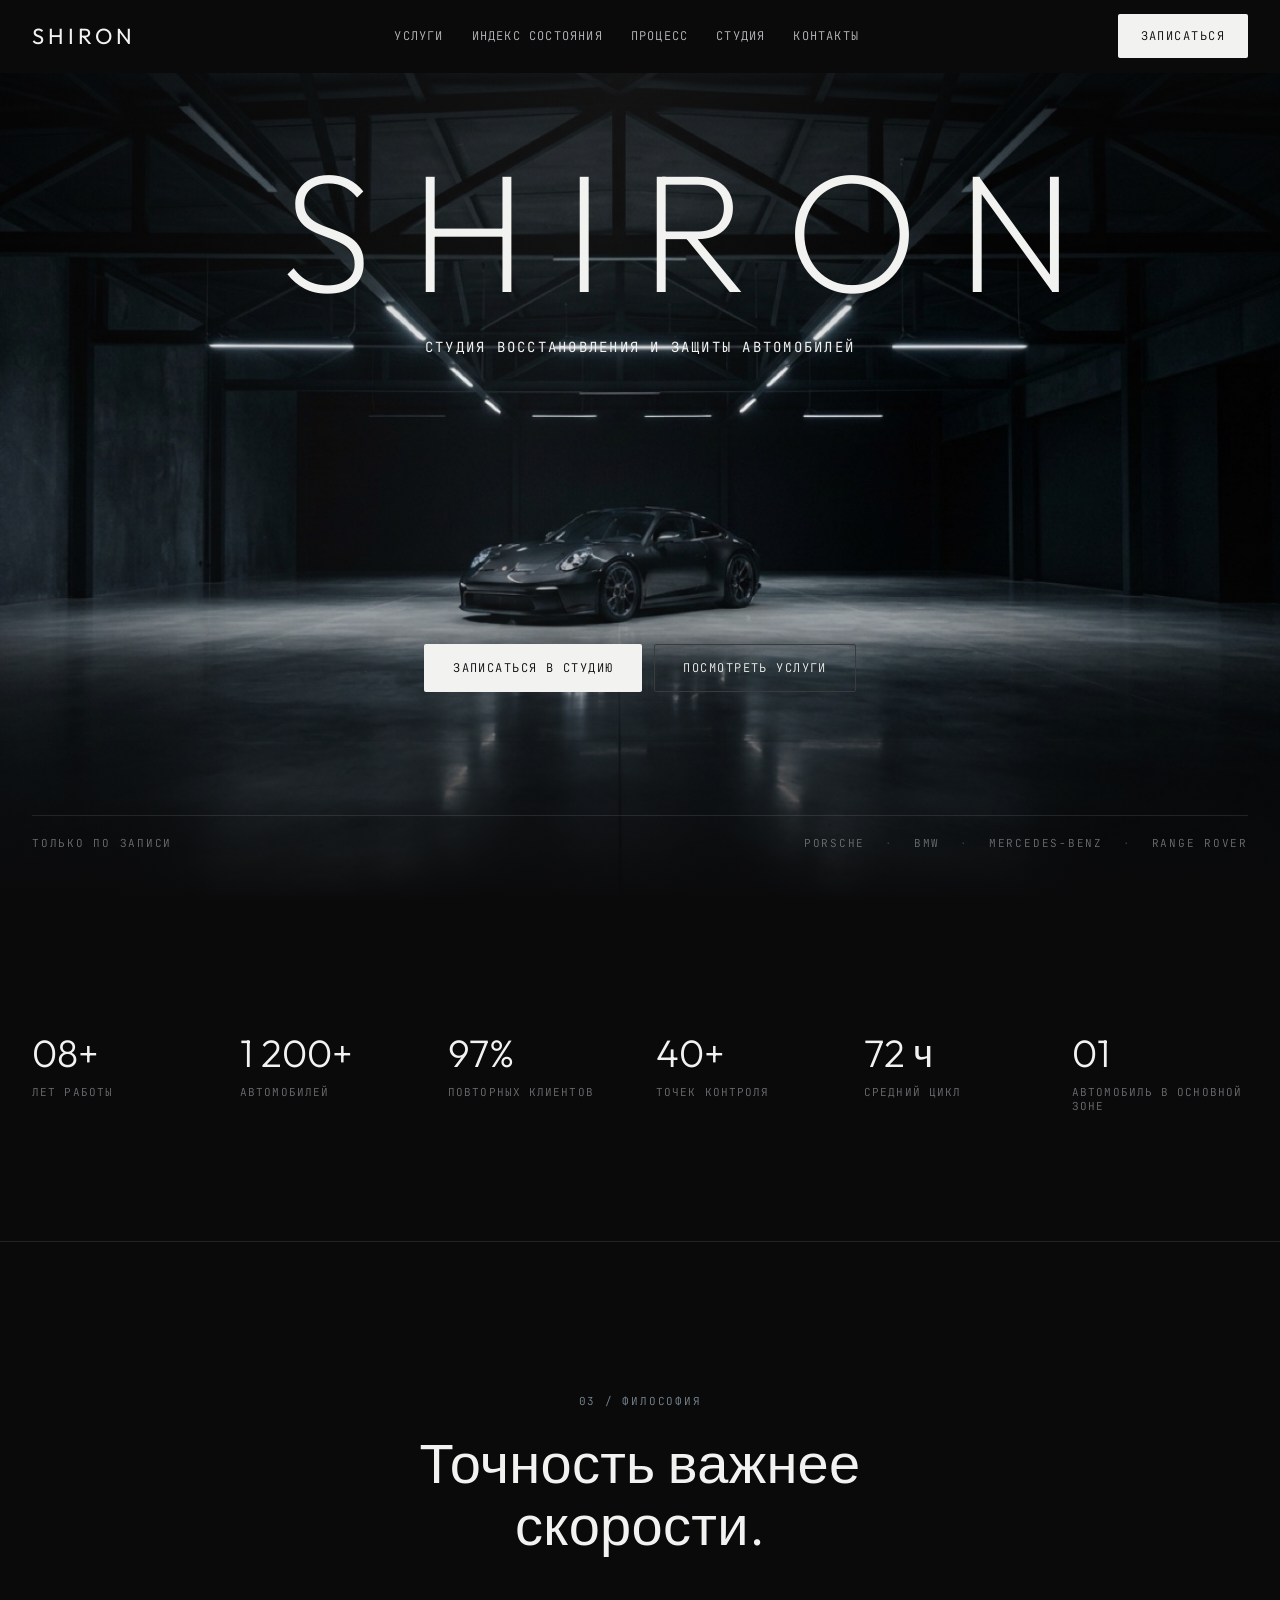
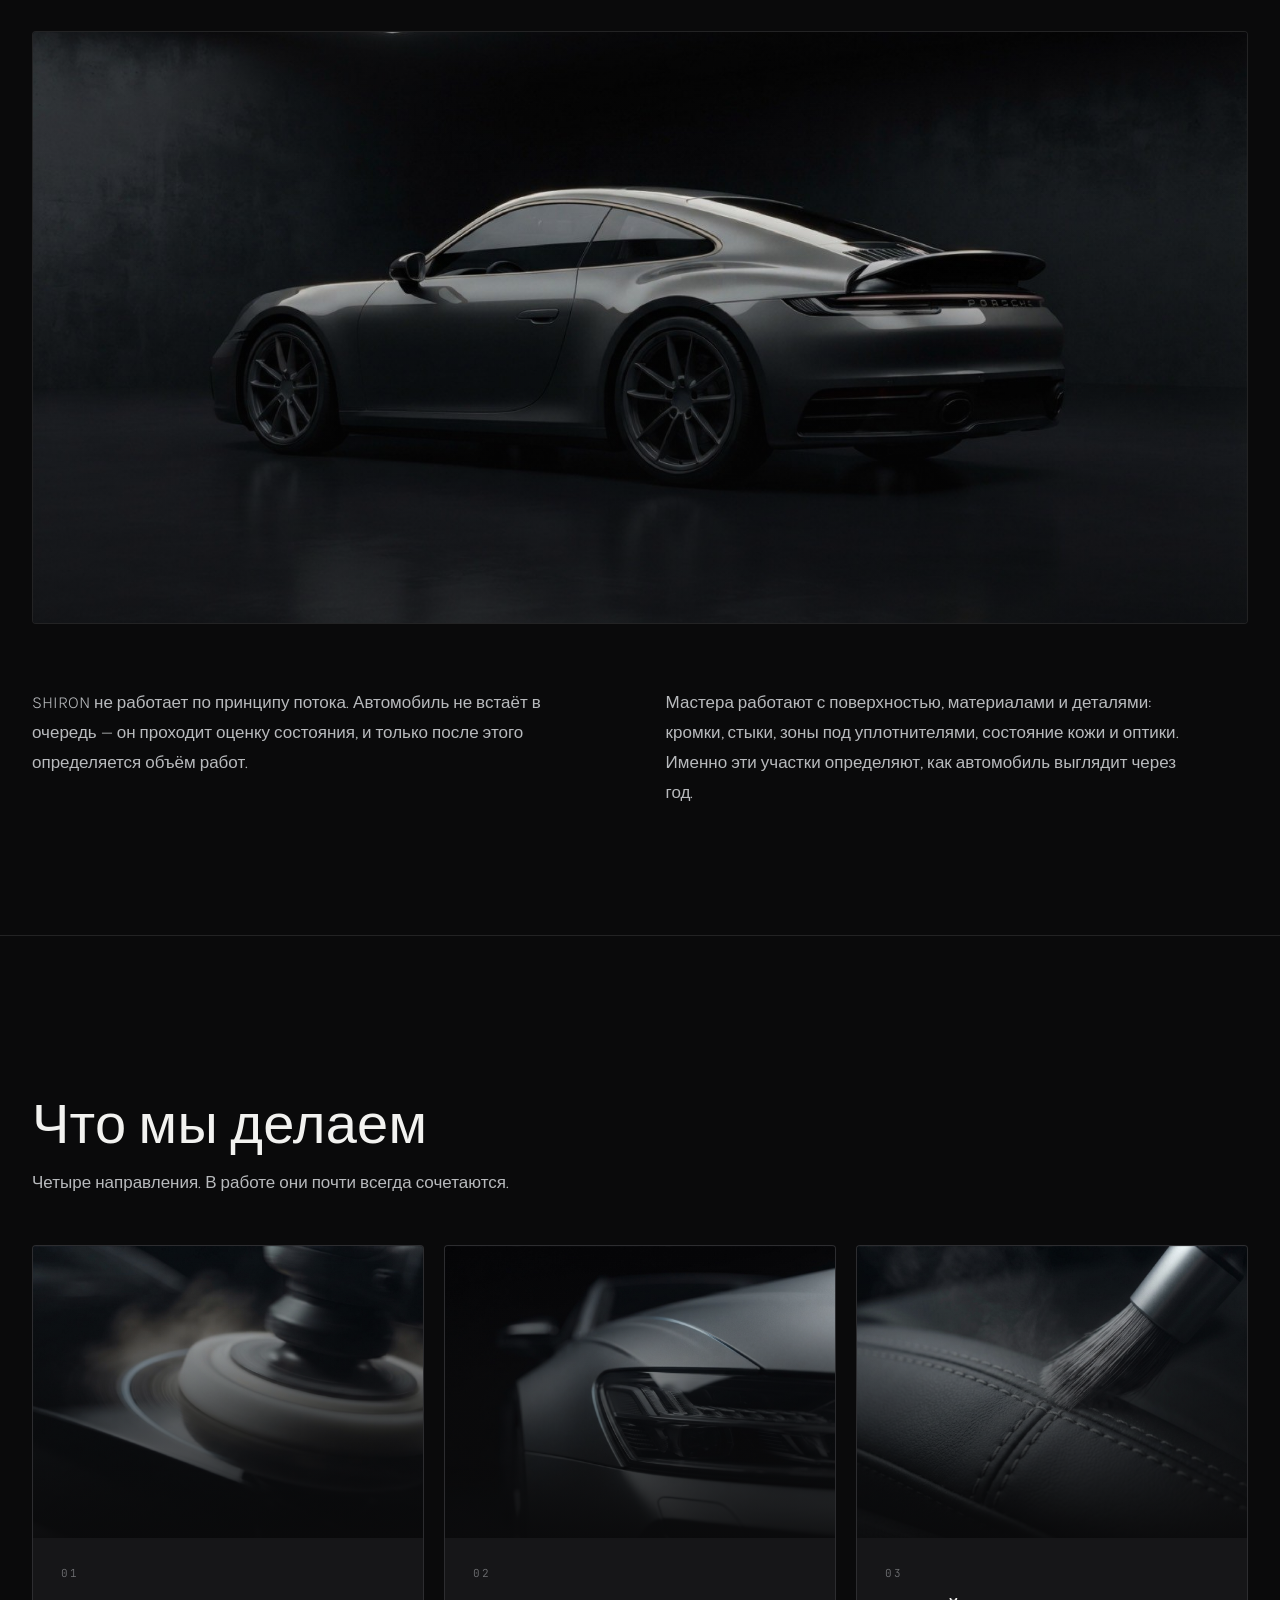
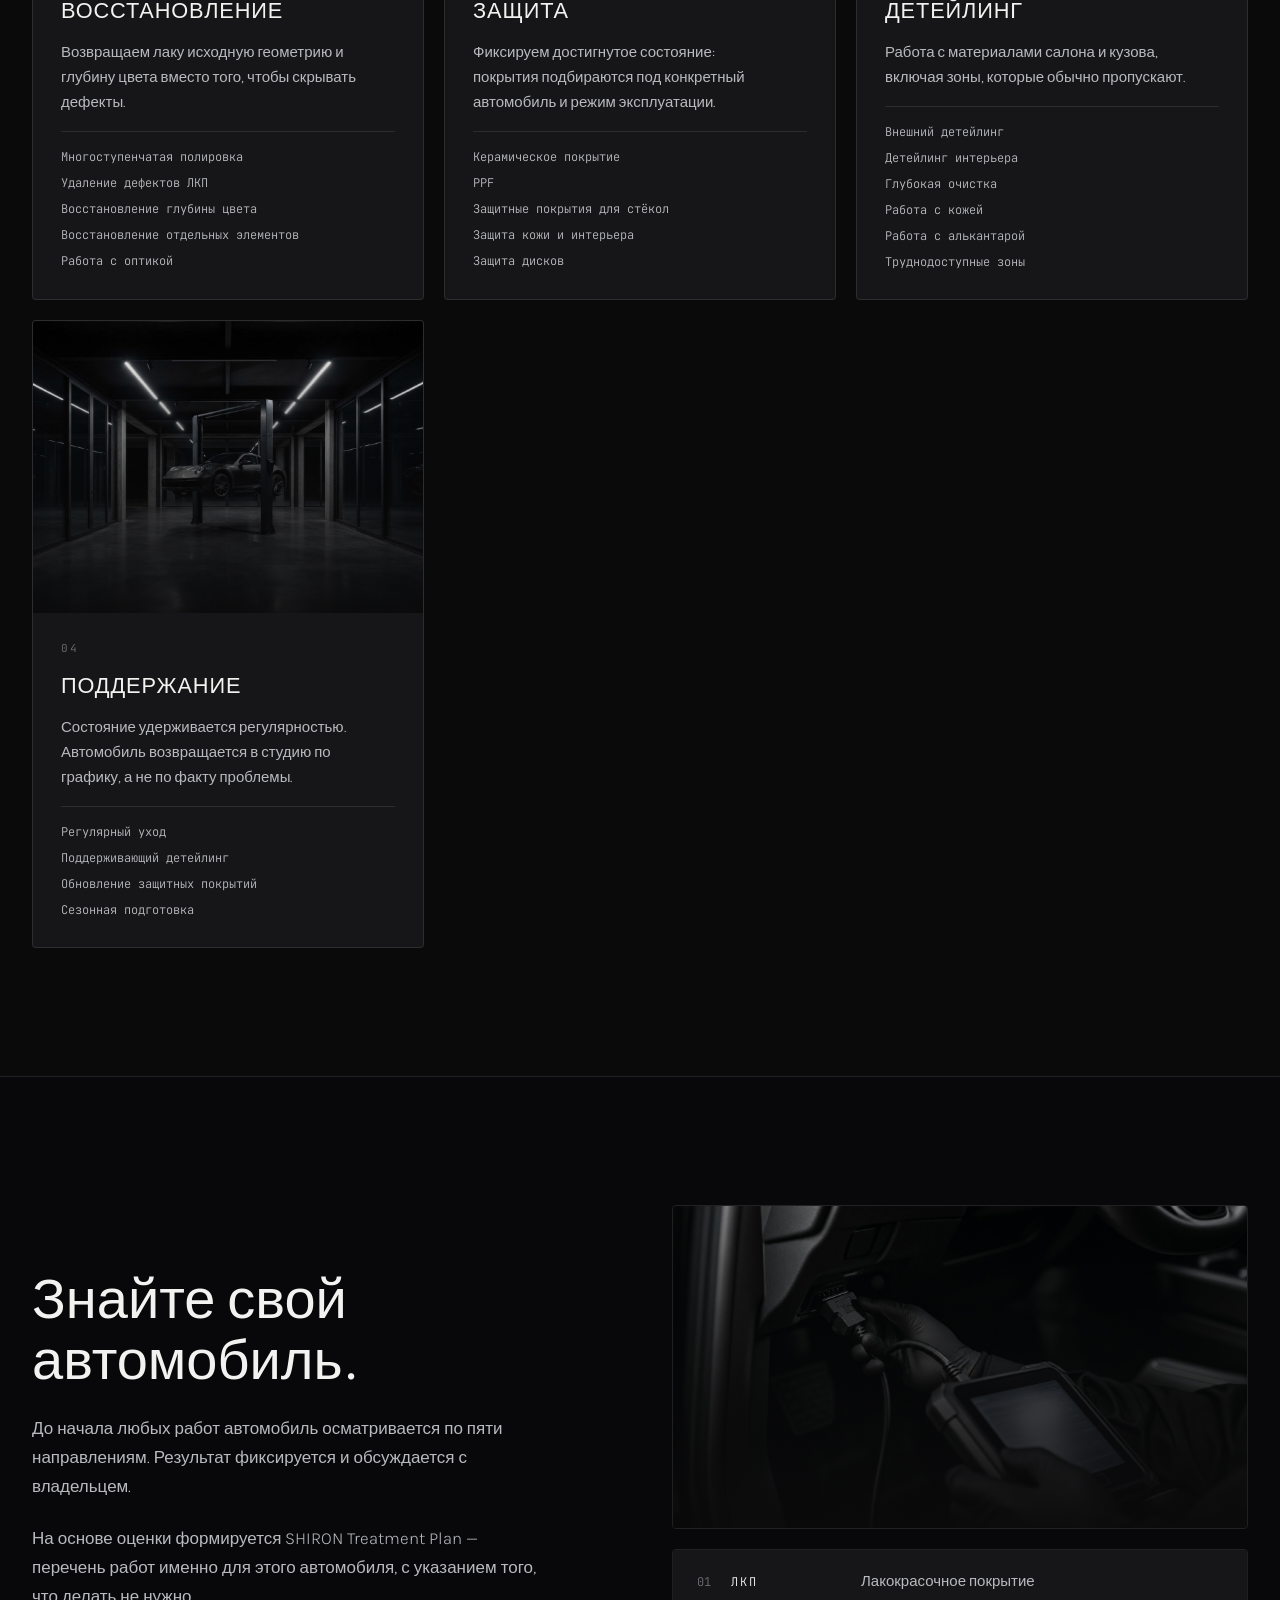
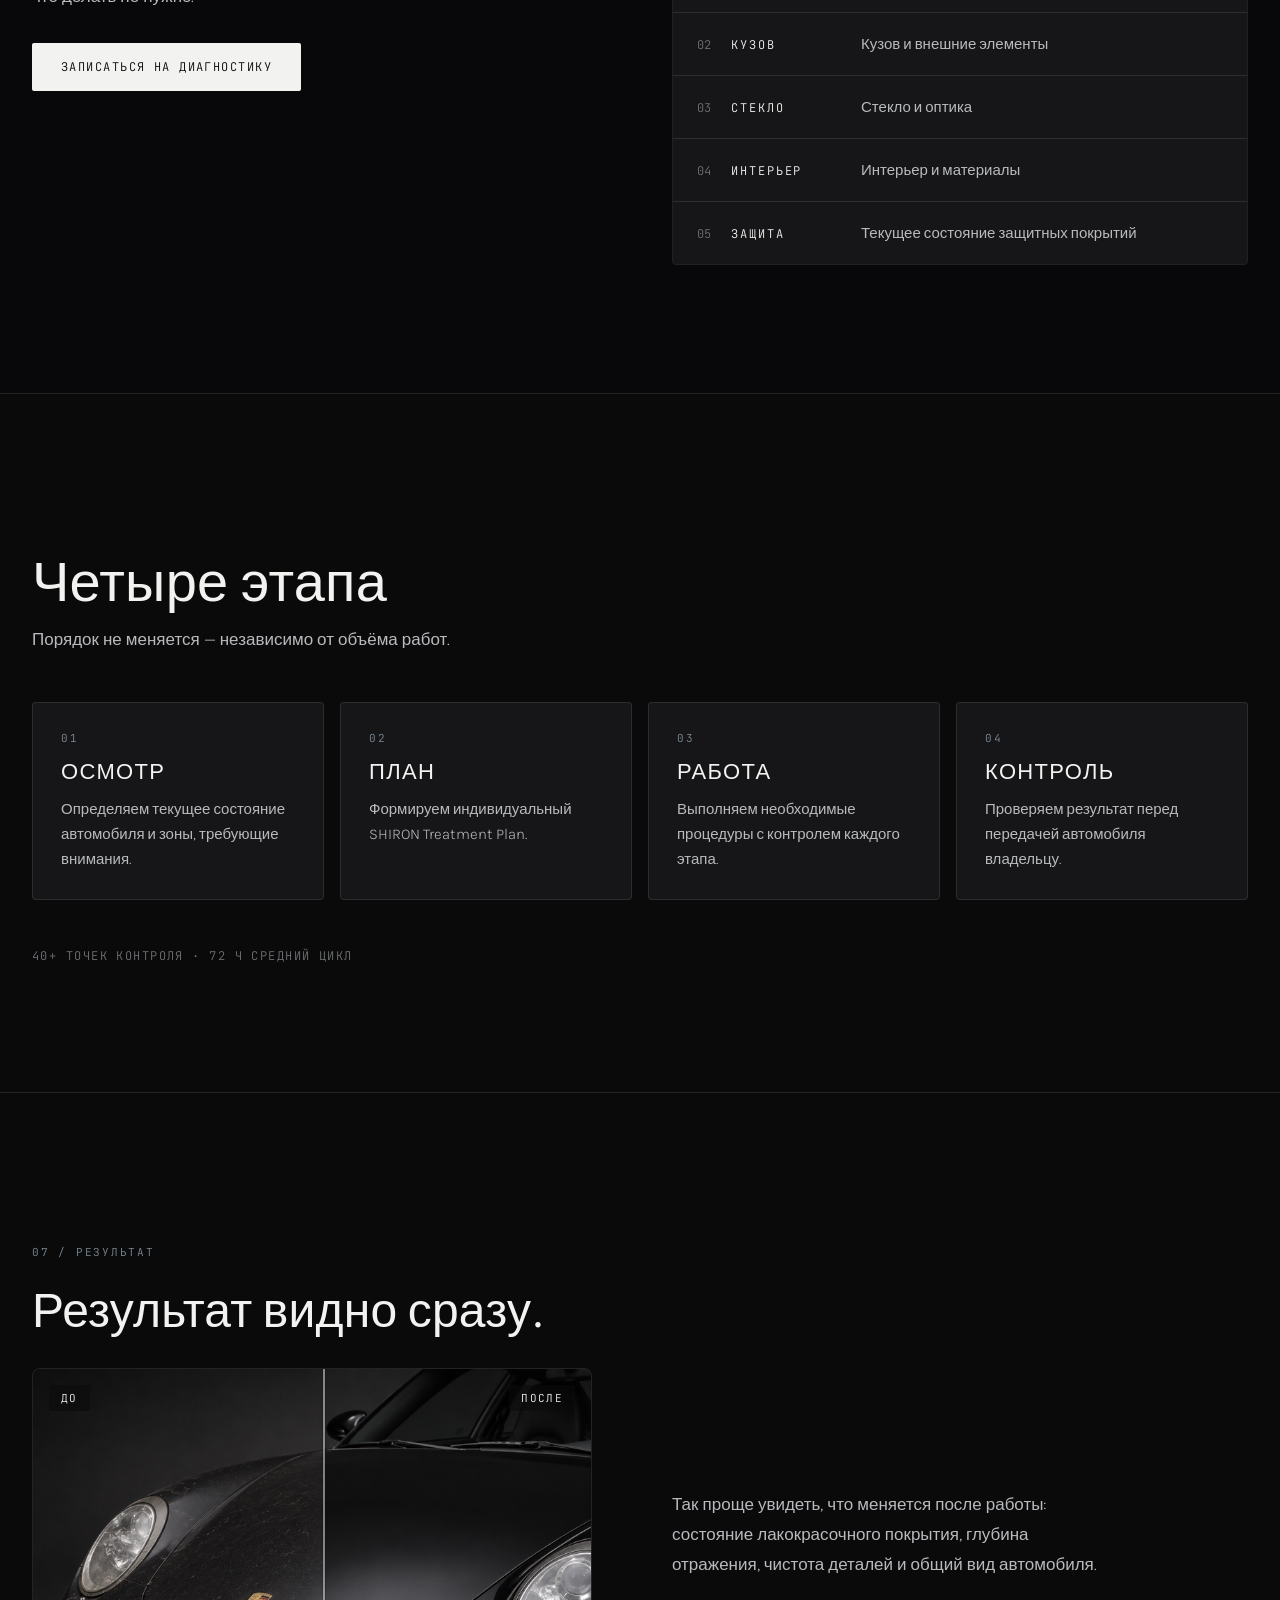
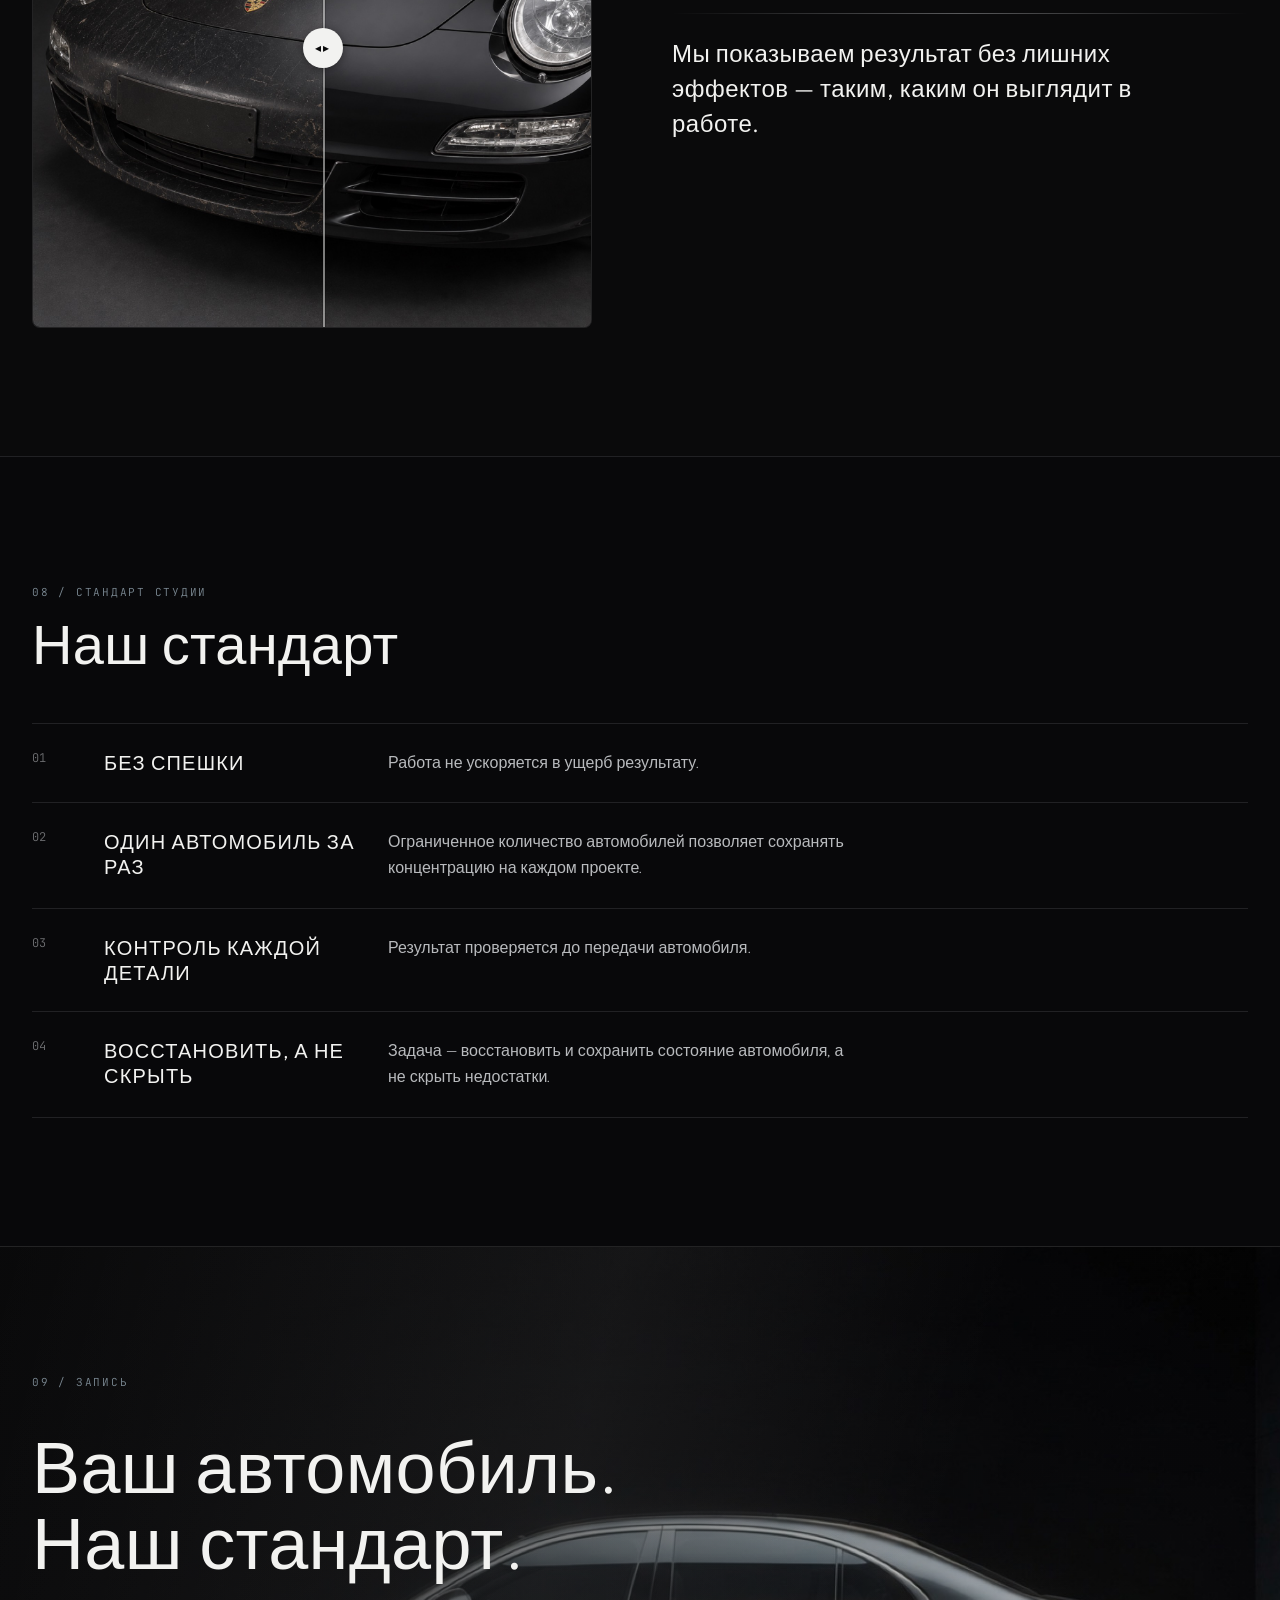
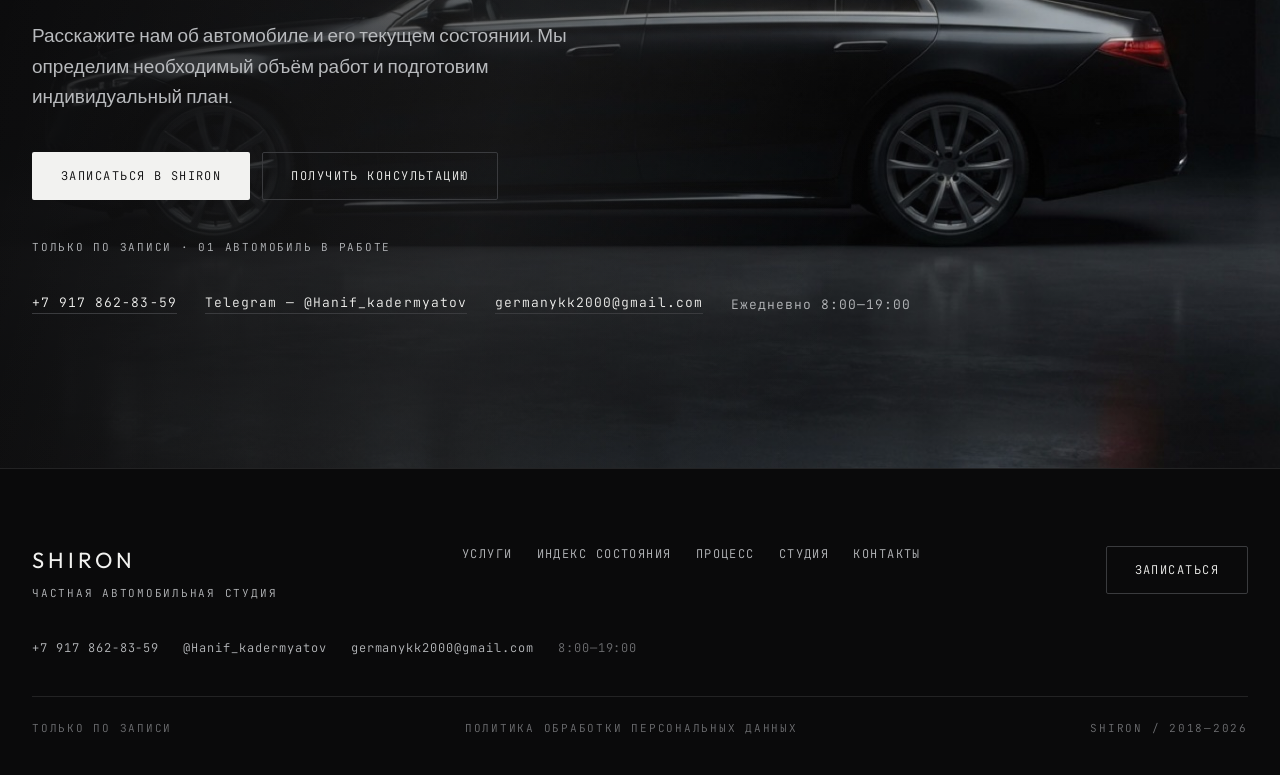
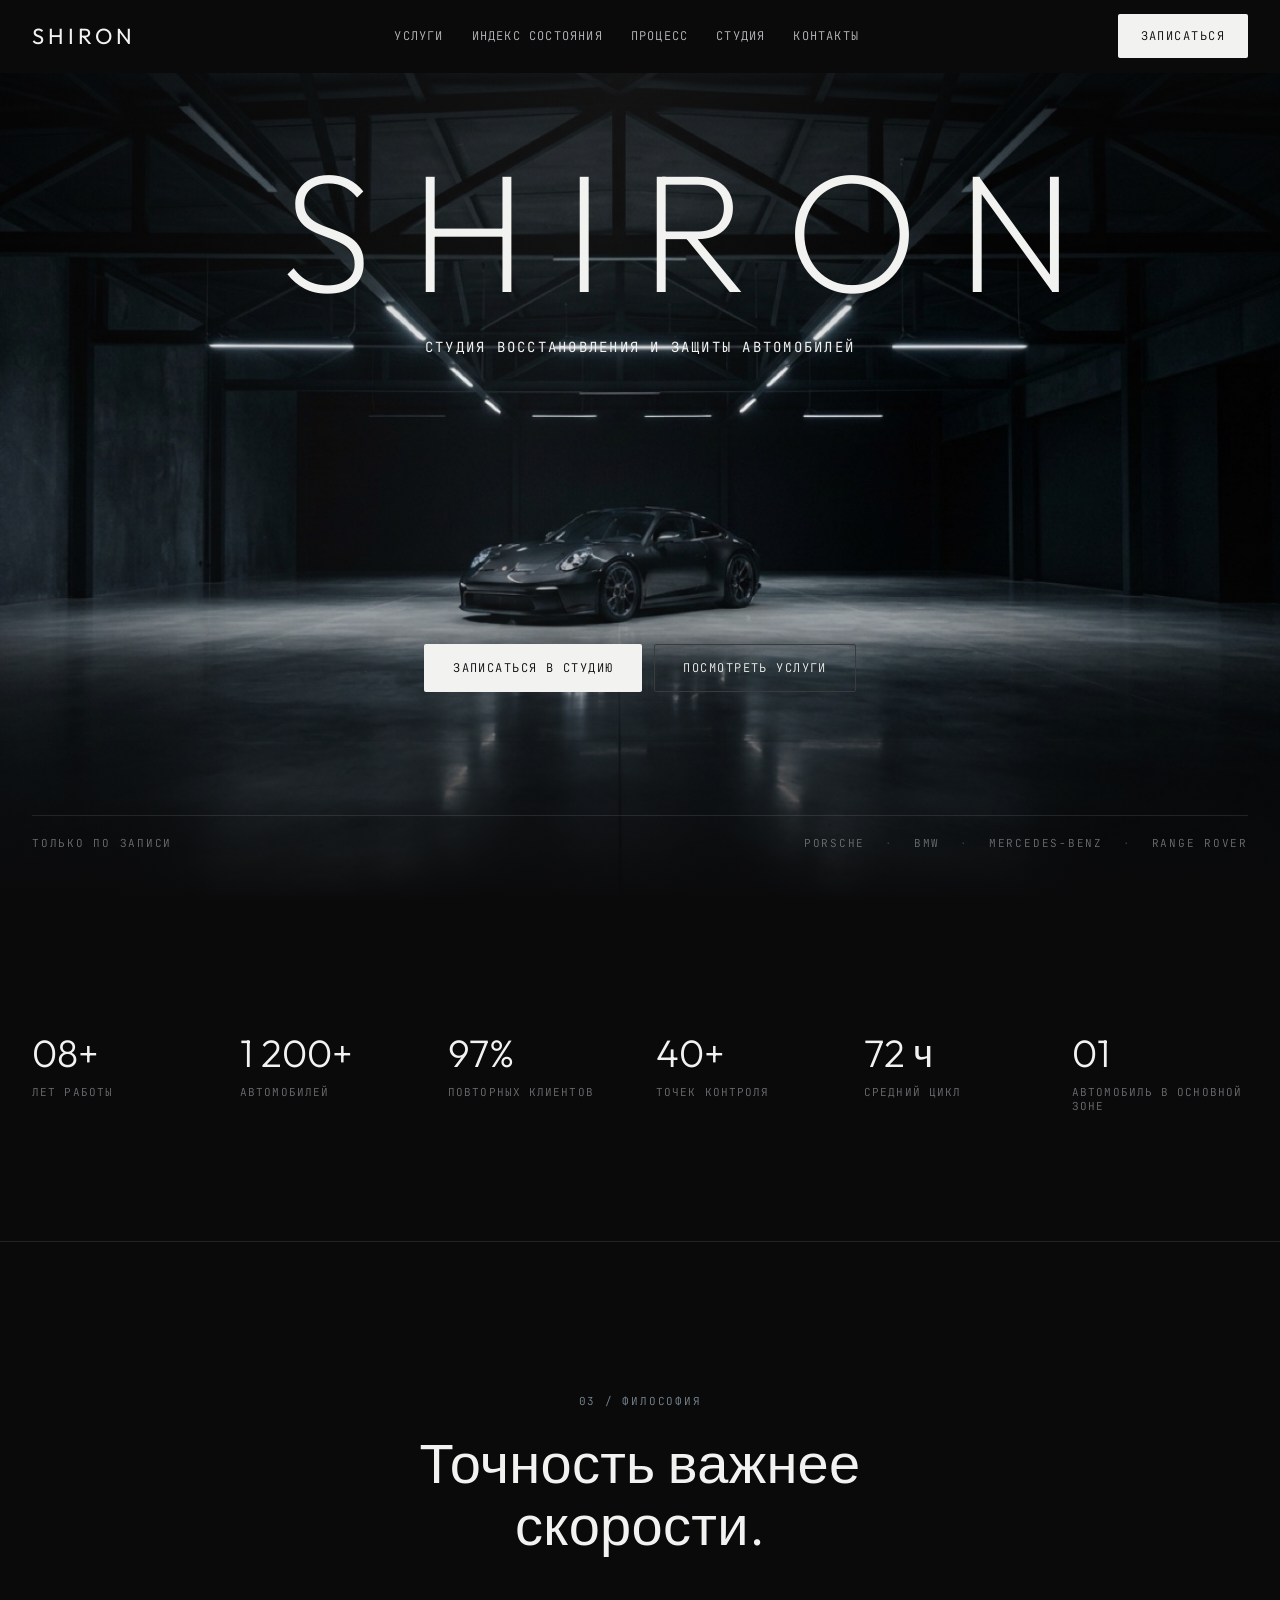
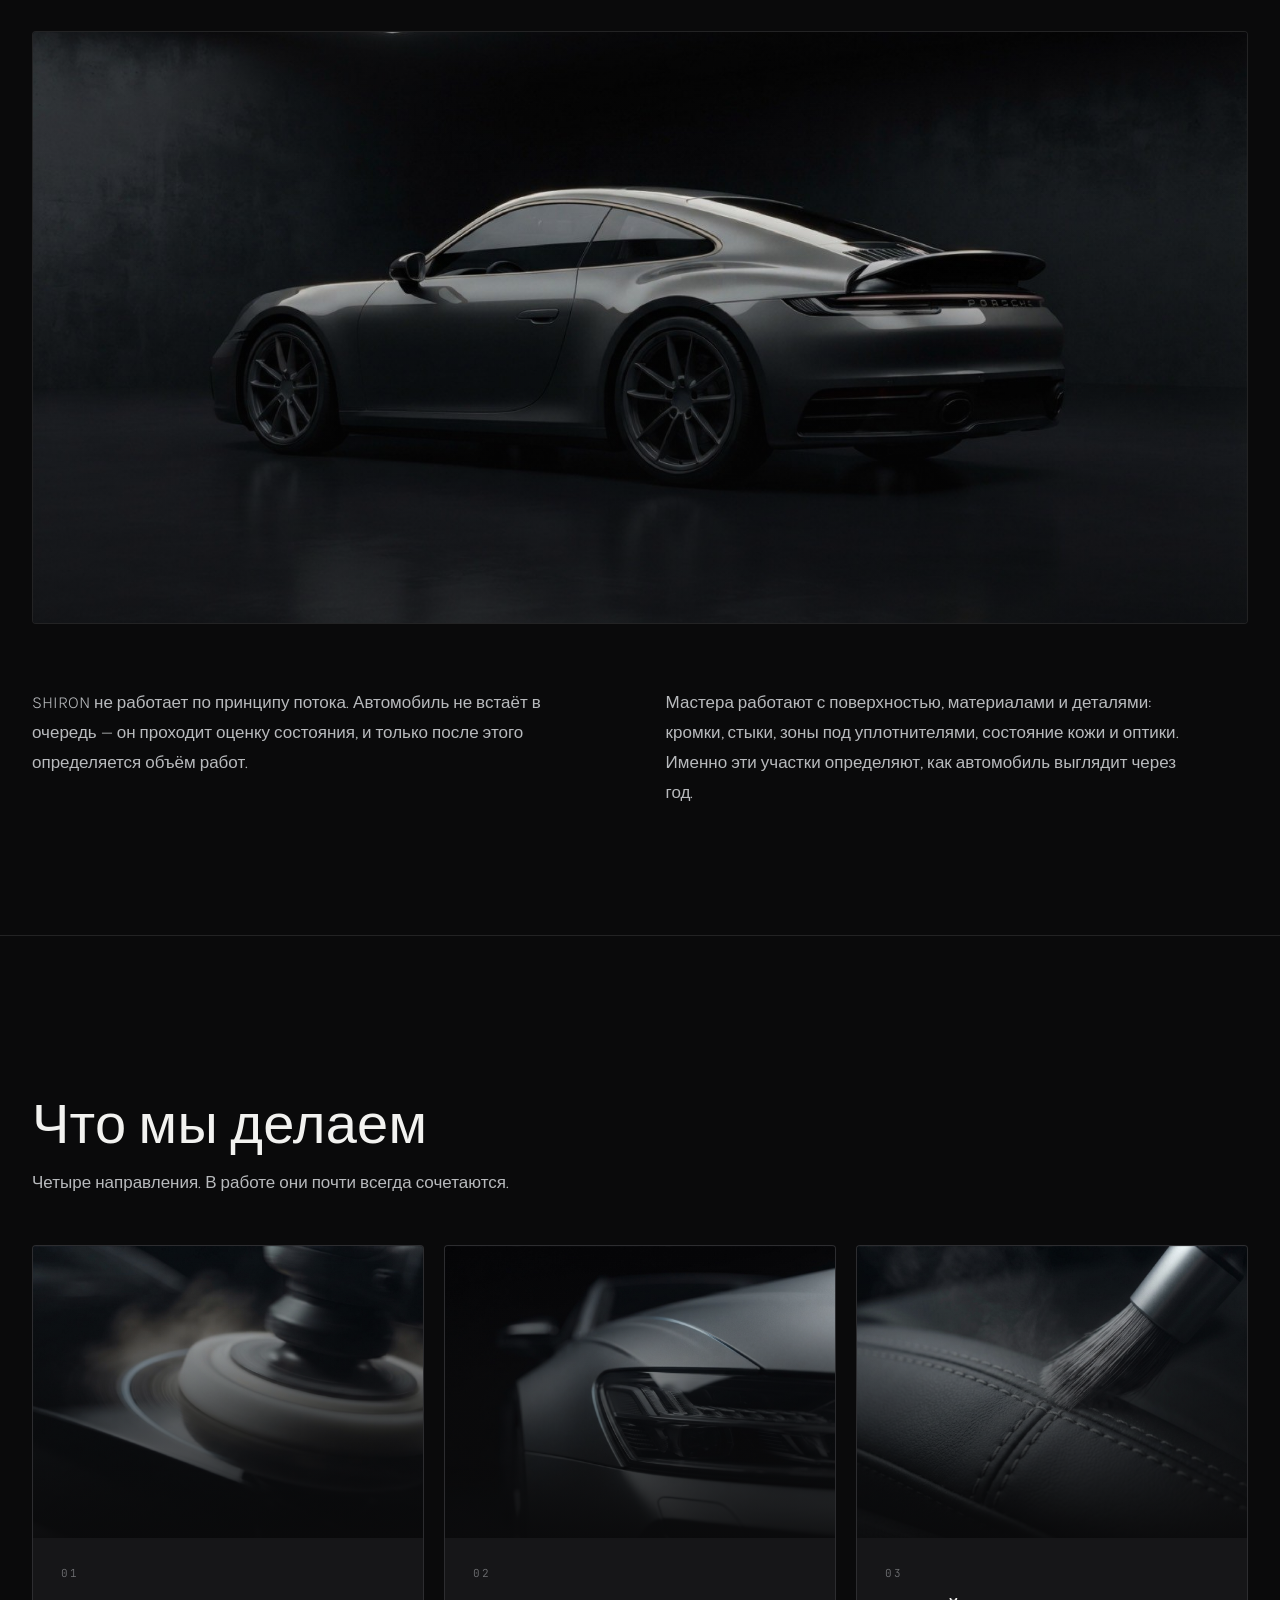
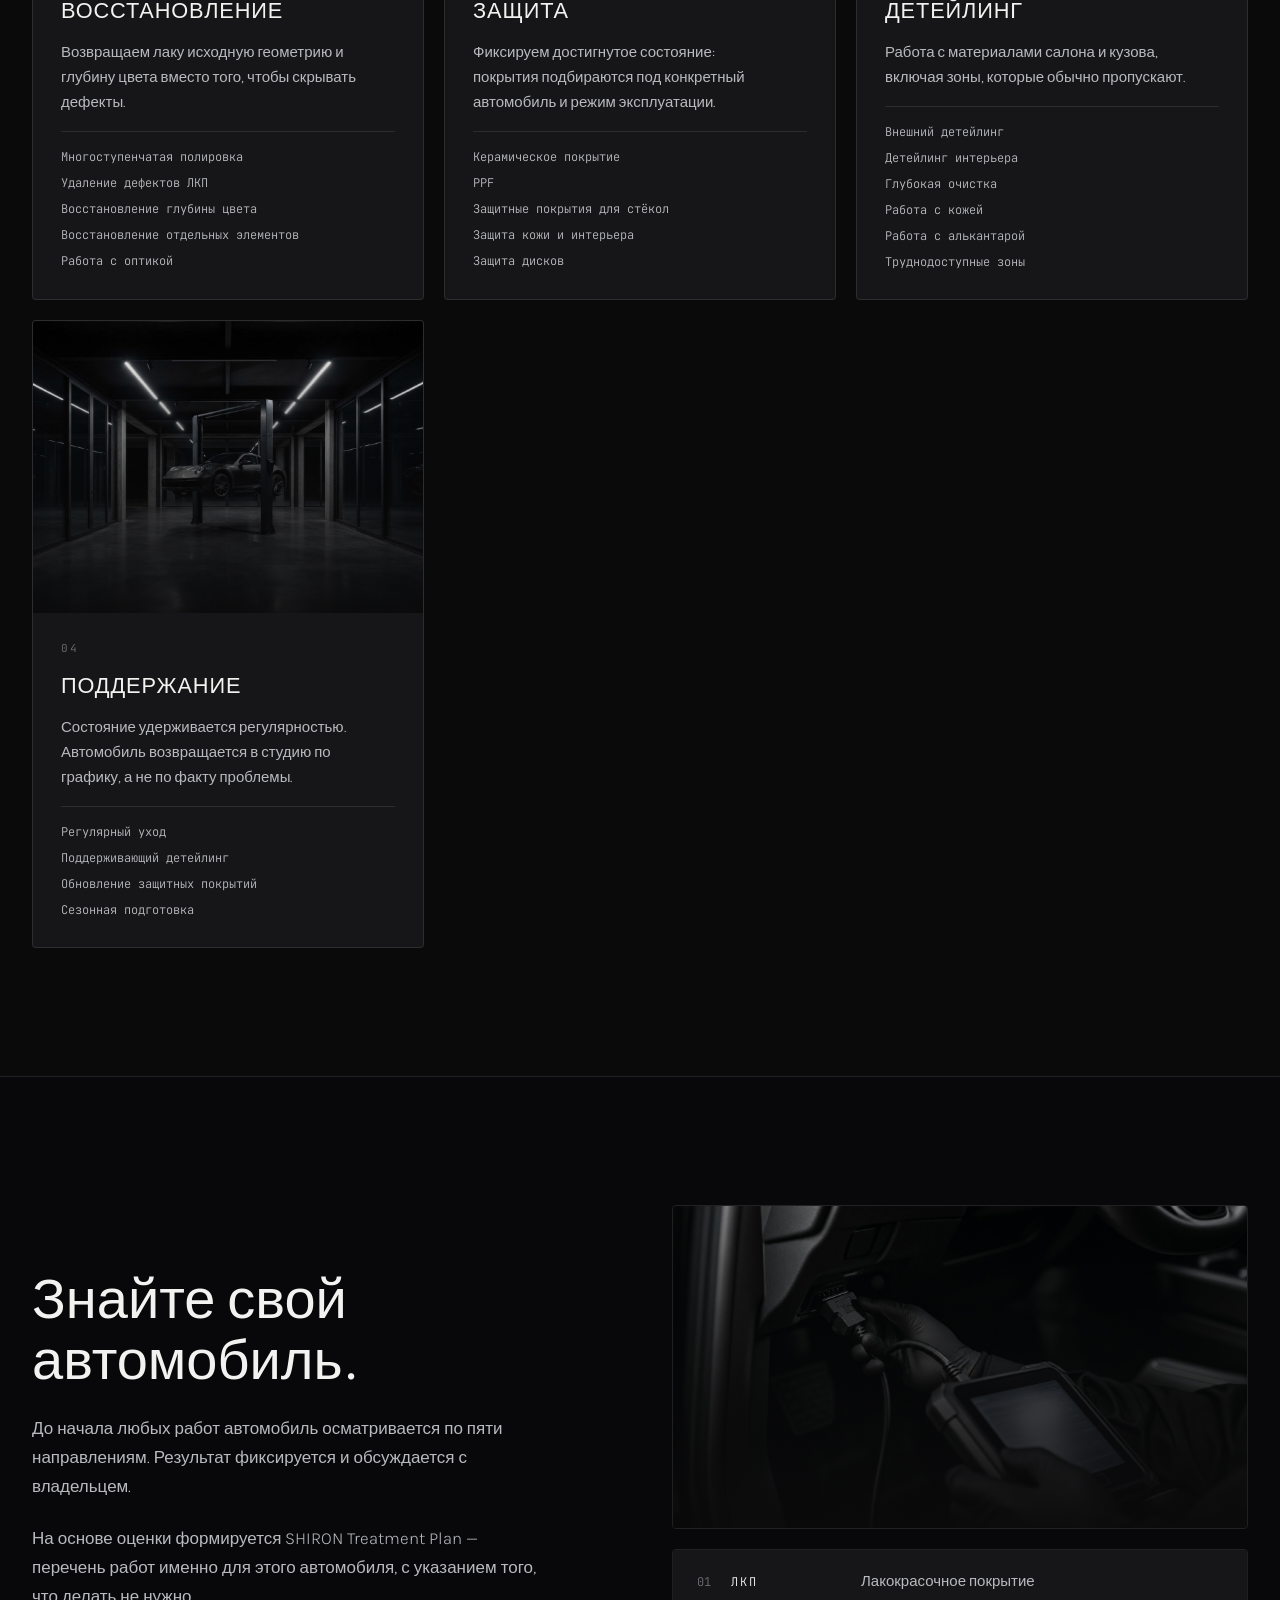
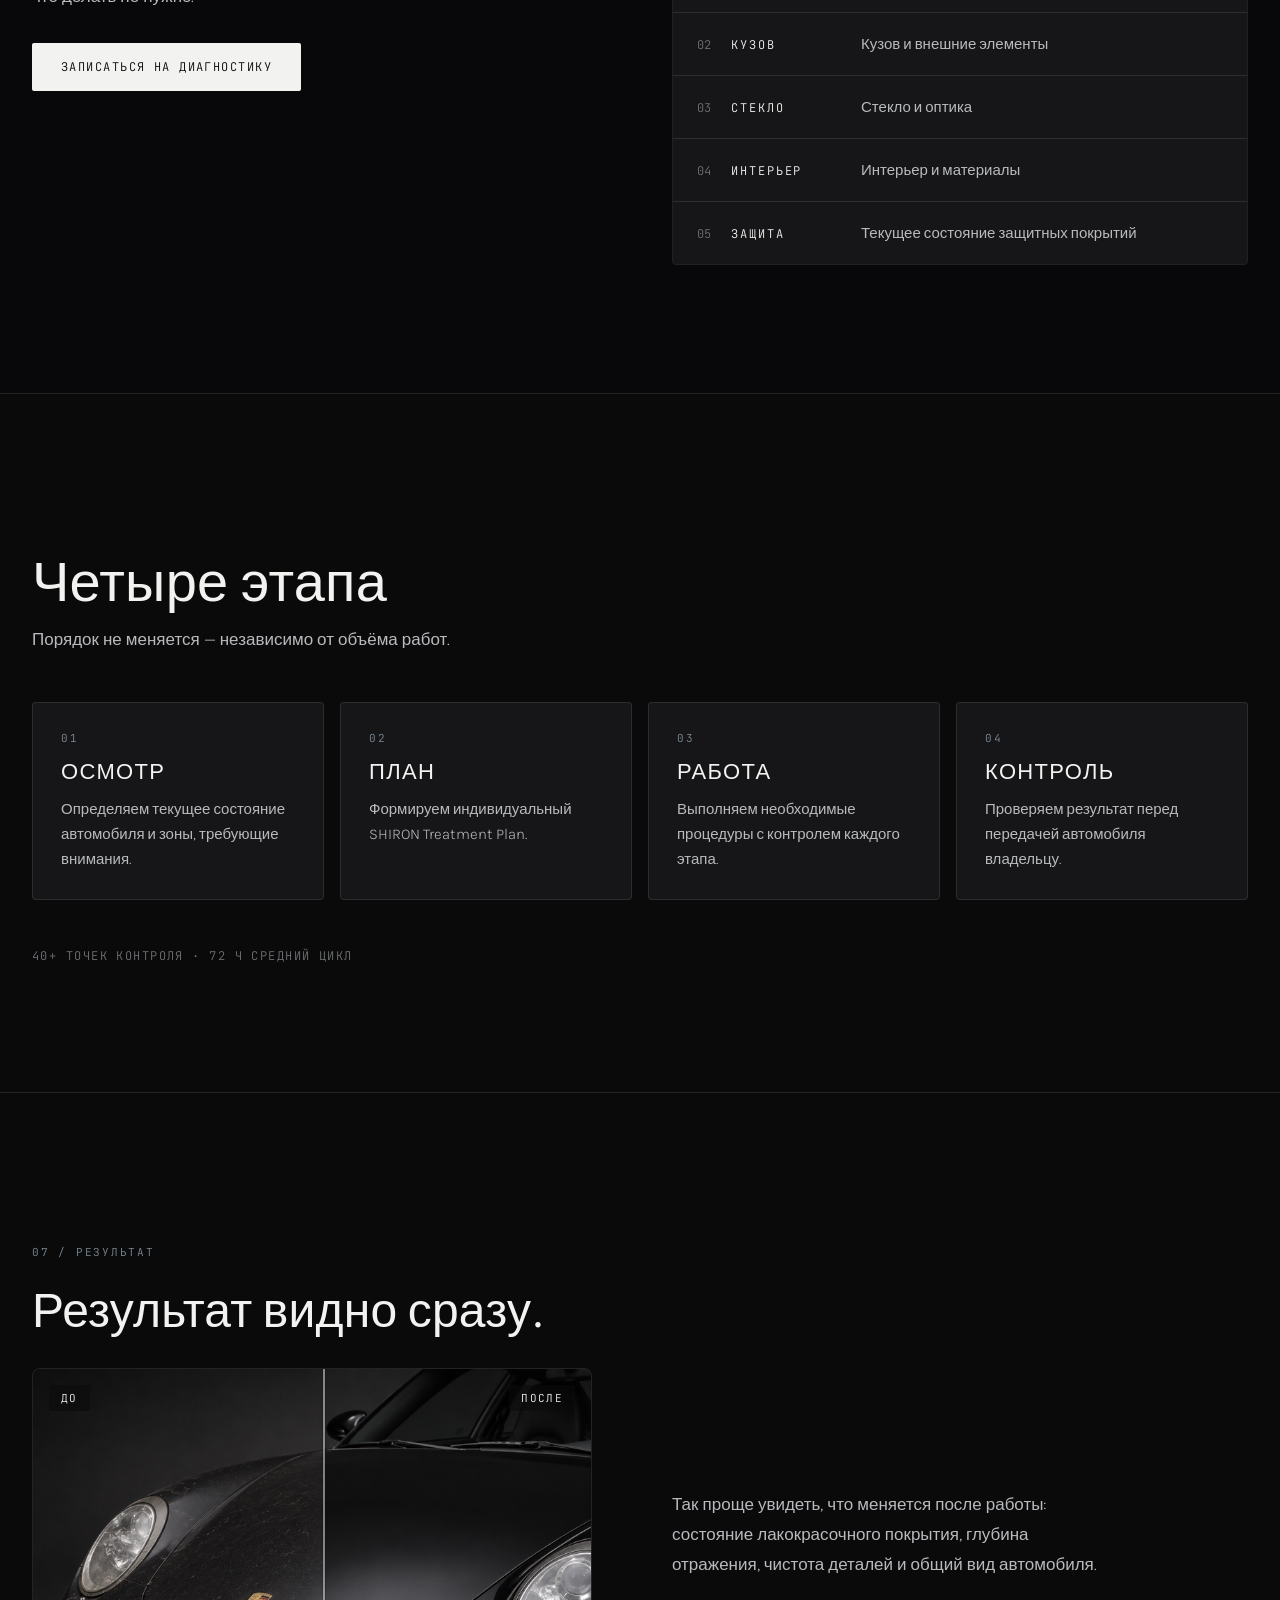
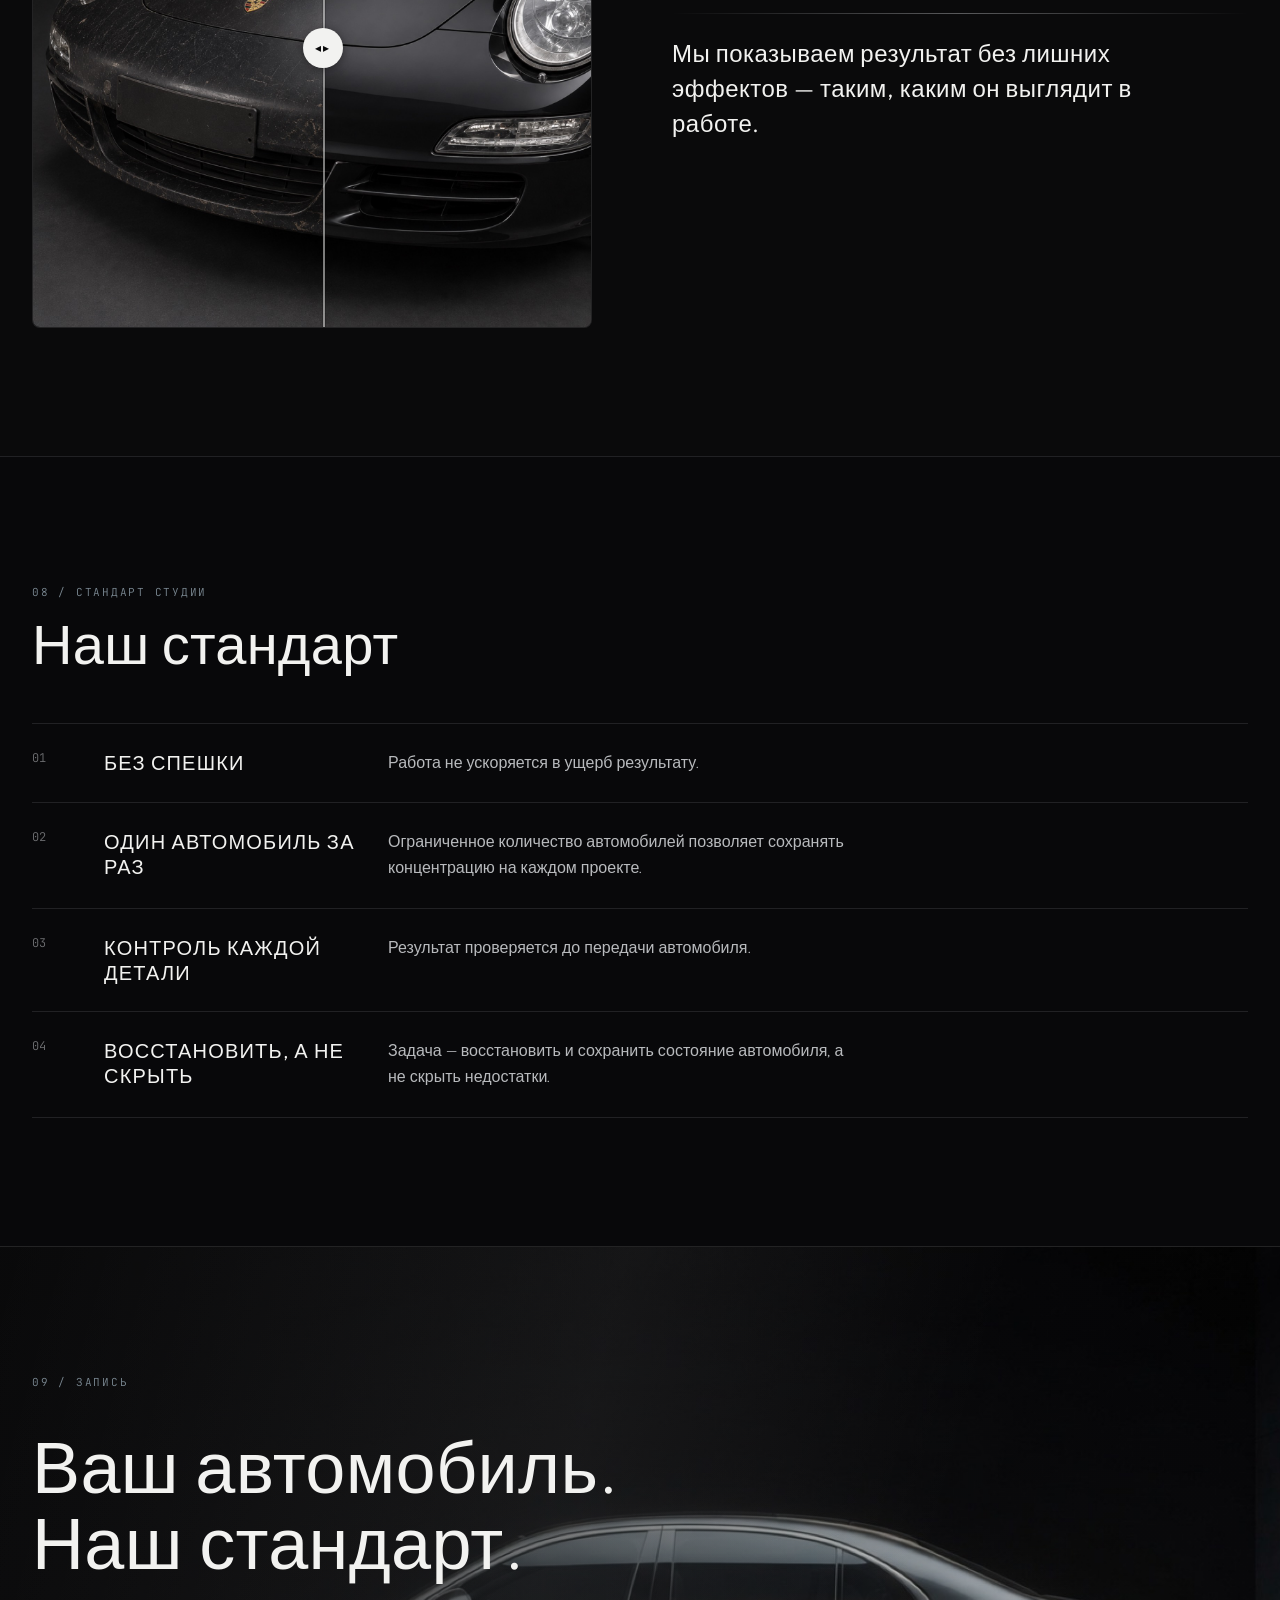
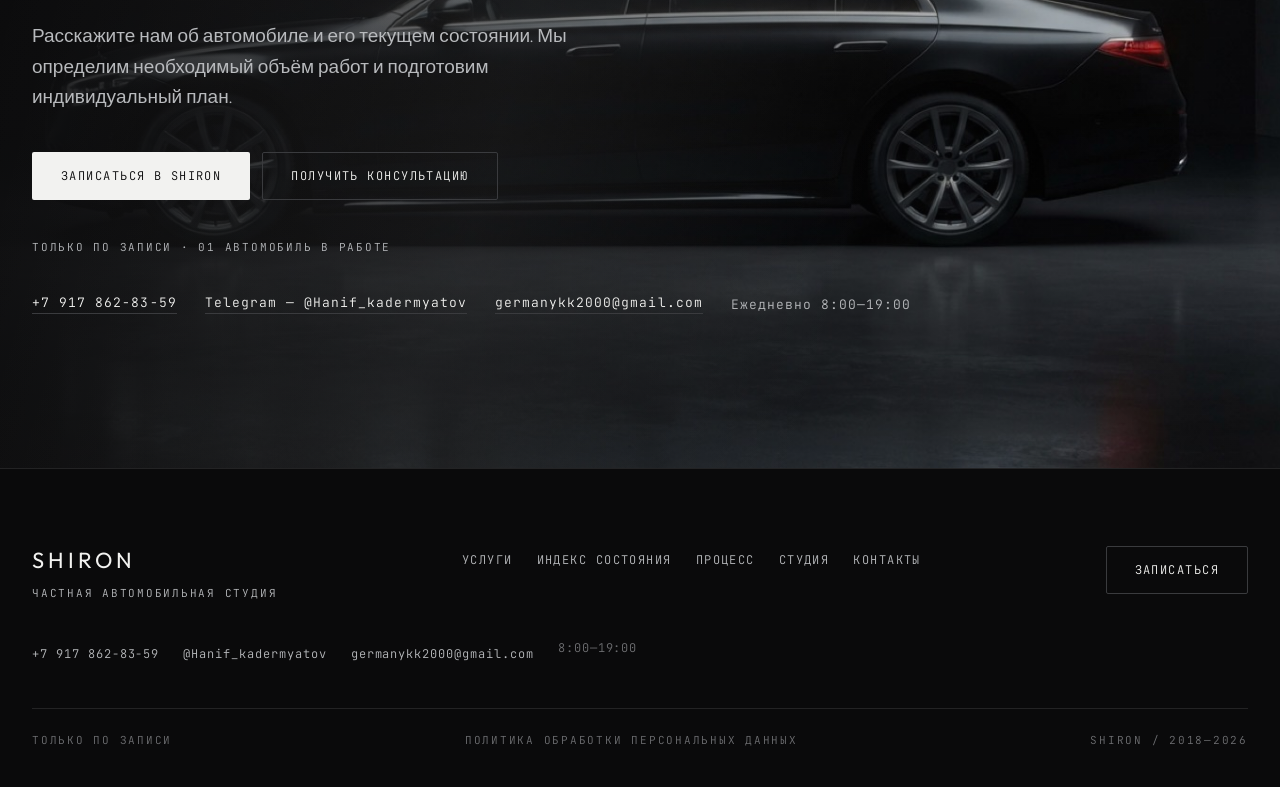
